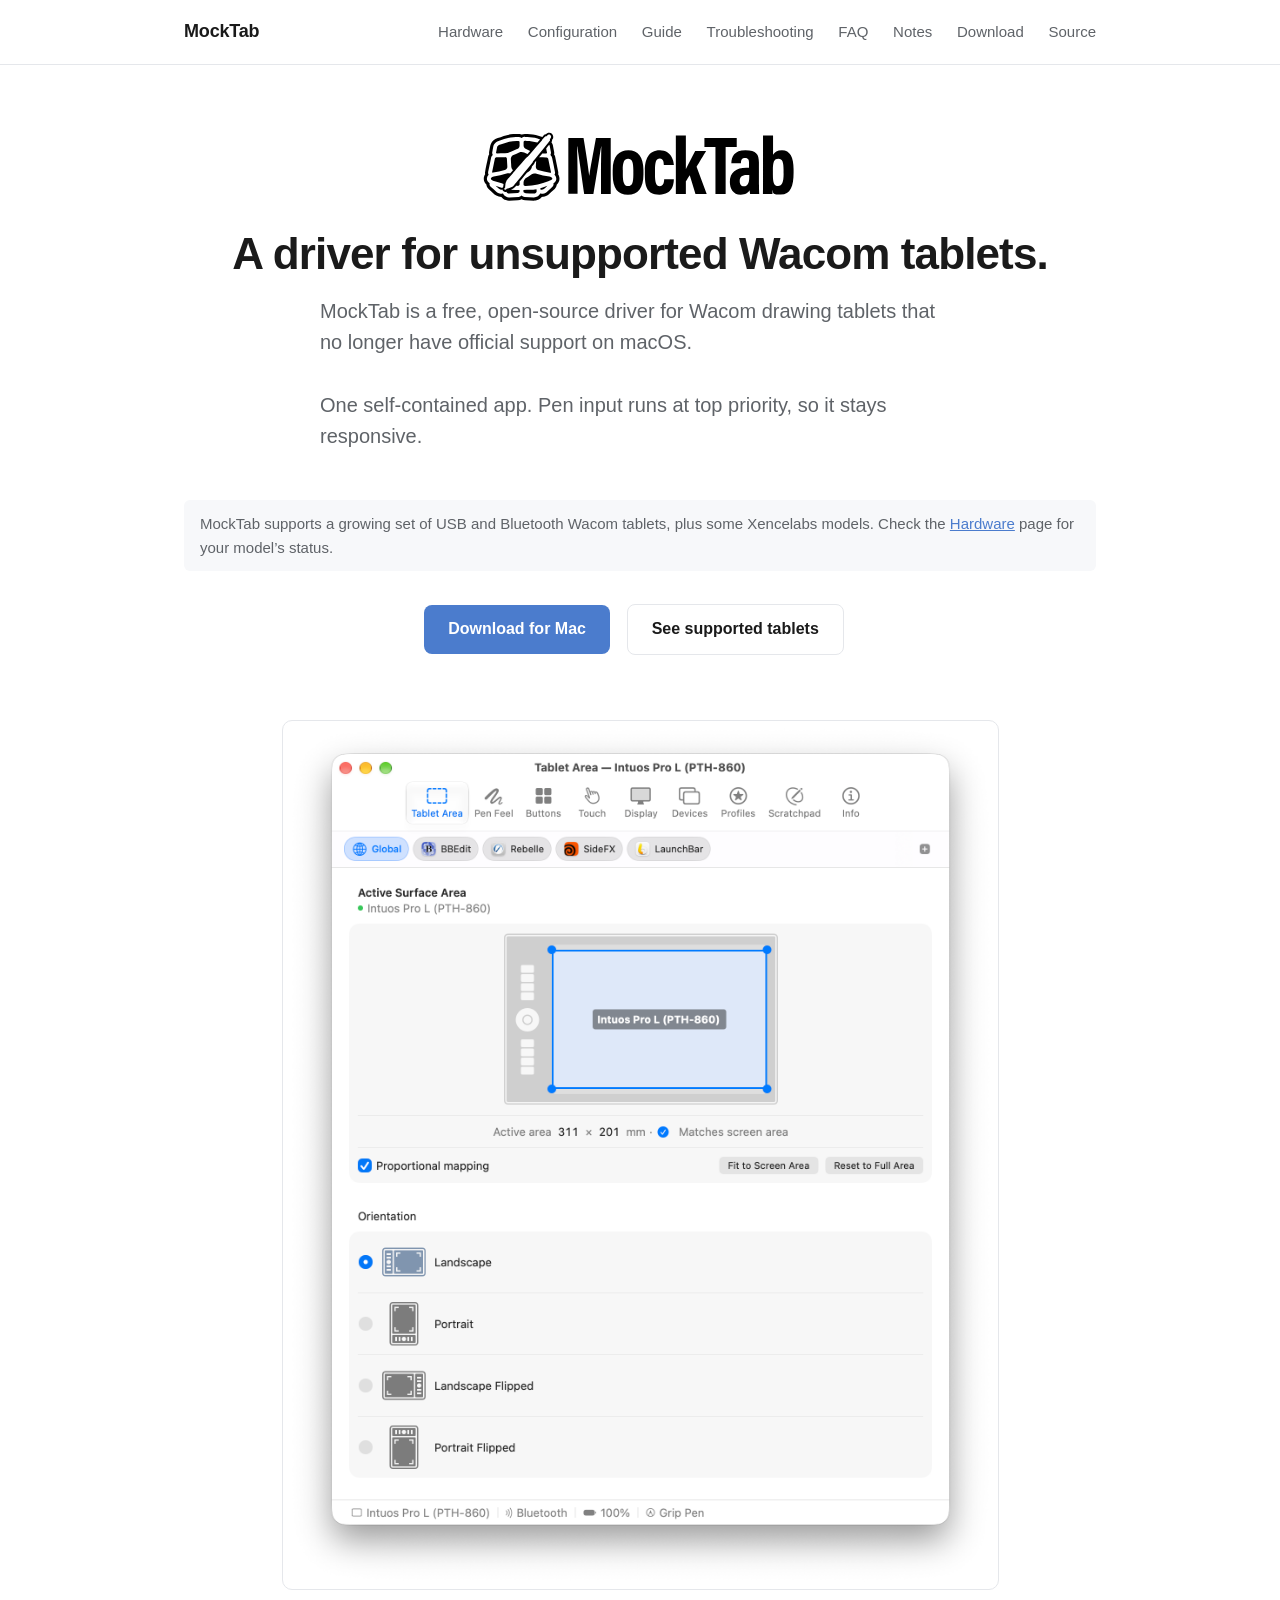
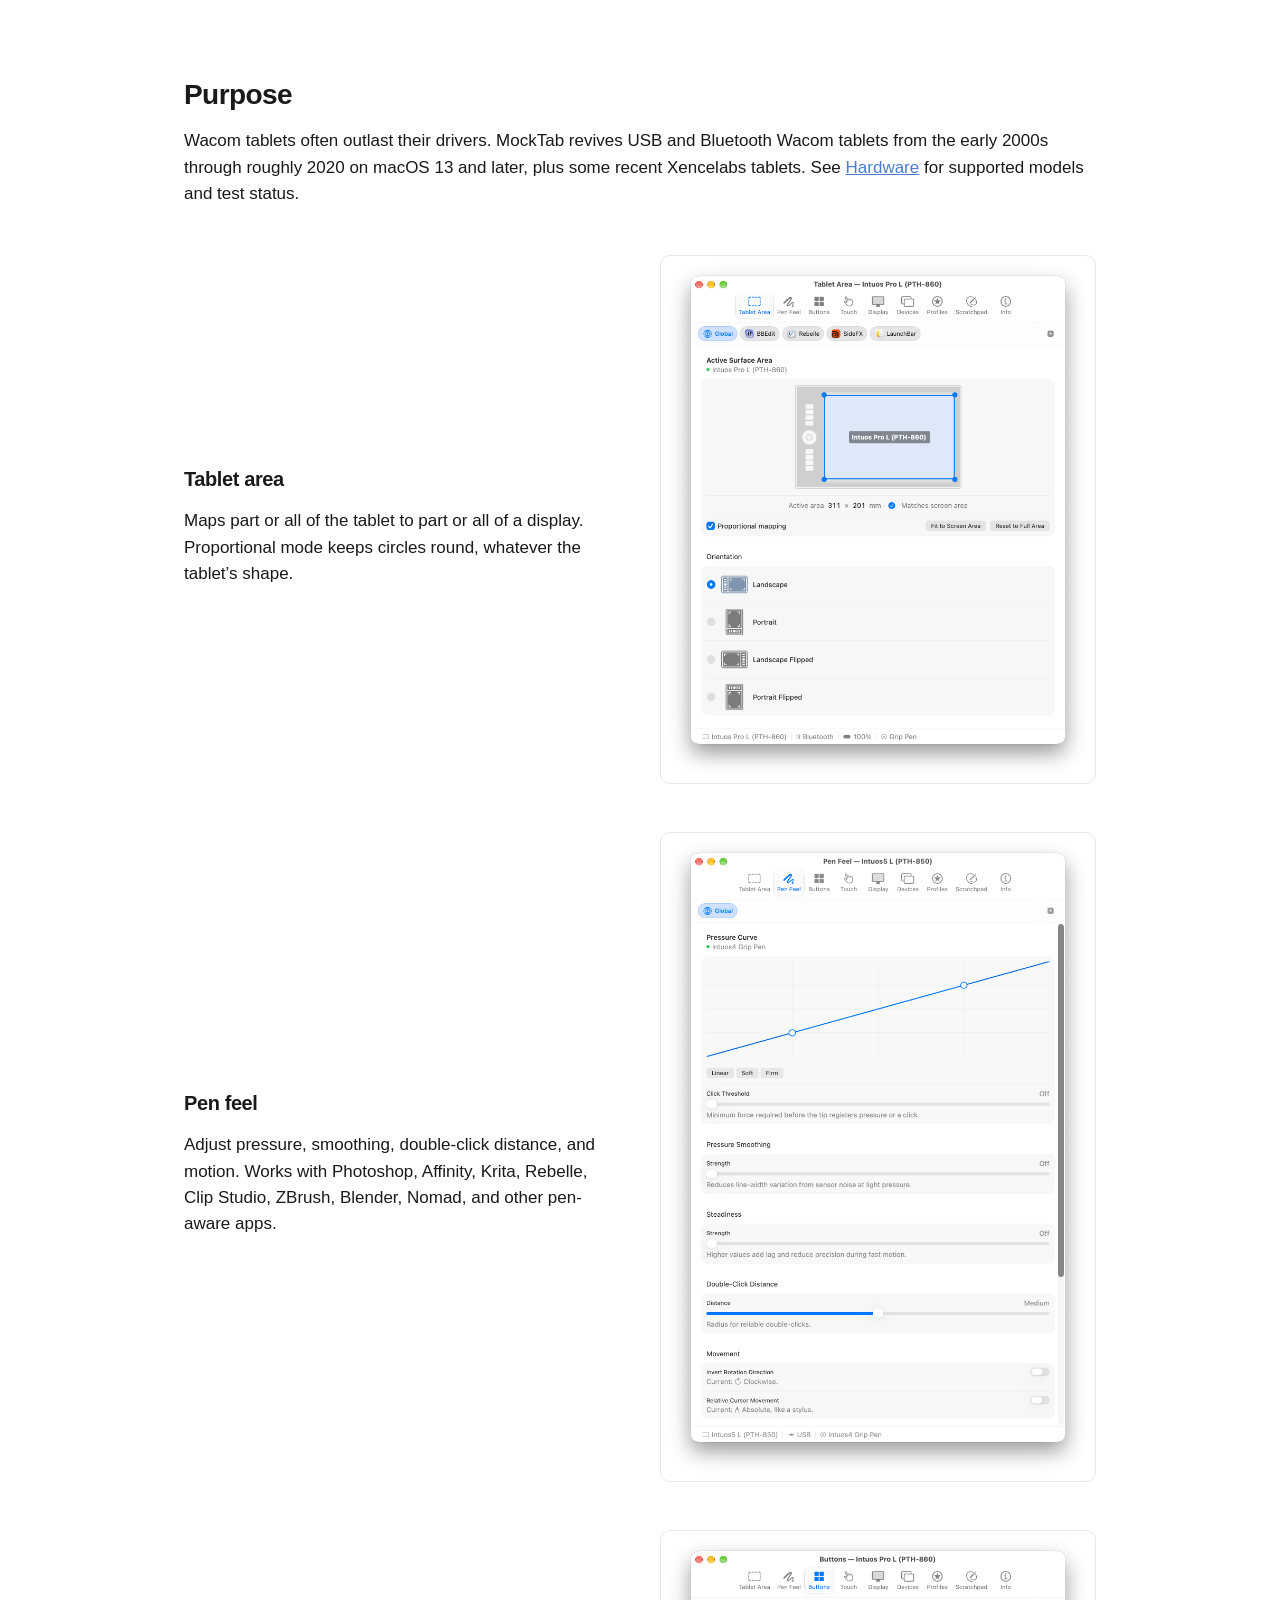
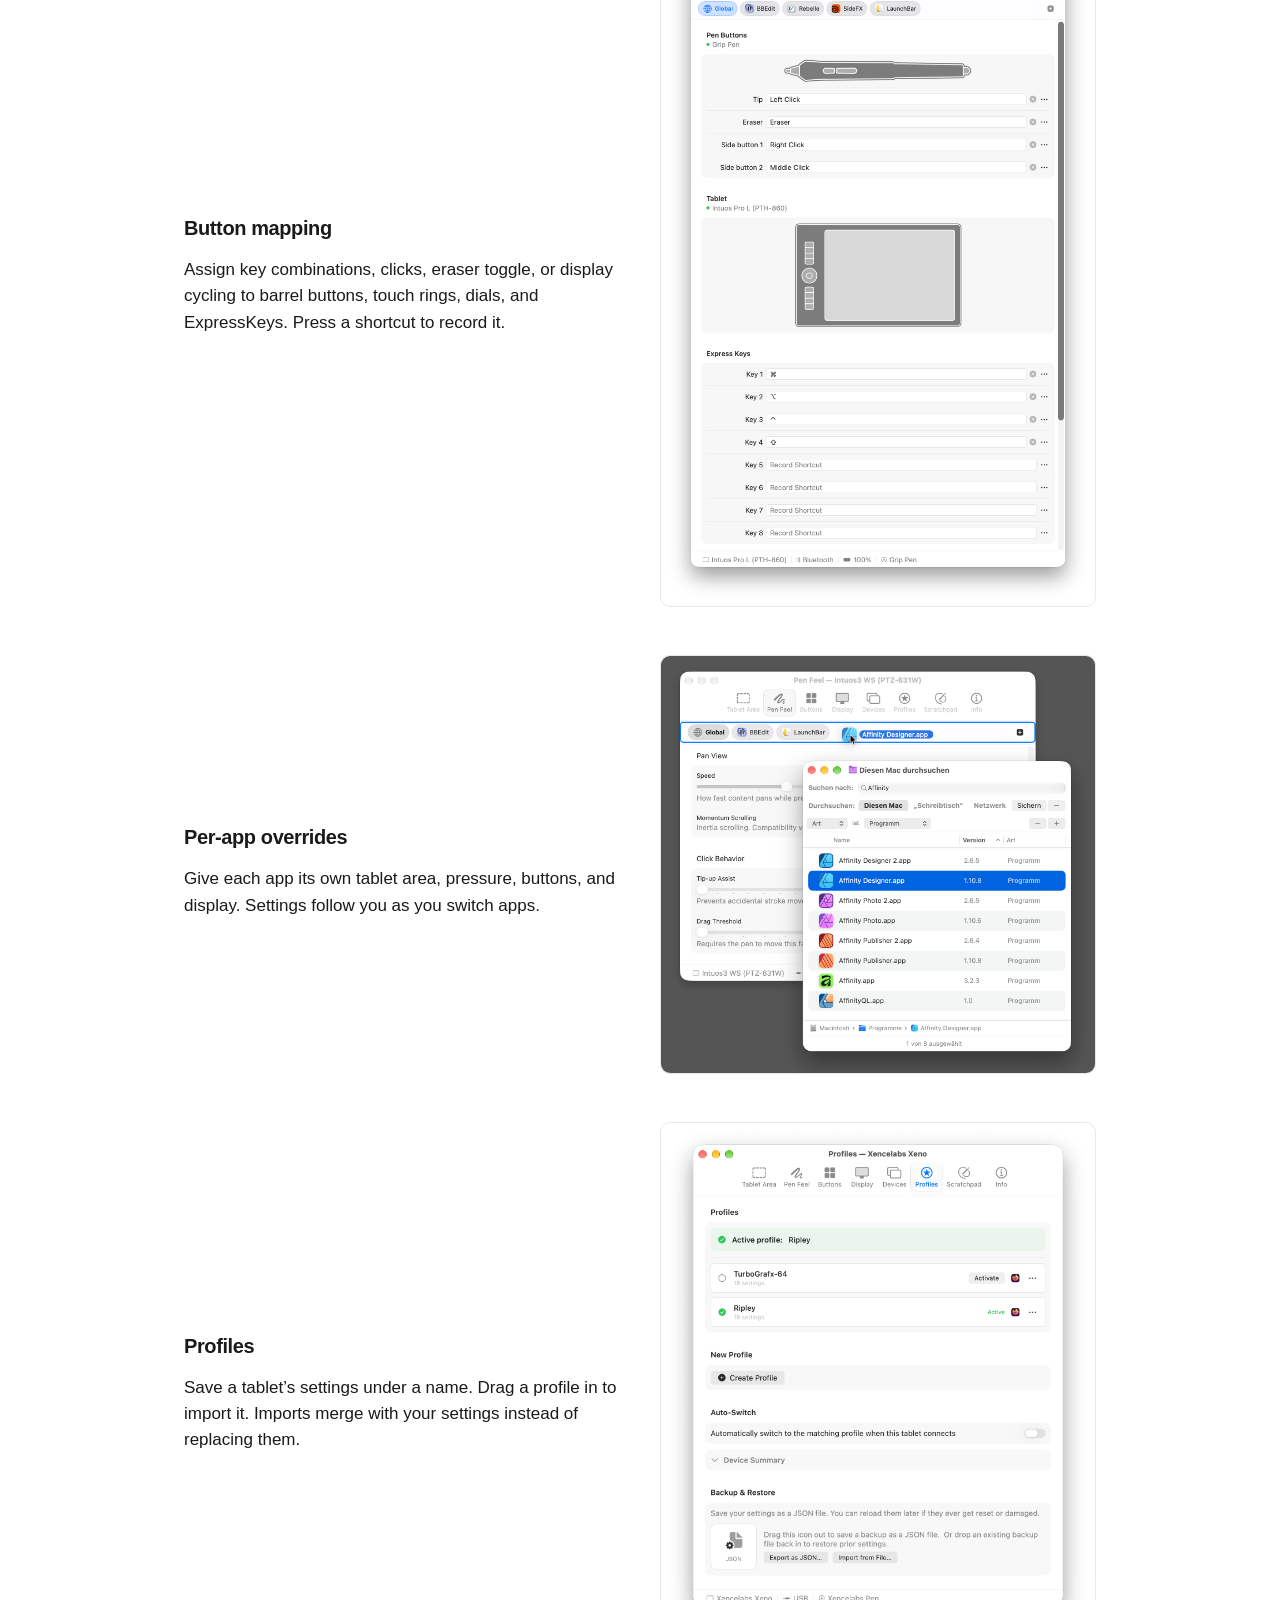
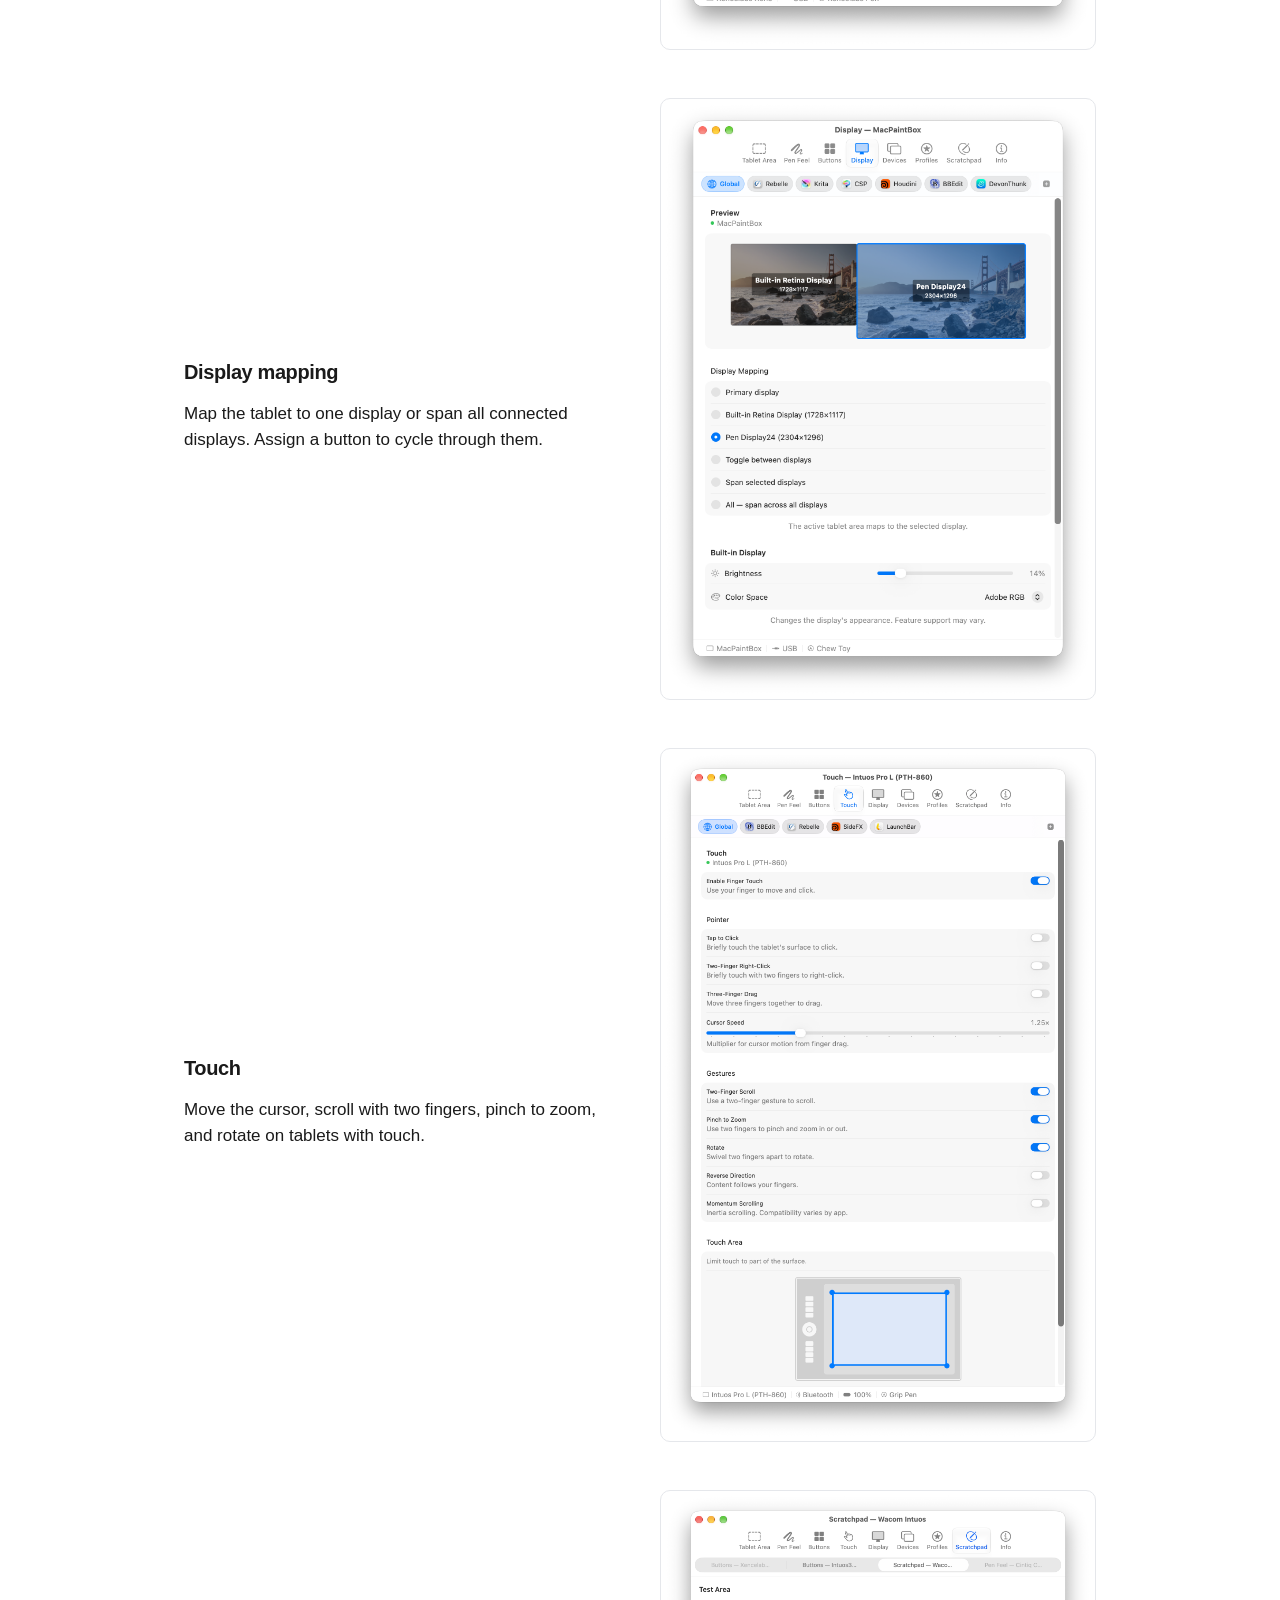
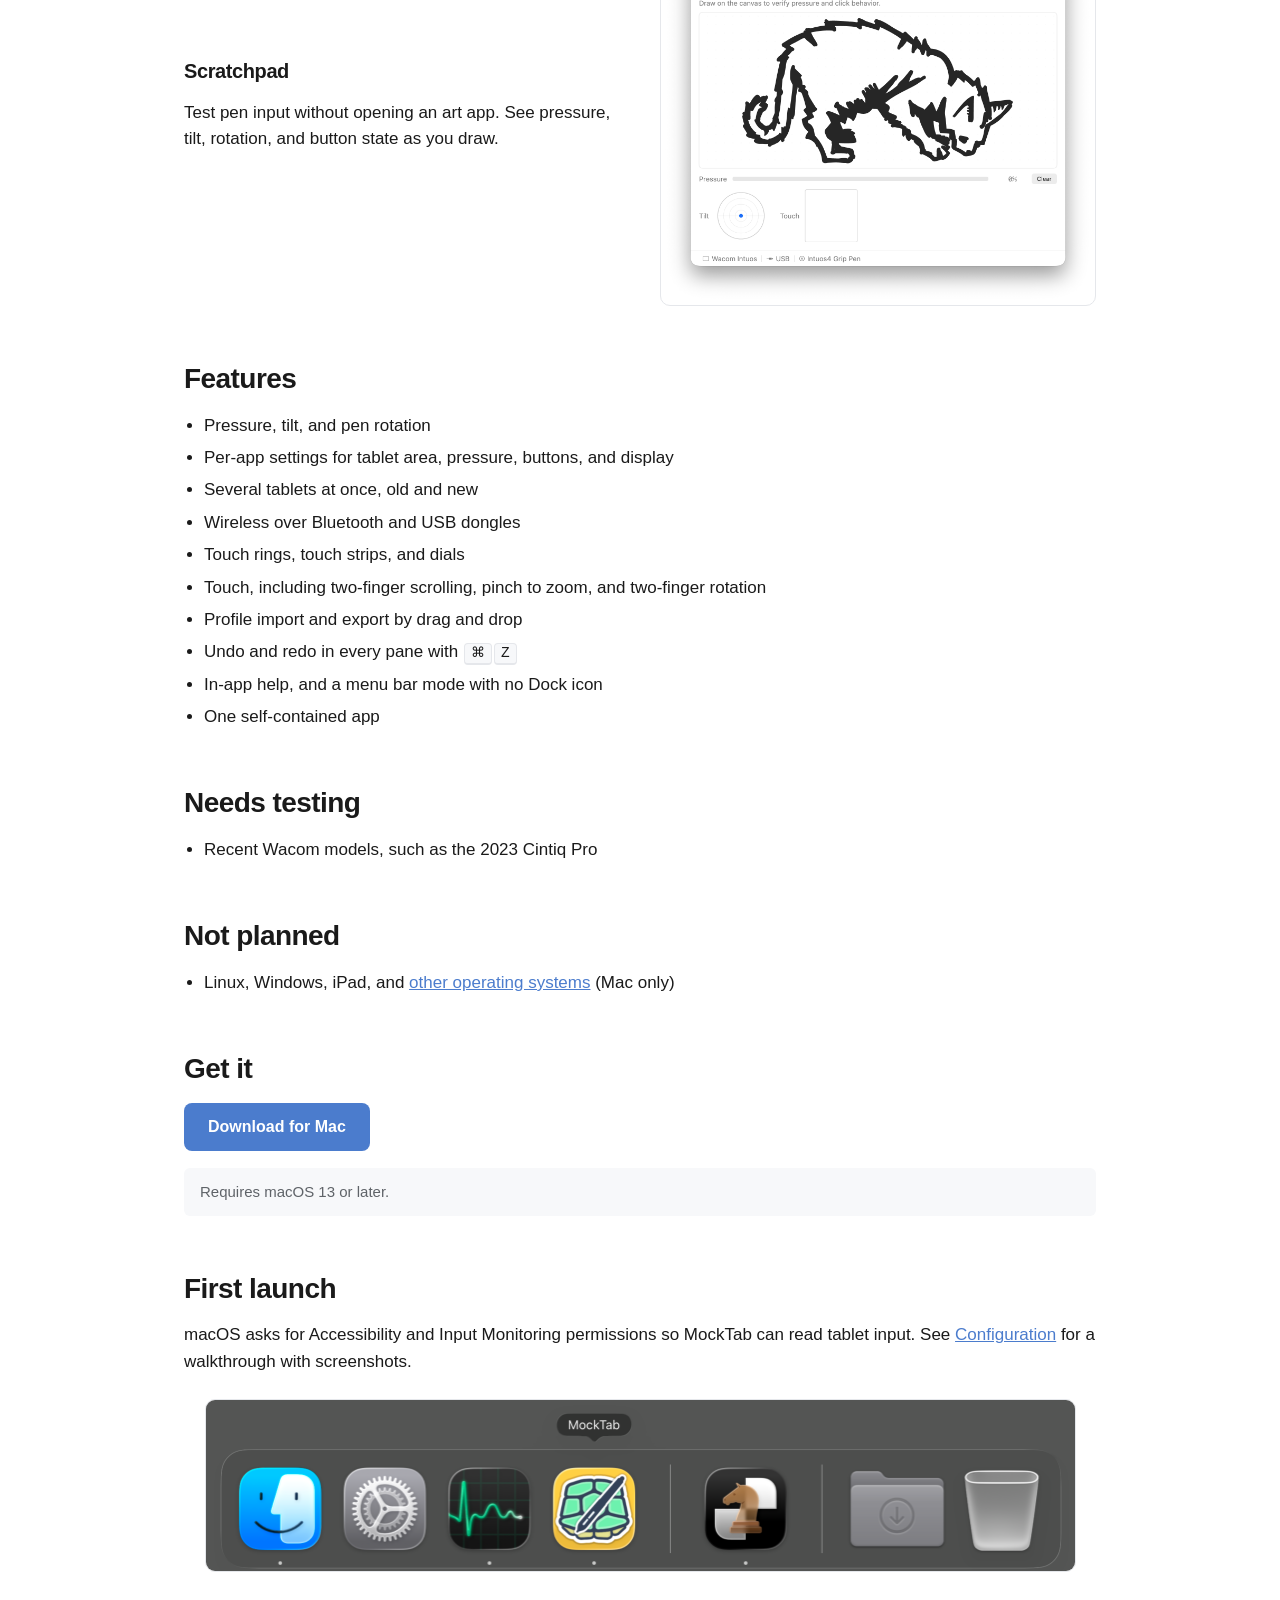
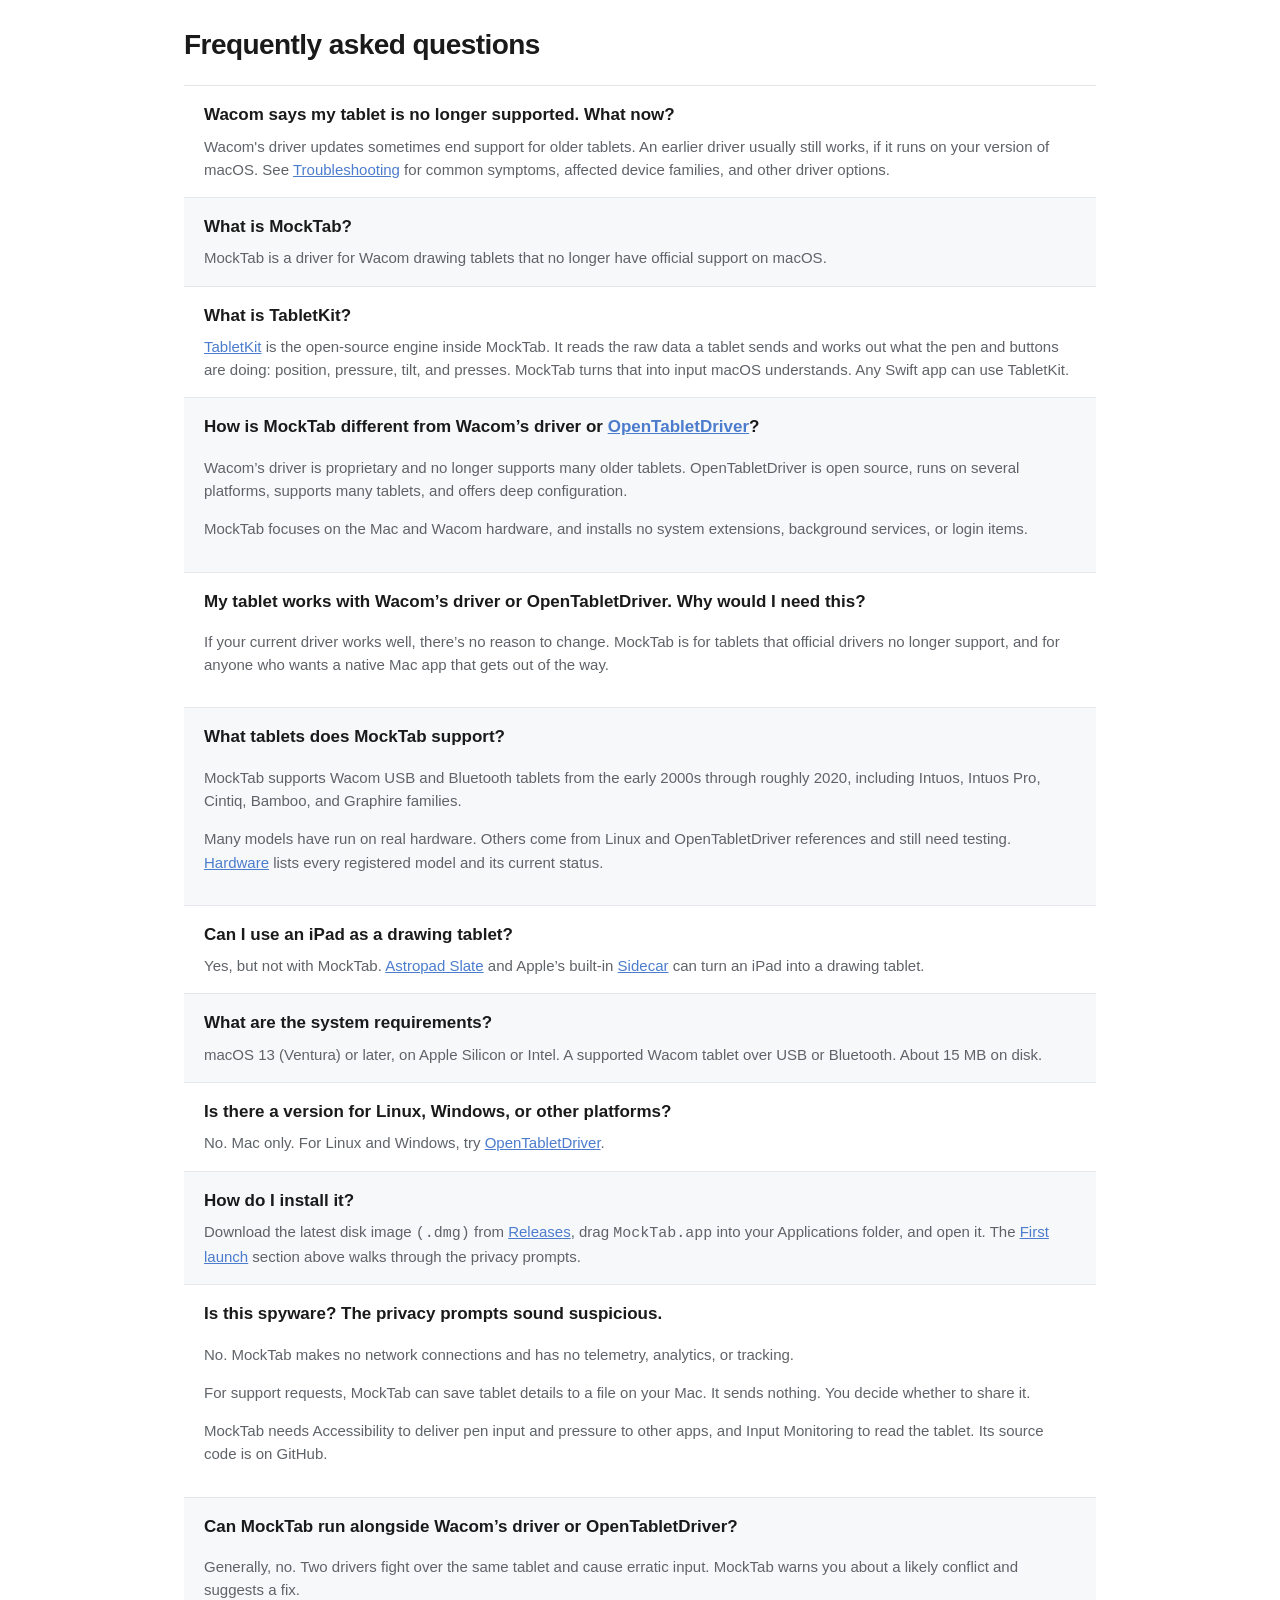
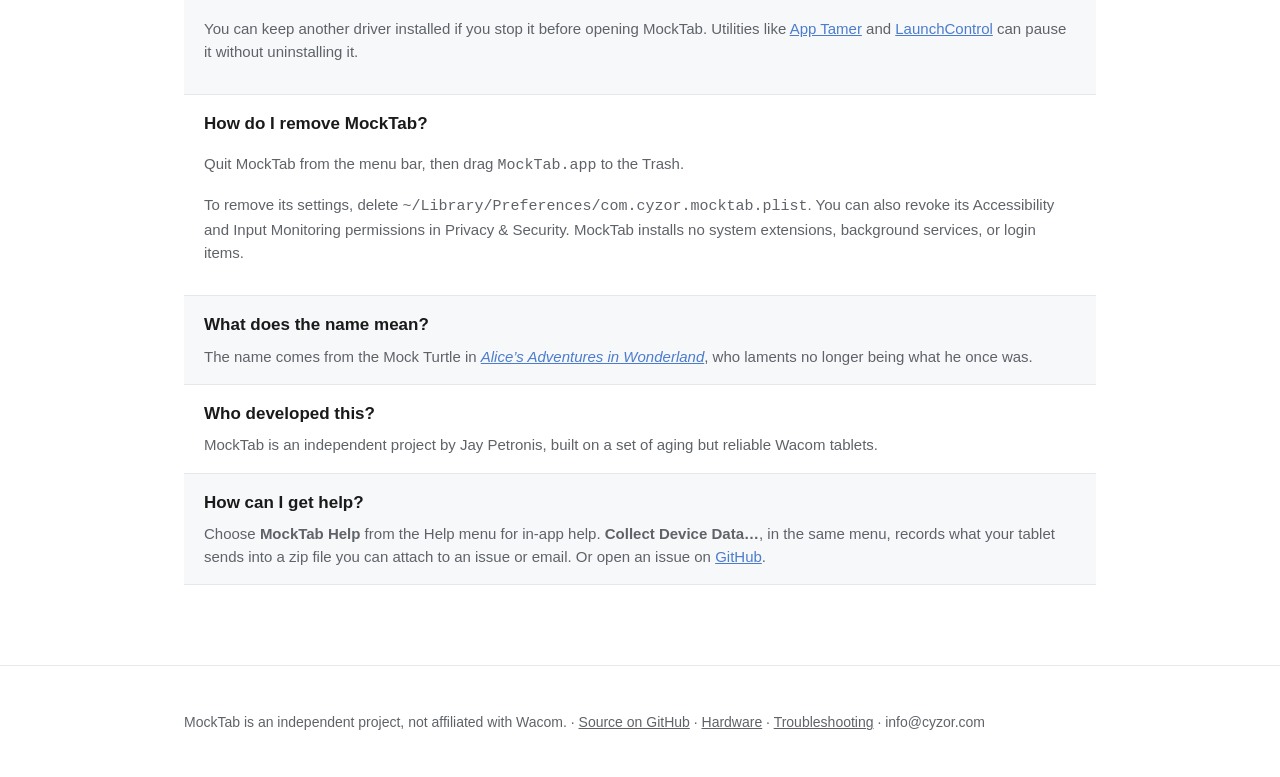
==== index.html @ e67c11ee "Update website images" ====
<!doctype html>
<html lang="en">
    <head>
        <meta charset="utf-8" />
        <meta name="viewport" content="width=device-width, initial-scale=1" />
        <title>MockTab — Mac driver for older Wacom tablets</title>
        <meta
            name="description"
            content="Free Mac driver for unsupported Wacom tablets — Intuos, Intuos Pro, Cintiq, and Bamboo — plus the Xencelabs Pen Display bundle. An alternative to Wacom's driver for hardware removed from official support."
        />
        <link rel="stylesheet" href="css/style.css" />
        <link rel="canonical" href="https://mocktab.org/" />
        <meta
            property="og:title"
            content="MockTab — Mac driver for older Wacom tablets"
        />
        <meta
            property="og:description"
            content="A Mac driver for Wacom tablets that no longer have official support."
        />
        <meta property="og:type" content="website" />
        <meta property="og:url" content="https://mocktab.org/" />
        <!-- Favicon -->
        <link
            rel="icon"
            type="image/svg+xml"
            href="/images/favicon/favicon-light.svg"
            media="(prefers-color-scheme: light)"
        />
        <link
            rel="icon"
            type="image/svg+xml"
            href="/images/favicon/favicon-dark.svg"
            media="(prefers-color-scheme: dark)"
        />
        <link
            rel="mask-icon"
            href="/images/favicon/safari-pinned-tab.svg"
            color="#00696f"
        />
        <script type="application/ld+json">
{
    "@context": "https://schema.org",
    "@type": "FAQPage",
    "mainEntity": [
        {
            "@type": "Question",
            "name": "Wacom says my tablet is no longer supported. What now?",
            "acceptedAnswer": {
                "@type": "Answer",
                "text": "Wacom's driver updates sometimes end support for older tablets. An earlier driver usually still works, if it runs on your version of macOS. See Troubleshooting for common symptoms, affected device families, and other driver options."
            }
        },
        {
            "@type": "Question",
            "name": "What is MockTab?",
            "acceptedAnswer": {
                "@type": "Answer",
                "text": "MockTab is a driver for Wacom drawing tablets that no longer have official support on macOS."
            }
        },
        {
            "@type": "Question",
            "name": "What is TabletKit?",
            "acceptedAnswer": {
                "@type": "Answer",
                "text": "TabletKit is the open-source engine inside MockTab. It reads the raw data a tablet sends and works out what the pen and buttons are doing: position, pressure, tilt, and presses. MockTab turns that into input macOS understands. Any Swift app can use TabletKit."
            }
        },
        {
            "@type": "Question",
            "name": "How is MockTab different from Wacom's driver or OpenTabletDriver?",
            "acceptedAnswer": {
                "@type": "Answer",
                "text": "Wacom\u2019s driver is proprietary and no longer supports many older tablets. OpenTabletDriver is open source, runs on several platforms, supports many tablets, and offers deep configuration. MockTab focuses on the Mac and Wacom hardware, and installs no system extensions, background services, or login items."
            }
        },
        {
            "@type": "Question",
            "name": "My tablet works with Wacom's driver or OpenTabletDriver. Why would I need this?",
            "acceptedAnswer": {
                "@type": "Answer",
                "text": "If your current driver works well, there's no reason to change. MockTab is for tablets that official drivers no longer support, and for anyone who wants a native Mac app that gets out of the way."
            }
        },
        {
            "@type": "Question",
            "name": "What tablets does MockTab support?",
            "acceptedAnswer": {
                "@type": "Answer",
                "text": "MockTab supports Wacom USB and Bluetooth tablets from the early 2000s through roughly 2020, including Intuos, Intuos Pro, Cintiq, Bamboo, and Graphire families. Many models have run on real hardware. Others come from Linux and OpenTabletDriver references and still need testing. Hardware lists every registered model and its current status."
            }
        },
        {
            "@type": "Question",
            "name": "Can I use an iPad as a drawing tablet?",
            "acceptedAnswer": {
                "@type": "Answer",
                "text": "Yes, but not with MockTab. Astropad Slate and Apple's built-in Sidecar can turn an iPad into a drawing tablet."
            }
        },
        {
            "@type": "Question",
            "name": "What are the system requirements?",
            "acceptedAnswer": {
                "@type": "Answer",
                "text": "macOS 13 (Ventura) or later, on Apple Silicon or Intel. A supported Wacom tablet over USB or Bluetooth. About 15 MB on disk."
            }
        },
        {
            "@type": "Question",
            "name": "Is there a version for Linux, Windows, or other platforms?",
            "acceptedAnswer": {
                "@type": "Answer",
                "text": "No. Mac only. For Linux and Windows, try OpenTabletDriver."
            }
        },
        {
            "@type": "Question",
            "name": "How do I install it?",
            "acceptedAnswer": {
                "@type": "Answer",
                "text": "Download the latest disk image (.dmg) from Releases, drag MockTab.app into your Applications folder, and open it. The First launch section above walks through the privacy prompts."
            }
        },
        {
            "@type": "Question",
            "name": "Is this spyware? The privacy prompts sound suspicious.",
            "acceptedAnswer": {
                "@type": "Answer",
                "text": "No. MockTab makes no network connections and has no telemetry, analytics, or tracking. For support requests, MockTab can save tablet details to a file on your Mac. It sends nothing. You decide whether to share it. MockTab needs Accessibility to deliver pen input and pressure to other apps, and Input Monitoring to read the tablet. Its source code is on GitHub."
            }
        },
        {
            "@type": "Question",
            "name": "Can MockTab run alongside Wacom's driver or OpenTabletDriver?",
            "acceptedAnswer": {
                "@type": "Answer",
                "text": "Generally, no. Two drivers fight over the same tablet and cause erratic input. MockTab warns you about a likely conflict and suggests a fix. You can keep another driver installed if you stop it before opening MockTab. Utilities like App Tamer and LaunchControl can pause it without uninstalling it."
            }
        },
        {
            "@type": "Question",
            "name": "How do I remove MockTab?",
            "acceptedAnswer": {
                "@type": "Answer",
                "text": "Quit MockTab from the menu bar, then drag MockTab.app to the Trash. To remove its settings, delete ~/Library/Preferences/com.cyzor.mocktab.plist. You can also revoke its Accessibility and Input Monitoring permissions in Privacy & Security. MockTab installs no system extensions, background services, or login items."
            }
        },
        {
            "@type": "Question",
            "name": "What does the name mean?",
            "acceptedAnswer": {
                "@type": "Answer",
                "text": "The name comes from the Mock Turtle in Alice's Adventures in Wonderland, who laments no longer being what he once was."
            }
        },
        {
            "@type": "Question",
            "name": "Who developed this?",
            "acceptedAnswer": {
                "@type": "Answer",
                "text": "MockTab is an independent project by Jay Petronis, built on a set of aging but reliable Wacom tablets."
            }
        },
        {
            "@type": "Question",
            "name": "How can I get help?",
            "acceptedAnswer": {
                "@type": "Answer",
                "text": "Choose MockTab Help from the Help menu for in-app help. Collect Device Data\u2026, in the same menu, records what your tablet sends into a zip file you can attach to an issue or email. Or open an issue on GitHub."
            }
        }
    ]
}
</script>
    </head>

<body>
<a href="#main" class="skip-link">Skip to main content</a> 
<header class="site">
	<div class="wrap">
		<a href="/" class="brand" aria-current="page">MockTab</a> 
		<nav aria-label="Primary">
			<a href="/hardware.html">Hardware</a> <a href="/configuration.html">Configuration</a> <a href="/guide.html">Guide</a> <a href="/troubleshooting.html">Troubleshooting</a> <a href="/#faq">FAQ</a> <a href="/notes/">Notes</a> <a href="https://github.com/Cyzor/tablet-driver/releases">Download</a> <a href="https://github.com/Cyzor/tablet-driver">Source</a> 
		</nav>
	</div>
</header>
<main id="main">
	<section class="hero wrap">
		<img class="hero-logo light" src="images/ui/mocktab-name-light.svg" width="320" height="75" alt="MockTab" /> <img class="hero-logo dark" src="images/ui/mocktab-name-dark.svg" width="320" height="75" alt="MockTab" /> 
		<h1>
			A driver for unsupported Wacom tablets.
		</h1>
		<p class="lede">
			MockTab is a free, open-source driver for Wacom drawing tablets that no longer have official support on macOS. 
		</p>
		<p class="lede">
			One self-contained app. Pen input runs at top priority, so it stays responsive. 
		</p>
		<p class="note">
			MockTab supports a growing set of USB and Bluetooth Wacom tablets, plus some Xencelabs models. Check the <a href="hardware.html">Hardware</a> page for your model’s status. 
		</p>
		<p>
			<a class="cta" href="https://github.com/Cyzor/tablet-driver/releases/">Download for Mac</a> <a class="cta secondary" href="/hardware.html">See supported tablets</a> 
		</p>
		<div class="shot-wrap" style="margin-top: 48px">
			<img class="shot light" src="images/ui/tablet-area-light.png" width="717" height="1165" alt="MockTab tablet area settings" /> <img class="shot dark" src="images/ui/tablet-area-dark.png" width="717" height="1165" alt="MockTab tablet area settings (dark)" /> 
		</div>
	</section>
	<section class="wrap">
		<h2>
			Purpose
		</h2>
		<p>
			Wacom tablets often outlast their drivers. MockTab revives USB and Bluetooth Wacom tablets from the early 2000s through roughly 2020 on macOS 13 and later, plus some recent Xencelabs tablets. See <a href="hardware.html">Hardware</a> for supported models and test status.
		</p>
		<div class="feature">
			<div>
				<h3>
					Tablet area
				</h3>
				<p>
					Maps part or all of the tablet to part or all of a display. Proportional mode keeps circles round, whatever the tablet’s shape. 
				</p>
			</div>
			<div>
				<img class="shot light" src="images/ui/tablet-area-light.png" width="717" height="1165" alt="MockTab tablet area editor" /> <img class="shot dark" src="images/ui/tablet-area-dark.png" width="717" height="1165" alt="MockTab tablet area editor (dark theme)" /> 
			</div>
		</div>
		<div class="feature">
			<div>
				<h3>
					Pen feel
				</h3>
				<p>
					Adjust pressure, smoothing, double-click distance, and motion. Works with Photoshop, Affinity, Krita, Rebelle, Clip Studio, ZBrush, Blender, Nomad, and other pen-aware apps. 
				</p>
			</div>
			<div>
				<img class="shot light" src="images/ui/pen-feel-light.png" width="717" height="1243" alt="Pressure curve editor showing a two-point B&eacute;zier curve and Linear, Soft, Firm presets" /> <img class="shot dark" src="images/ui/pen-feel-dark.png" width="717" height="1243" alt="Pressure curve editor showing a two-point B&eacute;zier curve and Linear, Soft, Firm presets (dark theme)" /> 
			</div>
		</div>
		<div class="feature">
			<div>
				<h3>
					Button mapping
				</h3>
				<p>
					Assign key combinations, clicks, eraser toggle, or display cycling to barrel buttons, touch rings, dials, and ExpressKeys. Press a shortcut to record it.
				</p>
			</div>
			<div>
				<img class="shot light" src="images/ui/buttons-light.png" width="717" height="1243" alt="Button mapping panel for barrel buttons, touch ring, and ExpressKeys" /> <img class="shot dark" src="images/ui/buttons-dark.png" width="717" height="1243" alt="Button mapping panel for barrel buttons, touch ring, and ExpressKeys (dark theme)" /> 
			</div>
		</div>
		<div class="feature">
			<div>
				<h3>
					Per-app overrides
				</h3>
				<p>
					Give each app its own tablet area, pressure, buttons, and display. Settings follow you as you switch apps. 
				</p>
			</div>
			<div>
				<img class="shot light" src="images/ui/add-app-light.png" width="609" height="662" alt="Adding a per-app override by drag and drop or drop-down menu" /> <img class="shot dark" src="images/ui/add-app-dark.png" width="609" height="664" alt="Adding a per-app override by drag and drop or drop-down menu (dark theme)" /> 
			</div>
		</div>
		<div class="feature">
			<div>
				<h3>
					Profiles
				</h3>
				<p>
					Save a tablet’s settings under a name. Drag a profile in to import it. Imports merge with your settings instead of replacing them. 
				</p>
			</div>
			<div>
				<img class="shot light" src="images/ui/profiles-light.png" width="717" height="862" alt="MockTab Profiles pane" /> <img class="shot dark" src="images/ui/profiles-dark.png" width="717" height="862" alt="MockTab Profiles pane (dark theme)" /> 
			</div>
		</div>
		<div class="feature">
			<div>
				<h3>
					Display mapping
				</h3>
				<p>
					Map the tablet to one display or span all connected displays. Assign a button to cycle through them. 
				</p>
			</div>
			<div>
				<img class="shot light" src="images/ui/displays-light.png" width="717" height="996" alt="Display mapping panel routing the tablet to a chosen monitor" /> <img class="shot dark" src="images/ui/displays-dark.png" width="717" height="996" alt="Display mapping panel routing the tablet to a chosen monitor (dark theme)" /> 
			</div>
		</div>
		<div class="feature">
			<div>
				<h3>
					Touch
				</h3>
				<p>
					Move the cursor, scroll with two fingers, pinch to zoom, and rotate on tablets with touch. 
				</p>
			</div>
			<div>
				<img class="shot light" src="images/ui/touch-light.png" width="717" height="996" alt="Touch settings panel" /> <img class="shot dark" src="images/ui/touch-dark.png" width="717" height="996" alt="Touch settings panel (dark theme)" /> 
			</div>
		</div>
		<div class="feature">
			<div>
				<h3>
					Scratchpad
				</h3>
				<p>
					Test pen input without opening an art app. See pressure, tilt, rotation, and button state as you draw. 
				</p>
			</div>
			<div>
				<img class="shot light" src="images/ui/scratchpad-light.png" width="717" height="692" alt="Live scratchpad showing pressure and tilt visualization" /> <img class="shot dark" src="images/ui/scratchpad-dark.png" width="717" height="692" alt="Live scratchpad showing pressure and tilt visualization (dark theme)" /> 
			</div>
		</div>
		<h2>
			Features
		</h2>
		<ul class="bullets">
			<li>Pressure, tilt, and pen rotation</li>
			<li>Per-app settings for tablet area, pressure, buttons, and display</li>
			<li>Several tablets at once, old and new</li>
			<li>Wireless over Bluetooth and USB dongles</li>
			<li>Touch rings, touch strips, and dials</li>
			<li>Touch, including two-finger scrolling, pinch to zoom, and two-finger rotation</li>
			<li>Profile import and export by drag and drop</li>
			<li>Undo and redo in every pane with <kbd>⌘</kbd><kbd>Z</kbd></li>
			<li>In-app help, and a menu bar mode with no Dock icon</li>
			<li>One self-contained app</li>
		</ul>
		<h2>
			Needs testing
		</h2>
		<ul class="bullets">
			<li> Recent Wacom models, such as the 2023 Cintiq Pro </li>
		</ul>
		<h2>
			Not planned
		</h2>
		<ul class="bullets">
			<li> Linux, Windows, iPad, and <a href="https://www.haiku-os.org/">other operating systems</a> (Mac only) </li>
		</ul>
		<h2>
			Get it
		</h2>
		<p>
			<a class="cta" href="https://github.com/Cyzor/tablet-driver/releases">Download for Mac</a> 
		</p>
		<p class="note">
			Requires macOS 13 or later.
		</p>
		<section id="first-launch">
			<h2>
				First launch
			</h2>
			<p>
				macOS asks for Accessibility and Input Monitoring permissions so MockTab can read tablet input. See <a href="configuration.html">Configuration</a> for a walkthrough with screenshots.
			</p>
		</section>
		<div class="shot-wrap">
			<img class="shot" src="images/ui/macos-dock.png" width="871" height="171" alt="macOS Dock showing running applications" /> 
		</div>
		<h2 id="faq">
			Frequently asked questions
		</h2>
		<div class="faq">
			<div class="faq-item">
				<p class="faq-q">
					Wacom says my tablet is no longer supported. What now?
				</p>
				<p class="faq-a">
					Wacom's driver updates sometimes end support for older tablets. An earlier driver usually still works, if it runs on your version of macOS. See <a href="troubleshooting.html">Troubleshooting</a> for common symptoms, affected device families, and other driver options. 
				</p>
			</div>
			<div class="faq-item">
				<p class="faq-q">
					What is MockTab?
				</p>
				<p class="faq-a">
					MockTab is a driver for Wacom drawing tablets that no longer have official support on macOS. 
				</p>
			</div>
			<div class="faq-item">
				<p class="faq-q">
					What is TabletKit?
				</p>
				<p class="faq-a">
					<a href="https://github.com/Cyzor/TabletKit">TabletKit</a> is the open-source engine inside MockTab. It reads the raw data a tablet sends and works out what the pen and buttons are doing: position, pressure, tilt, and presses. MockTab turns that into input macOS understands. Any Swift app can use TabletKit.
				</p>
			</div>
			<div class="faq-item">
				<p class="faq-q">
					How is MockTab different from Wacom’s driver or <a href="https://opentabletdriver.net/">OpenTabletDriver</a>? 
				</p>
				<div class="faq-a">
					<p>
						Wacom’s driver is proprietary and no longer supports many older tablets. OpenTabletDriver is open source, runs on several platforms, supports many tablets, and offers deep configuration.
					</p>
					<p>
						MockTab focuses on the Mac and Wacom hardware, and installs no system extensions, background services, or login items.
					</p>
				</div>
			</div>
			<div class="faq-item">
				<p class="faq-q">
					My tablet works with Wacom’s driver or OpenTabletDriver. Why would I need this? 
				</p>
				<div class="faq-a">
					<p>
						If your current driver works well, there’s no reason to change. MockTab is for tablets that official drivers no longer support, and for anyone who wants a native Mac app that gets out of the way.
					</p>
				</div>
			</div>
			<div class="faq-item">
				<p class="faq-q">
					What tablets does MockTab support?
				</p>
				<div class="faq-a">
					<p>
						MockTab supports Wacom USB and Bluetooth tablets from the early 2000s through roughly 2020, including Intuos, Intuos Pro, Cintiq, Bamboo, and Graphire families.
					</p>
					<p>
						Many models have run on real hardware. Others come from Linux and OpenTabletDriver references and still need testing. <a href="hardware.html">Hardware</a> lists every registered model and its current status.
					</p>
				</div>
			</div>
			<div class="faq-item">
				<p class="faq-q">
					Can I use an iPad as a drawing tablet? 
				</p>
				<p class="faq-a">
					Yes, but not with MockTab. <a href="https://astropad.com">Astropad Slate</a> and Apple’s built-in <a href="https://support.apple.com/en-us/102597">Sidecar</a> can turn an iPad into a drawing tablet. 
				</p>
			</div>
			<div class="faq-item">
				<p class="faq-q">
					What are the system requirements?
				</p>
				<p class="faq-a">
					macOS 13 (Ventura) or later, on Apple Silicon or Intel. A supported Wacom tablet over USB or Bluetooth. About 15 MB on disk. 
				</p>
			</div>
			<div class="faq-item">
				<p class="faq-q">
					Is there a version for Linux, Windows, or other platforms? 
				</p>
				<p class="faq-a">
					No. Mac only. For Linux and Windows, try <a href="https://opentabletdriver.net">OpenTabletDriver</a>. 
				</p>
			</div>
			<div class="faq-item">
				<p class="faq-q">
					How do I install it?
				</p>
				<p class="faq-a">
					Download the latest disk image <code>(.dmg)</code> from <a href="https://github.com/Cyzor/tablet-driver/releases">Releases</a>, drag <code>MockTab.app</code> into your Applications folder, and open it. The <a href="#first-launch">First launch</a> section above walks through the privacy prompts. 
				</p>
			</div>
			<div class="faq-item">
				<p class="faq-q">
					Is this spyware? The privacy prompts sound suspicious. 
				</p>
				<div class="faq-a">
					<p>
						No. MockTab makes no network connections and has no telemetry, analytics, or tracking.
					</p>
					<p>
						For support requests, MockTab can save tablet details to a file on your Mac. It sends nothing. You decide whether to share it.
					</p>
					<p>
						MockTab needs Accessibility to deliver pen input and pressure to other apps, and Input Monitoring to read the tablet. Its source code is on GitHub.
					</p>
				</div>
			</div>
			<div class="faq-item">
				<p class="faq-q">
					Can MockTab run alongside Wacom’s driver or OpenTabletDriver? 
				</p>
				<div class="faq-a">
					<p>
						Generally, no. Two drivers fight over the same tablet and cause erratic input. MockTab warns you about a likely conflict and suggests a fix.
					</p>
					<p>
						You can keep another driver installed if you stop it before opening MockTab. Utilities like <a href="https://www.stclairsoft.com/AppTamer/">App Tamer</a> and <a href="https://www.soma-zone.com/LaunchControl/">LaunchControl</a> can pause it without uninstalling it.
					</p>
				</div>
			</div>
			<div class="faq-item">
				<p class="faq-q">
					How do I remove MockTab?
				</p>
				<div class="faq-a">
					<p>
						Quit MockTab from the menu bar, then drag <code>MockTab.app</code> to the Trash.
					</p>
					<p>
						To remove its settings, delete <code>~/Library/Preferences/com.cyzor.mocktab.plist</code>. You can also revoke its Accessibility and Input Monitoring permissions in Privacy & Security. MockTab installs no system extensions, background services, or login items.
					</p>
				</div>
			</div>
			<div class="faq-item">
				<p class="faq-q">
					What does the name mean?
				</p>
				<p class="faq-a">
					The name comes from the Mock Turtle in <em><a href="https://en.wikipedia.org/wiki/Mock_Turtle">Alice’s Adventures in Wonderland</a></em>, who laments no longer being what he once was. 
				</p>
			</div>
			<div class="faq-item">
				<p class="faq-q">
					Who developed this?
				</p>
				<p class="faq-a">
					MockTab is an independent project by Jay Petronis, built on a set of aging but reliable Wacom tablets. 
				</p>
			</div>
			<div class="faq-item">
				<p class="faq-q">
					How can I get help?
				</p>
				<p class="faq-a">
					Choose <strong>MockTab Help</strong> from the Help menu for in-app help. <strong>Collect Device Data…</strong>, in the same menu, records what your tablet sends into a zip file you can attach to an issue or email. Or open an issue on <a href="https://github.com/Cyzor/tablet-driver/issues">GitHub</a>. 
				</p>
			</div>
		</div>
	</section>
</main>
<footer class="site">
	<div class="wrap">
		<p>
			MockTab is an independent project, not affiliated with Wacom. &middot; <a href="https://github.com/Cyzor/tablet-driver">Source on GitHub</a> &middot; <a href="/hardware.html">Hardware</a> &middot; <a href="/troubleshooting.html">Troubleshooting</a> &middot; <span style="unicode-bidi: bidi-override; direction: rtl">moc.rozyc@ofni</span> 
		</p>
	</div>
</footer>
</body>
</html>
---- css/style.css ----
:root {
    --bg: #ffffff;
    --fg: #1a1a1a;
    --muted: #5f6368;
    --accent: #4b7ccd;
    --accent-hover: #084bcc;
    --border: #e5e7eb;
    --card: #f7f8fa;
    --max: 960px;
}

@media (prefers-color-scheme: dark) {
    :root {
        --bg: #15171a;
        --fg: #ececec;
        --muted: #9aa0a6;
        --accent: #6ea8ff;
        --accent-hover: #9ec0ff;
        --border: #2a2d31;
        --card: #1c1f23;
    }
}

* {
    box-sizing: border-box;
}

html {
    -webkit-text-size-adjust: 100%;
}

:focus-visible {
    outline: 2px solid var(--accent);
    outline-offset: 2px;
    border-radius: 2px;
}

.visually-hidden {
    position: absolute;
    width: 1px;
    height: 1px;
    padding: 0;
    margin: -1px;
    overflow: hidden;
    clip: rect(0, 0, 0, 0);
    white-space: nowrap;
    border: 0;
}

.skip-link {
    position: absolute;
    top: 0;
    left: 0;
    background: var(--accent);
    color: #fff;
    padding: 8px 16px;
    text-decoration: none;
    font-weight: 600;
    border-radius: 0 0 6px 0;
    transform: translateY(-100%);
    z-index: 100;
}

.skip-link:focus {
    transform: translateY(0);
    color: #fff;
}

@media (prefers-reduced-motion: reduce) {
    *,
    *::before,
    *::after {
        animation-duration: 0.01ms !important;
        animation-iteration-count: 1 !important;
        transition-duration: 0.01ms !important;
        scroll-behavior: auto !important;
    }
}

body {
    margin: 0;
    font-family:
        -apple-system, BlinkMacSystemFont, "SF Pro Text", "Helvetica Neue",
        sans-serif;
    font-size: 17px;
    line-height: 1.55;
    color: var(--fg);
    background: var(--bg);
    -webkit-font-smoothing: antialiased;
}

.wrap {
    max-width: var(--max);
    margin: 0 auto;
    padding: 0 clamp(20px, 5vw, 24px);
}

header.site {
    border-bottom: 1px solid var(--border);
    padding: 18px 0;
}

header.site .wrap {
    display: flex;
    align-items: center;
    justify-content: space-between;
    gap: 24px;
}

header.site a.brand {
    font-weight: 600;
    font-size: 18px;
    color: var(--fg);
    text-decoration: none;
    letter-spacing: -0.01em;
}

header.site nav a {
    color: var(--muted);
    text-decoration: none;
    margin-left: 20px;
    font-size: 15px;
}

header.site nav a:hover {
    color: var(--fg);
}
header.site nav a[aria-current="page"] {
    color: var(--fg);
}

footer.site {
    border-top: 1px solid var(--border);
    margin-top: 80px;
    padding: 32px 0;
    color: var(--muted);
    font-size: 14px;
}

footer.site a {
    color: var(--muted);
}

a {
    color: var(--accent);
}
a:hover {
    color: var(--accent-hover);
}

h1,
h2,
h3 {
    letter-spacing: -0.02em;
    line-height: 1.2;
}

h1 {
    font-size: 44px;
    margin: 0 0 16px;
}
h2 {
    font-size: 28px;
    margin: 56px 0 16px;
}
h3 {
    font-size: 20px;
    margin: 32px 0 8px;
}

h2 .muted-h {
    color: var(--muted);
    font-weight: 400;
    font-size: 18px;
    letter-spacing: 0;
}

p.lede {
    font-size: 20px;
    color: var(--muted);
    max-width: 640px;
    margin: 0 0 32px;
}

.hero {
    padding-top: 64px;
    padding-bottom: 32px;
    display: flex;
    flex-direction: column;
    align-items: center;
}

.hero-logo {
    max-width: 320px;
    width: 100%;
    height: auto;
    margin-bottom: 24px;
}

.hero-logo.dark {
    display: block;
}

.hero-logo.light {
    display: none;
}

@media (prefers-color-scheme: dark) {
    .hero-logo.dark {
        display: none;
    }

    .hero-logo.light {
        display: block;
    }
}

.cta {
    display: inline-block;
    background: var(--accent);
    color: #fff;
    padding: 12px 24px;
    border-radius: 8px;
    text-decoration: none;
    font-weight: 600;
    font-size: 16px;
    margin-right: 12px;
}

.cta:hover {
    background: var(--accent-hover);
    color: #fff;
}

.cta.secondary {
    background: transparent;
    color: var(--fg);
    border: 1px solid var(--border);
}

.cta.secondary:hover {
    background: var(--card);
    color: var(--fg);
}

.shot-wrap {
    margin-top: 24px;
    display: flex;
    justify-content: center;
    align-items: center;
}

.shot {
    display: block;
    max-width: 100%;
    height: auto;
    border-radius: 10px;
    border: 1px solid var(--border);
}

.shot.dark {
    display: none;
}

@media (prefers-color-scheme: dark) {
    .shot.light {
        display: none;
    }

    .shot.dark {
        display: block;
    }
}

.feature {
    display: grid;
    grid-template-columns: 1fr 1fr;
    gap: 40px;
    align-items: center;
    margin: 48px 0;
}

.feature > :first-child {
    min-width: 0;
}

.feature > :last-child {
    min-width: 0;
    display: flex;
    justify-content: center;
    align-items: center;
}

@media (max-width: 720px) {
    .feature {
        grid-template-columns: 1fr;
    }
    h1 {
        font-size: 32px;
    }
    p.lede {
        font-size: 17px;
    }
}

@media (max-width: 480px) {
    header.site .wrap {
        flex-wrap: wrap;
        gap: 10px;
    }
    header.site nav a:first-child {
        margin-left: 0;
    }
    h1 {
        font-size: 28px;
    }
    h2 {
        font-size: 24px;
        margin: 40px 0 12px;
    }
    .hero {
        padding-top: 40px;
        padding-bottom: 24px;
    }
    .cta {
        margin-right: 8px;
        margin-bottom: 8px;
    }
}

ul.bullets {
    padding-left: 20px;
}

ul.bullets li {
    margin: 6px 0;
}

.table-scroll {
    overflow-x: auto;
    -webkit-overflow-scrolling: touch;
}

table.matrix {
    width: 100%;
    border-collapse: collapse;
    font-size: 15px;
    margin: 24px 0;
    min-width: 480px;
}

table.matrix th,
table.matrix td {
    border-bottom: 1px solid var(--border);
    padding: 10px 12px;
    text-align: left;
    vertical-align: top;
}

table.matrix th {
    background: var(--card);
    font-weight: 600;
}

table.matrix tbody tr:nth-child(even) {
    background: var(--card);
}

table.matrix code {
    font-size: 13px;
    background: var(--card);
    padding: 1px 5px;
    border-radius: 4px;
}

/* Hardware family heading: a tablet glyph beside the title and intro. */
.family {
    display: grid;
    grid-template-columns: 50px 1fr;
    column-gap: 20px;
    margin-top: 56px;
}

.family h2 {
    margin-top: 0;
}

.family p {
    margin-bottom: 0;
}

.family-glyph {
    color: var(--muted);
    /* Centers the glyph on the title's first line. */
    padding-top: 1px;
}

.family-glyph svg {
    display: block;
}

@media (max-width: 480px) {
    .family {
        grid-template-columns: 36px 1fr;
        column-gap: 14px;
        margin-top: 40px;
    }

    .family-glyph svg {
        width: 36px;
        height: auto;
    }
}

.faq {
    margin: 24px 0;
    border-top: 1px solid var(--border);
}

.faq-item {
    padding: 16px 20px;
    border-bottom: 1px solid var(--border);
}

.faq-item:nth-child(even) {
    background: var(--card);
}

.faq-q {
    font-weight: 600;
    color: var(--fg);
    margin: 0 0 6px;
}

.faq-a {
    color: var(--muted);
    margin: 0;
    font-size: 15px;
}

.faq-a a {
    color: var(--accent);
}

.note {
    background: var(--card);
    padding: 12px 16px;
    border-radius: 6px;
    font-size: 15px;
    color: var(--muted);
    margin: 16px 0;
}

kbd {
    display: inline-block;
    font-family:
        ui-monospace, SFMono-Regular, "SF Mono", Menlo, Consolas, monospace;
    font-size: 0.85em;
    line-height: 1;
    padding: 2px 6px;
    margin: 0 1px;
    border: 1px solid var(--border);
    border-bottom-width: 2px;
    border-radius: 4px;
    background: var(--card);
    color: var(--fg);
    white-space: nowrap;
    vertical-align: baseline;
}

.binding-grid {
    display: grid;
    grid-template-columns: repeat(auto-fill, minmax(260px, 1fr));
    gap: 12px;
    margin: 24px 0;
    padding: 0;
    list-style: none;
}

.binding-grid li {
    background: var(--card);
    border: 1px solid var(--border);
    border-radius: 8px;
    padding: 14px 16px;
}

.binding-grid .name {
    font-weight: 600;
    margin: 0 0 4px;
    font-size: 15px;
}

.binding-grid .desc {
    margin: 0;
    font-size: 14px;
    color: var(--muted);
    line-height: 1.5;
}

.section-shot {
    margin: 16px 0 32px;
}

/* ─── Callout boxes ─── */
.callout {
/*     border-left: 3px solid var(--accent); */
    background: var(--surface, var(--card));
    border-radius: 0 6px 6px 0;
    padding: 0.8rem 1rem;
    margin: 1rem 0;
    font-size: 0.93rem;
}
.callout.warn {
    border-color: var(--warn);
}
.callout.purple {
    border-color: var(--accent-alt);
}
.callout-label {
    font-weight: 700;
    text-transform: uppercase;
    font-size: 0.75rem;
    letter-spacing: 0.06em;
    margin-bottom: 0.3rem;
    color: var(--muted);
}
.callout.warn .callout-label {
    color: var(--warn);
}
.callout.purple .callout-label {
    color: var(--accent-alt);
}

/* ─── Numbered step list ─── */
.step-list {
    counter-reset: steps;
    list-style: none;
    padding-left: 0;
}
.step-list li {
    counter-increment: steps;
    position: relative;
    padding-left: 2.2rem;
    margin-bottom: 0.75rem;
}
.step-list li::before {
    content: counter(steps);
    background: var(--accent);
    color: #fff;
    font-weight: 700;
    font-size: 0.82rem;
    width: 1.5rem;
    height: 1.5rem;
    border-radius: 50%;
    position: absolute;
    left: 0;
    top: 0.15rem;
    display: flex;
    align-items: center;
    justify-content: center;
}
.step-list li > ul {
    margin: 0.5rem 0 0.25rem;
}
.step-list li > p {
    margin: 0;
}

/* ─── Tool grid ─── */
.tool-grid {
    display: grid;
    grid-template-columns: 1fr 1fr;
    gap: 1rem;
    margin: 1rem 0;
}
@media (max-width: 600px) {
    .tool-grid {
        grid-template-columns: 1fr;
    }
}
.tool-card {
    background: var(--surface, var(--card));
    border: 1px solid var(--border);
    border-radius: 8px;
    padding: 1rem;
}
.tool-card h4 {
    font-size: 0.95rem;
    font-weight: 700;
    margin-bottom: 0.4rem;
    color: var(--fg);
}
.tool-card p {
    font-size: 0.88rem;
    color: var(--muted);
    margin-bottom: 0.5rem;
}
.tool-card a {
    font-size: 0.88rem;
}

/* ─── Badges ─── */
.badge {
    display: inline-block;
    font-size: 0.72rem;
    font-weight: 700;
    padding: 0.1em 0.5em;
    border-radius: 4px;
    margin-left: 0.4rem;
    vertical-align: middle;
    text-transform: uppercase;
    letter-spacing: 0.04em;
}
.badge-free {
    background: #16a34a22;
    color: #4ade80;
    border: 1px solid #16a34a55;
}
.badge-paid {
    background: #92400e22;
    color: #fbbf24;
    border: 1px solid #92400e55;
}
.badge-open {
    background: #1d4ed822;
    color: #93c5fd;
    border: 1px solid #1d4ed855;
}

/* ─── Table of contents ─── */
.toc {
    background: var(--surface, var(--card));
    border: 1px solid var(--border);
    border-radius: 8px;
    padding: 1rem 1.25rem;
    margin-bottom: 2.5rem;
    font-size: 0.9rem;
}
.toc h2 {
    font-size: 0.9rem;
    border: none;
    margin: 0 0 0.6rem;
    color: var(--muted);
    text-transform: uppercase;
    letter-spacing: 0.06em;
    font-weight: 600;
}
.toc ol {
    margin: 0;
    padding-left: 1.2rem;
}
.toc li {
    margin-bottom: 0.2rem;
}

/* ─── Dark-mode extras for documentation pages ─── */
@media (prefers-color-scheme: dark) {
    :root {
        --surface: #1e1e24;
        --code-bg: #1a1a1f;
        --accent-alt: #c084fc;
        --warn: #f59e0b;
    }
}

/* ─── Code in table cells ─── */
table.matrix td code {
    font-size: 0.85em;
    background: var(--code-bg, var(--card));
    padding: 0.1em 0.4em;
    border-radius: 4px;
    border: 1px solid var(--border);
}

/* ─── Annotated report frames ─── */
pre.frame {
    background: var(--code-bg, var(--card));
    border: 1px solid var(--border);
    border-radius: 6px;
    padding: 12px 16px;
    overflow-x: auto;
    font-size: 14px;
    line-height: 1.5;
}

/* Status legend: mark, term, and description in aligned columns. */
dl.legend {
    display: grid;
    grid-template-columns: max-content 1fr;
    gap: 6px 16px;
    margin: 0 0 16px;
}

dl.legend dt {
    font-weight: 600;
}

dl.legend dd {
    margin: 0;
}

.legend-mark {
    display: inline-block;
    width: 1.5em;
    text-align: center;
}

@media (max-width: 480px) {
    dl.legend {
        grid-template-columns: 1fr;
        gap: 0;
    }

    dl.legend dd {
        margin: 0 0 8px 1.5em;
    }
}
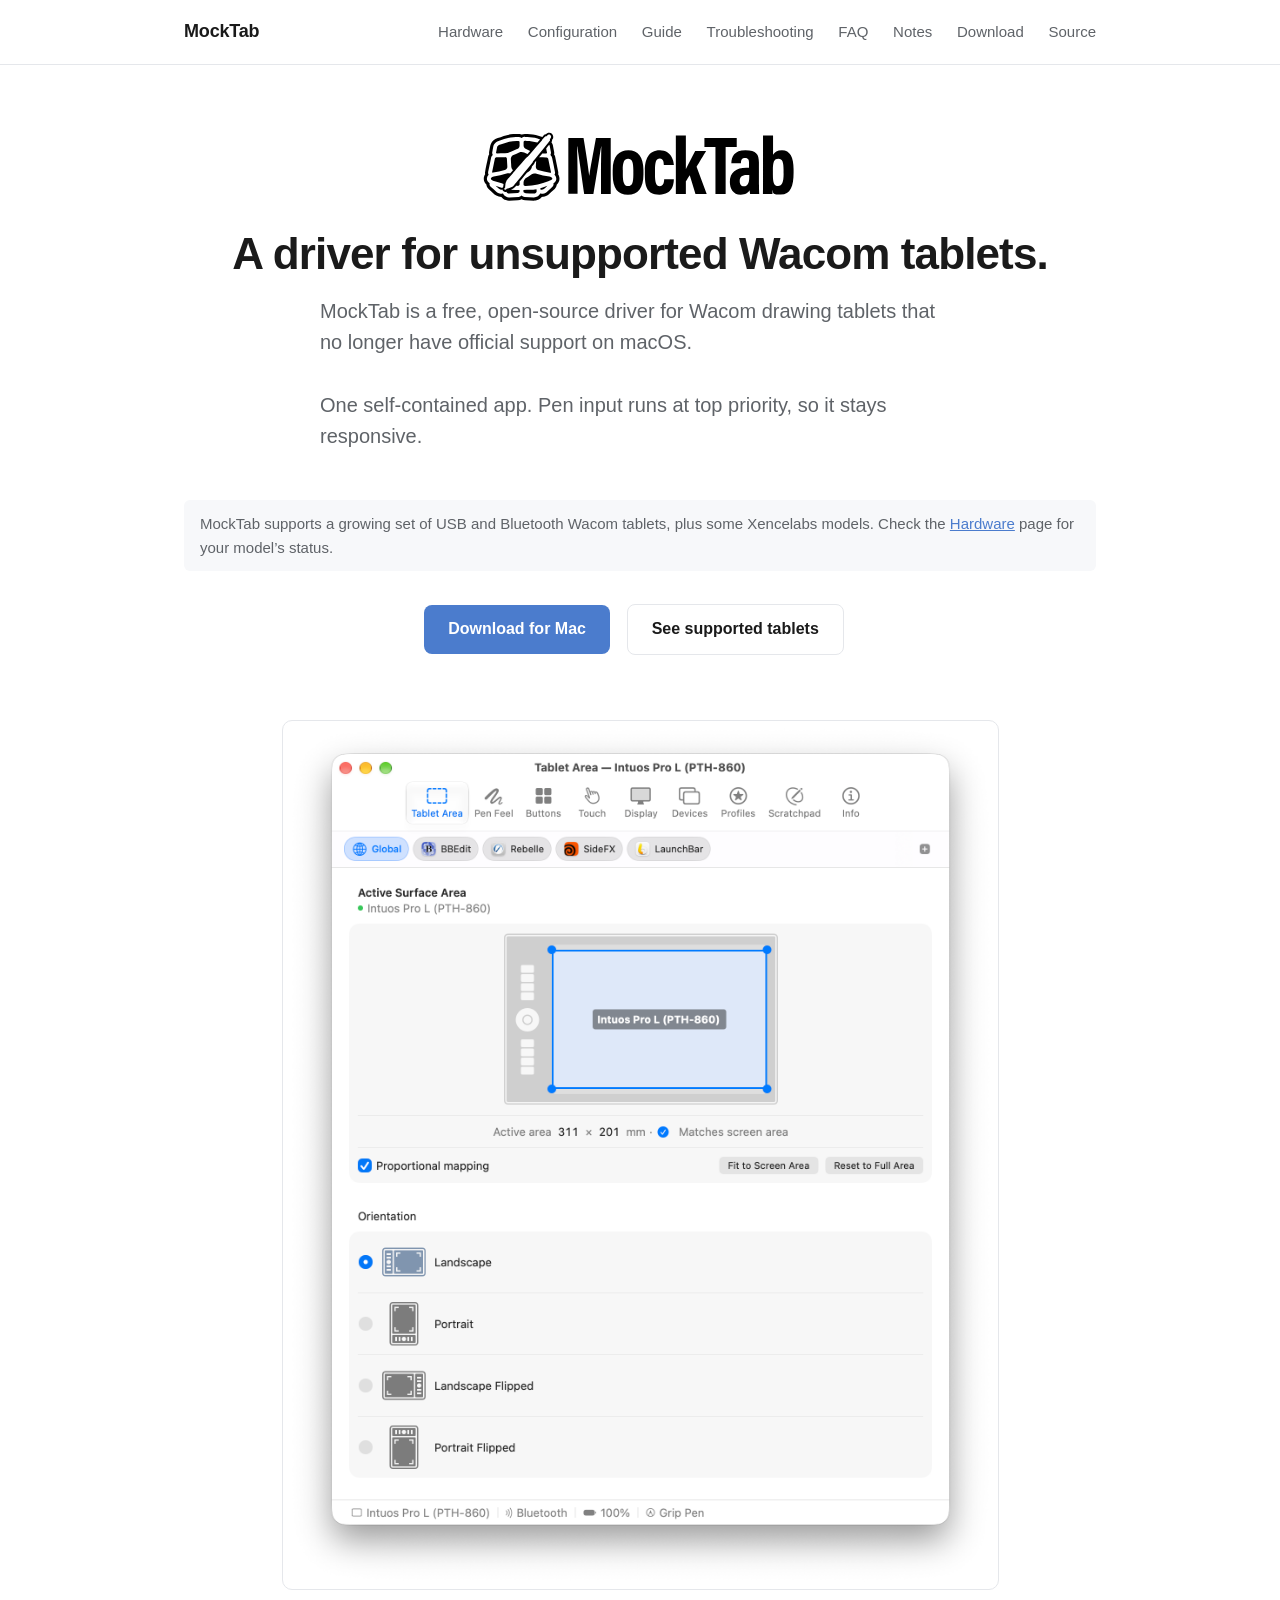
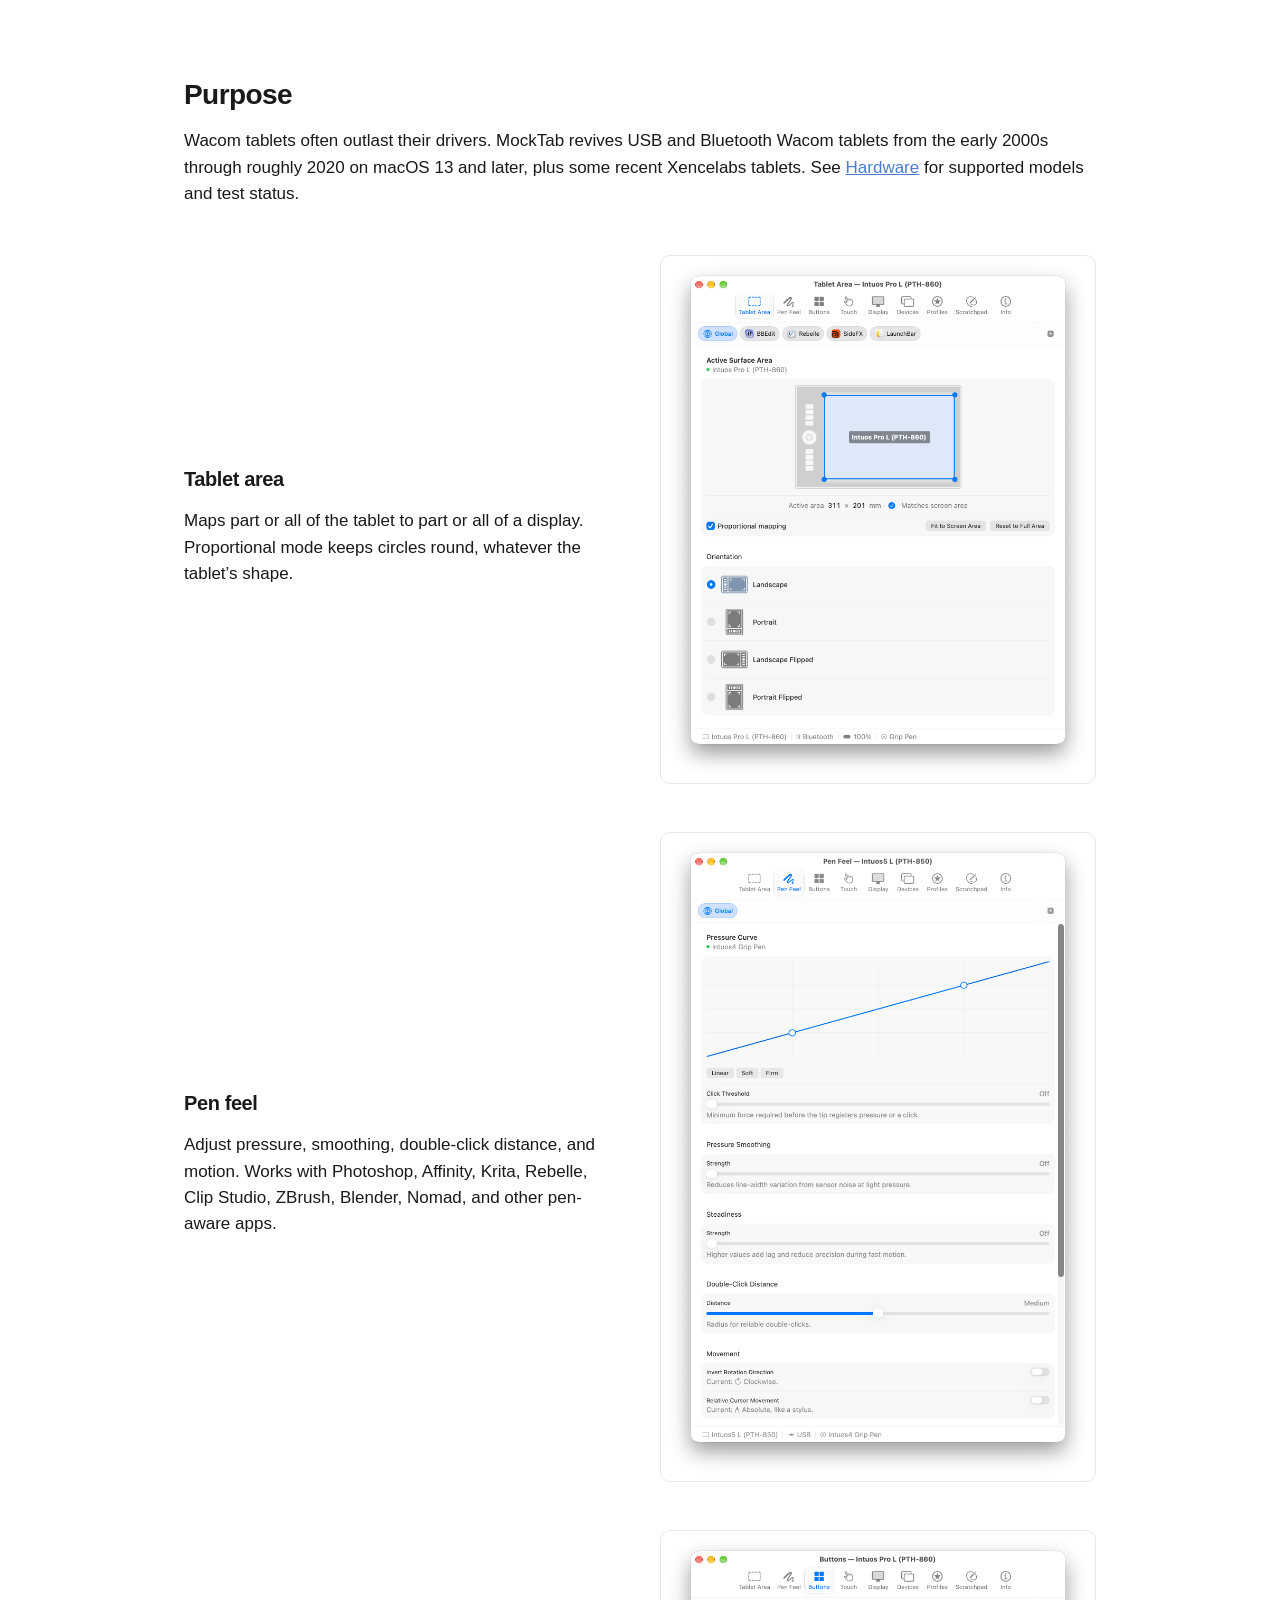
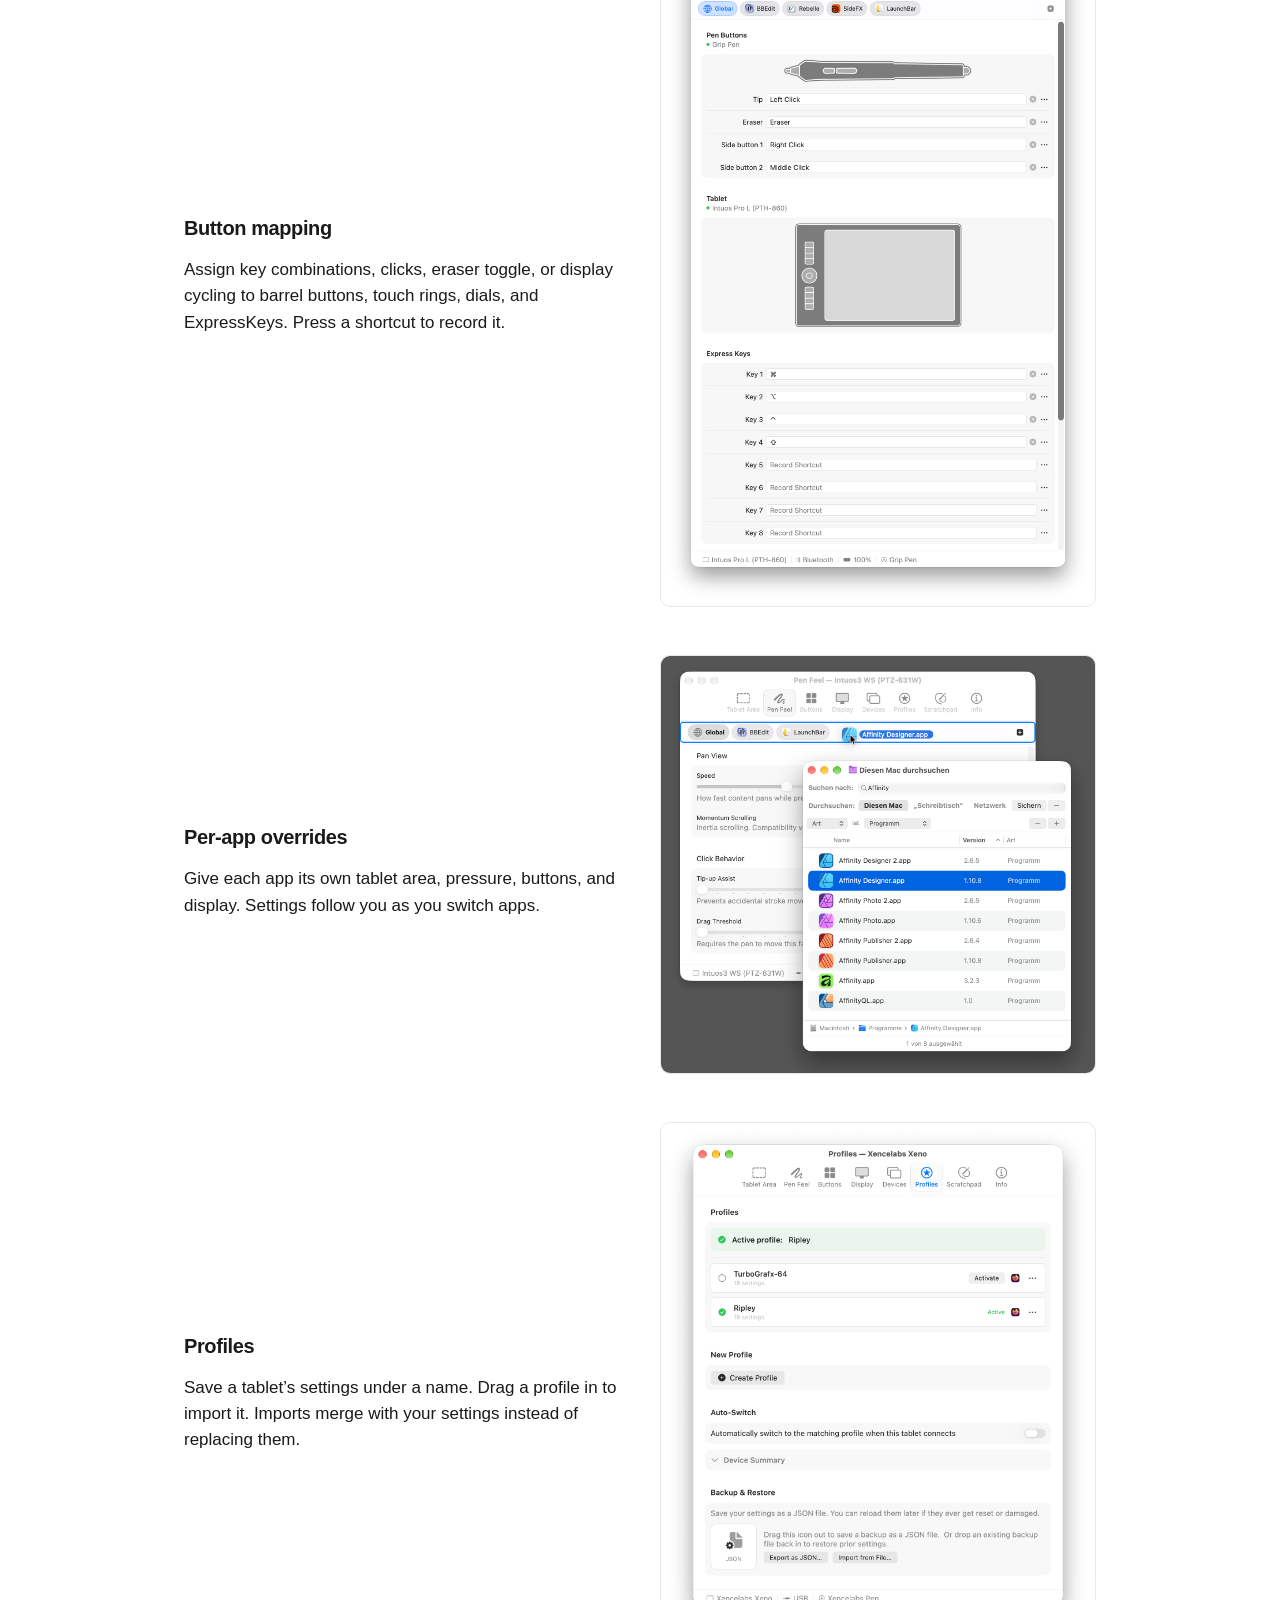
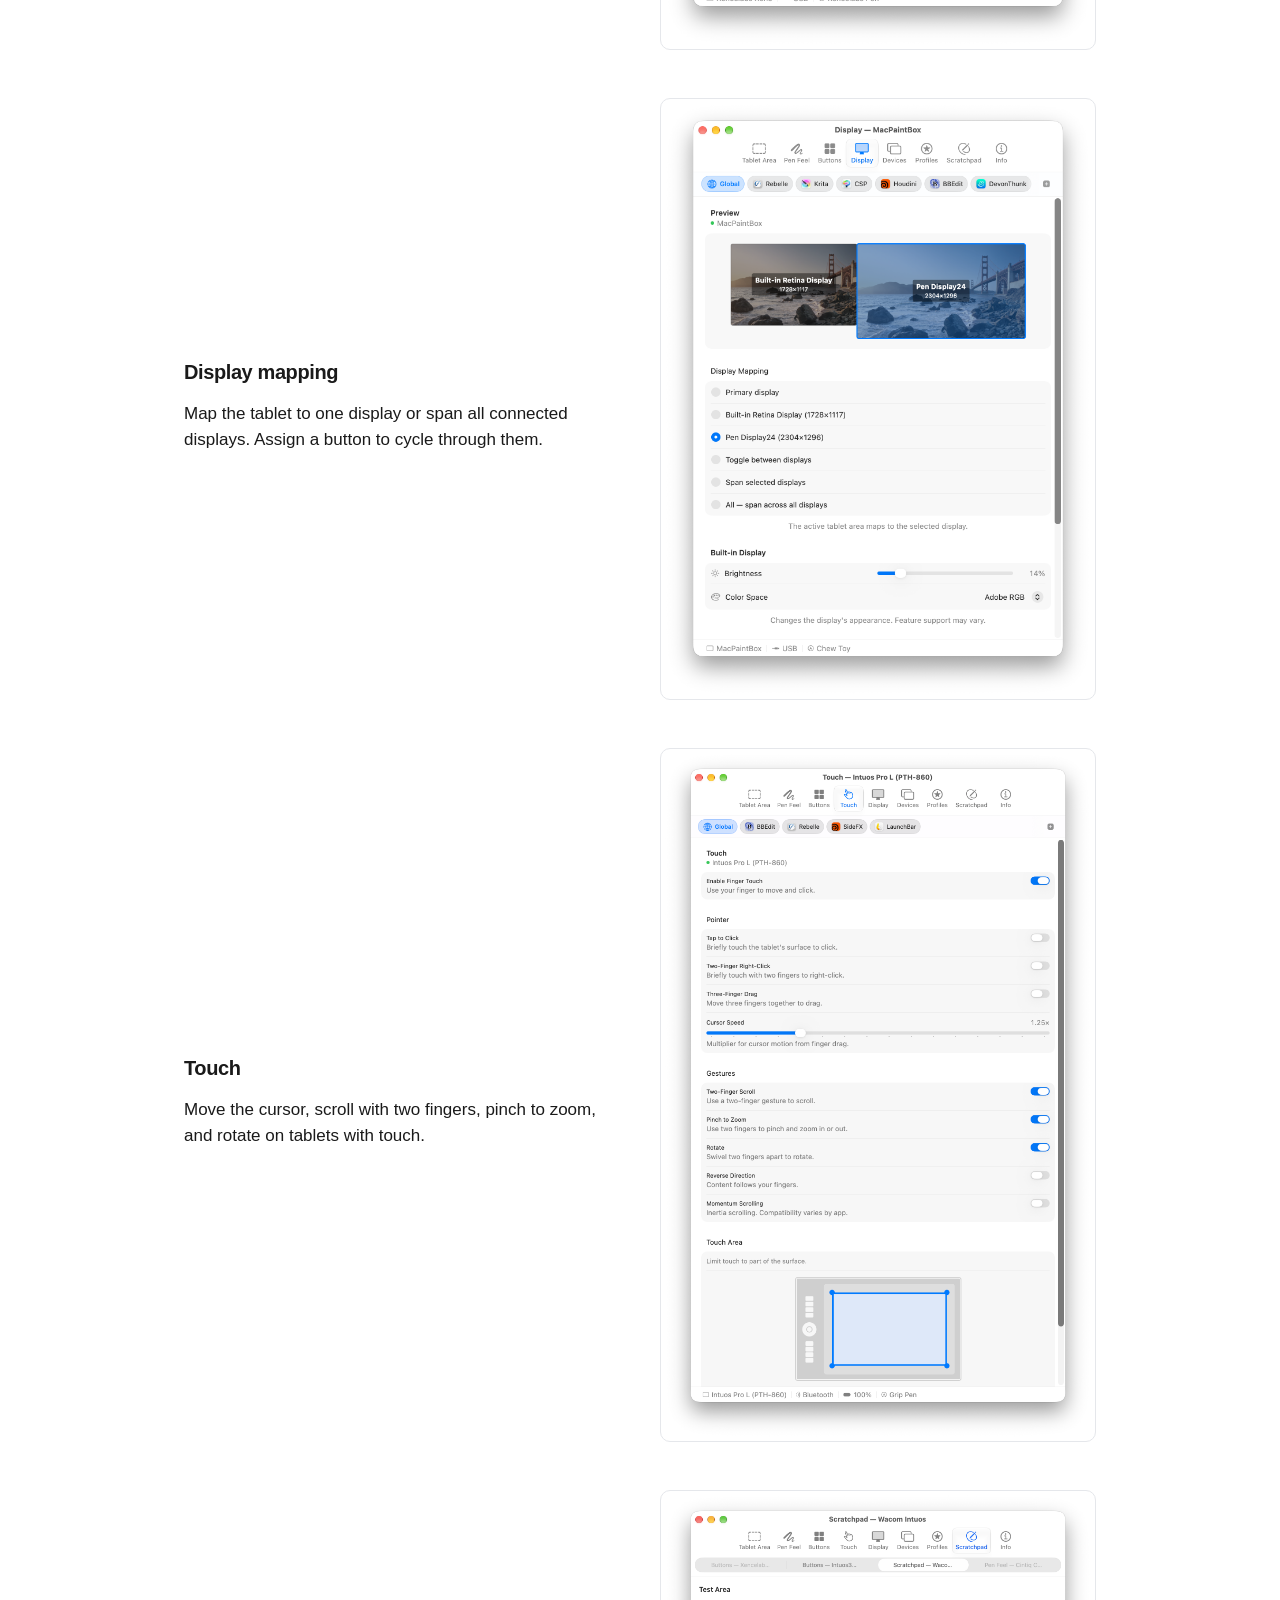
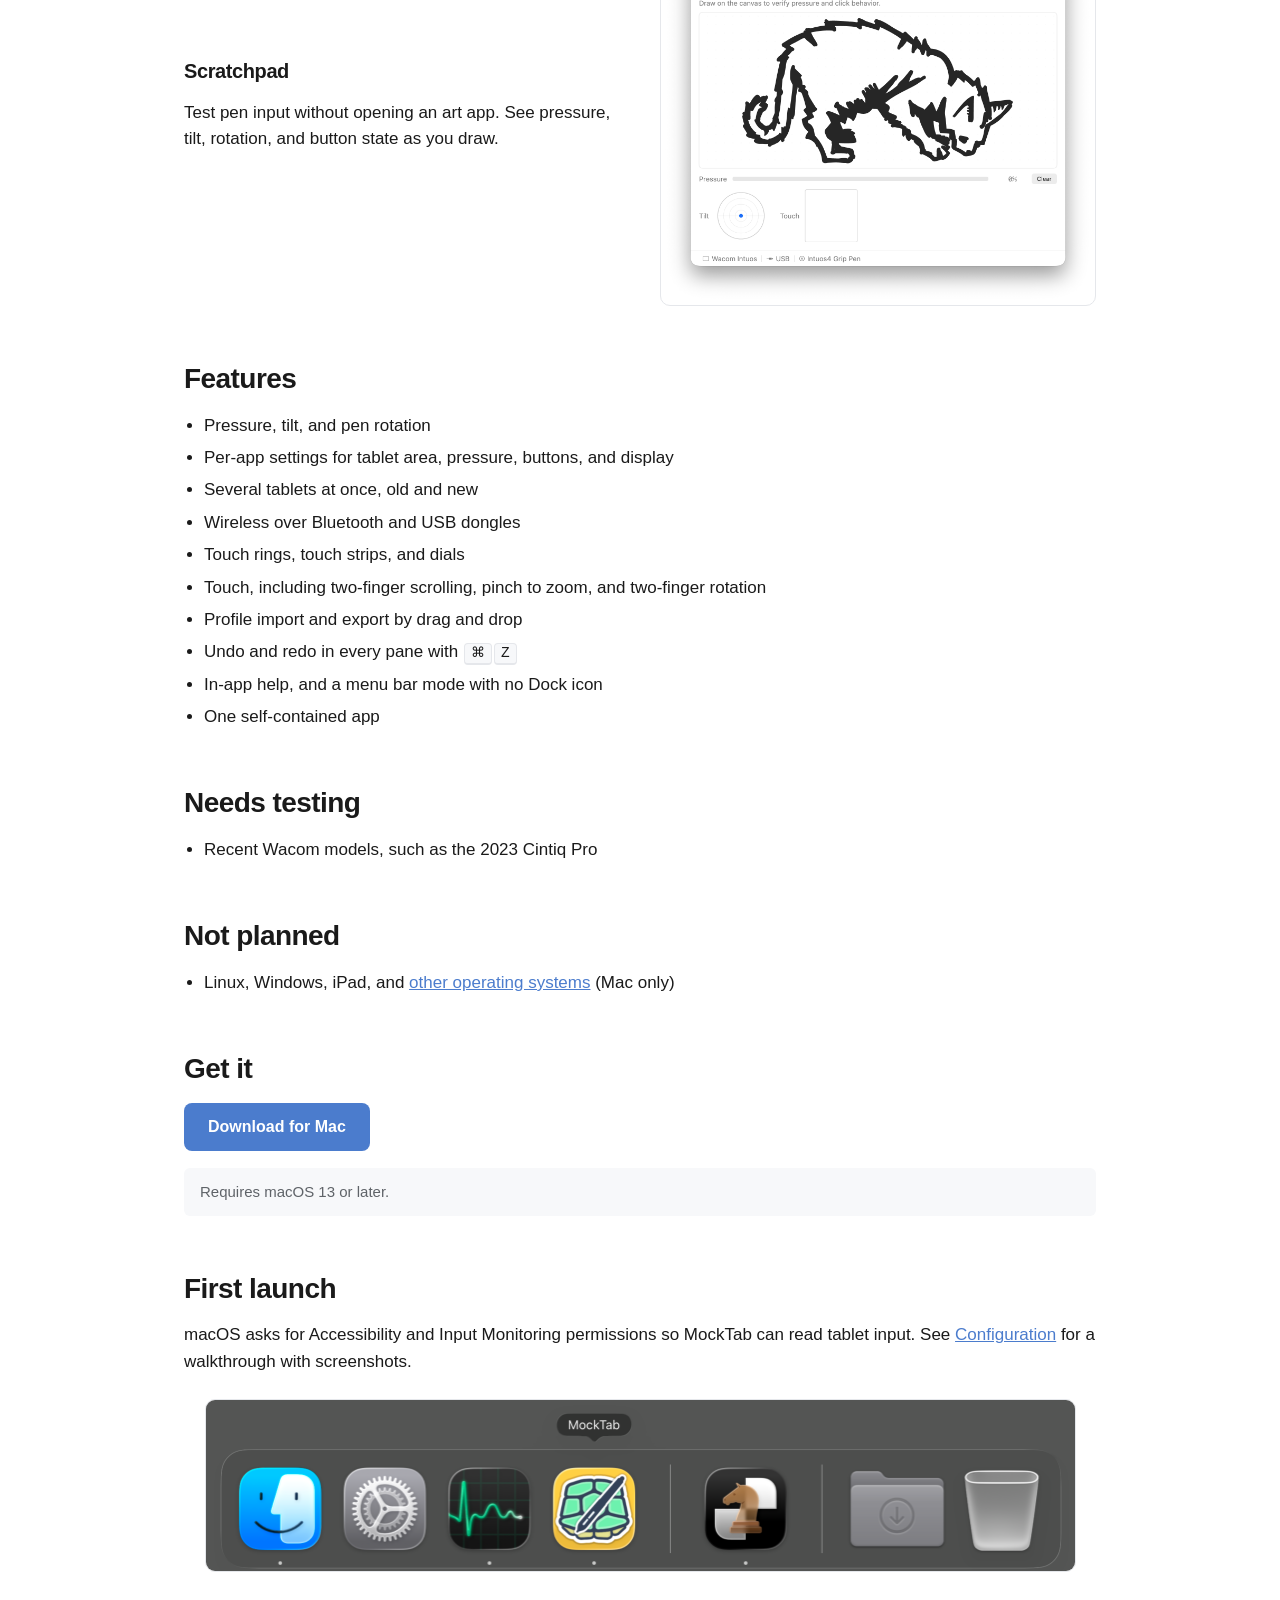
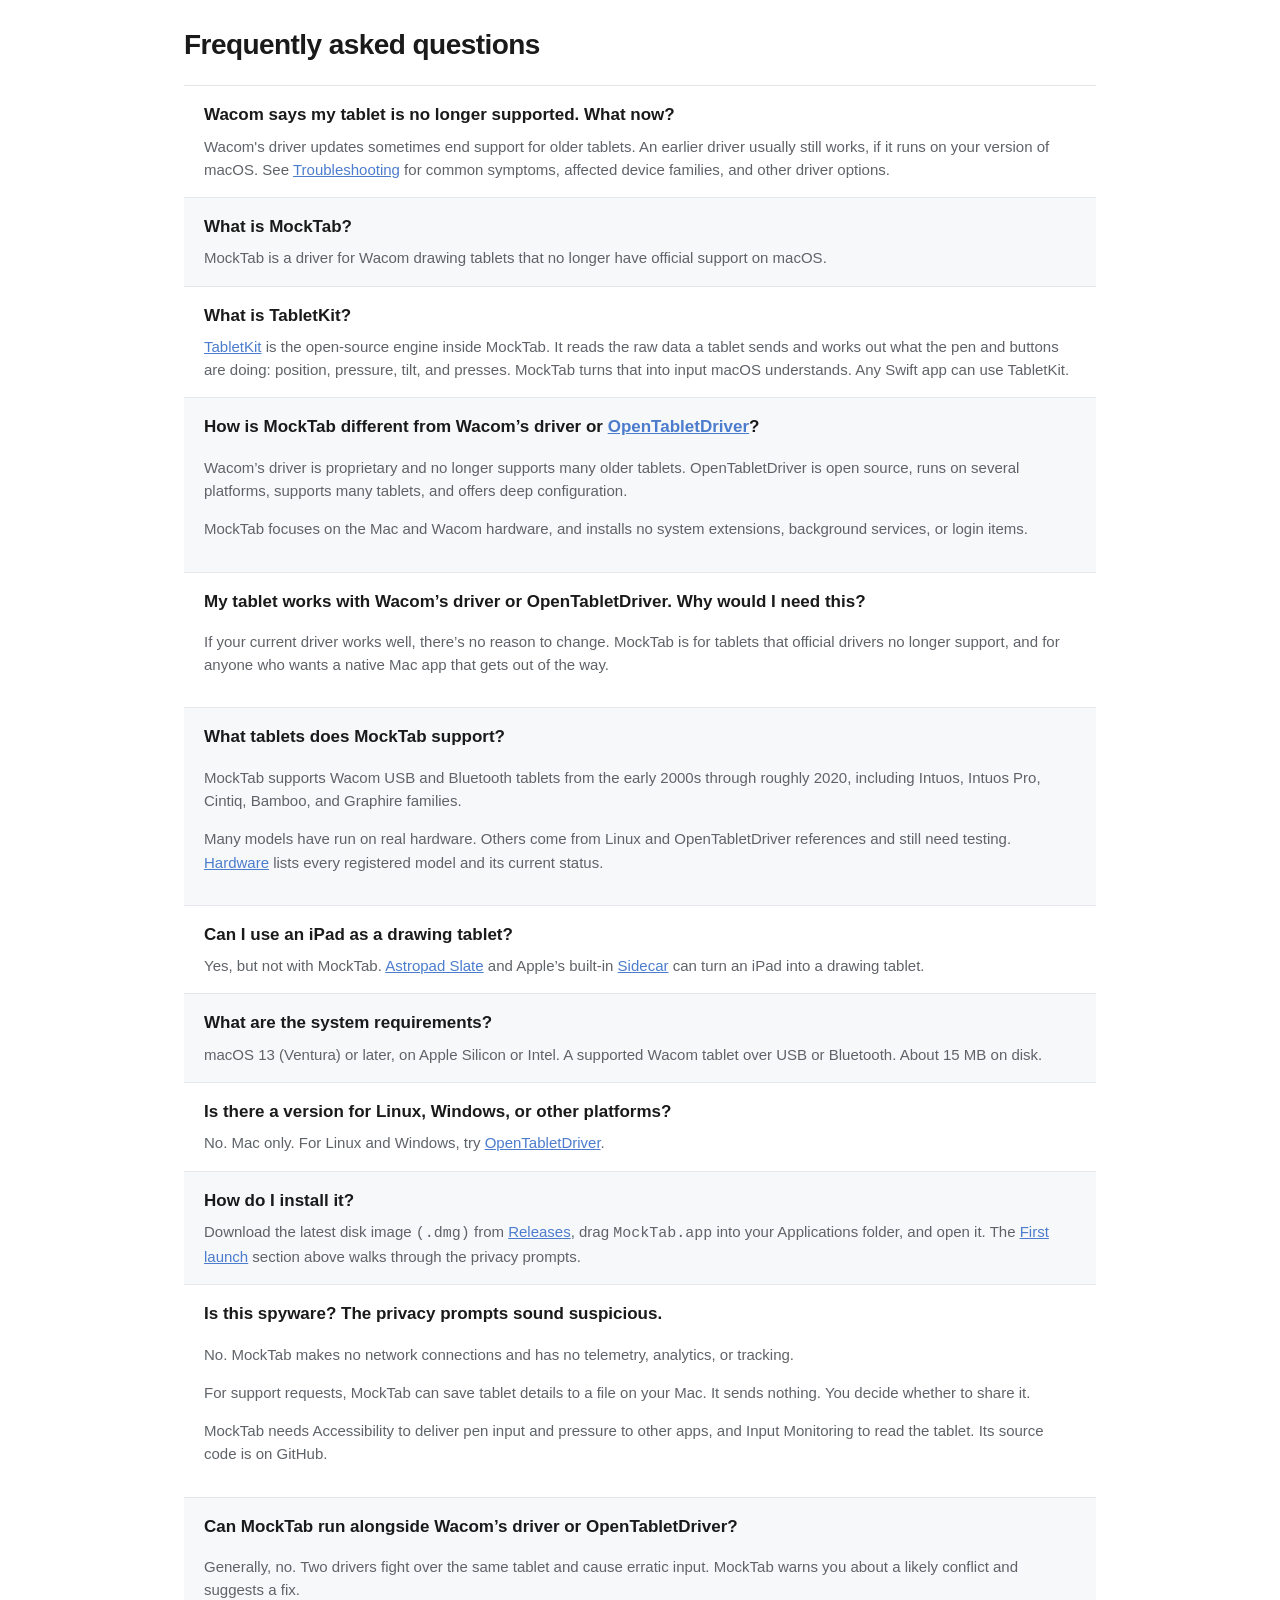
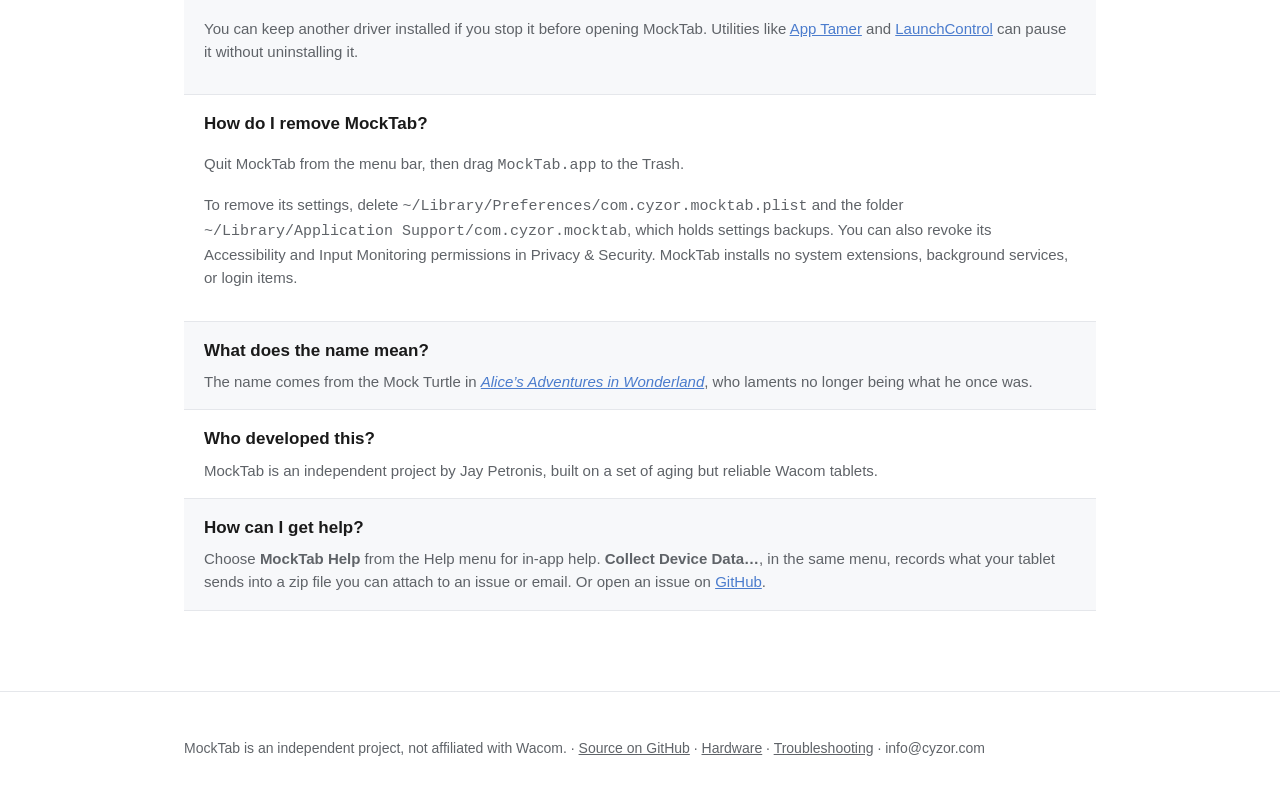
==== commit a1986aba: "Describe 0.6.1 button actions and settings backups" ====
--- a/index.html
+++ b/index.html
@@ -144,7 +144,7 @@
             "name": "How do I remove MockTab?",
             "acceptedAnswer": {
                 "@type": "Answer",
-                "text": "Quit MockTab from the menu bar, then drag MockTab.app to the Trash. To remove its settings, delete ~/Library/Preferences/com.cyzor.mocktab.plist. You can also revoke its Accessibility and Input Monitoring permissions in Privacy & Security. MockTab installs no system extensions, background services, or login items."
+                "text": "Quit MockTab from the menu bar, then drag MockTab.app to the Trash. To remove its settings, delete ~/Library/Preferences/com.cyzor.mocktab.plist and the folder ~/Library/Application Support/com.cyzor.mocktab, which holds settings backups. You can also revoke its Accessibility and Input Monitoring permissions in Privacy & Security. MockTab installs no system extensions, background services, or login items."
             }
         },
         {
@@ -500,7 +500,7 @@
 						Quit MockTab from the menu bar, then drag <code>MockTab.app</code> to the Trash.
 					</p>
 					<p>
-						To remove its settings, delete <code>~/Library/Preferences/com.cyzor.mocktab.plist</code>. You can also revoke its Accessibility and Input Monitoring permissions in Privacy & Security. MockTab installs no system extensions, background services, or login items.
+						To remove its settings, delete <code>~/Library/Preferences/com.cyzor.mocktab.plist</code> and the folder <code>~/Library/Application Support/com.cyzor.mocktab</code>, which holds settings backups. You can also revoke its Accessibility and Input Monitoring permissions in Privacy & Security. MockTab installs no system extensions, background services, or login items.
 					</p>
 				</div>
 			</div>
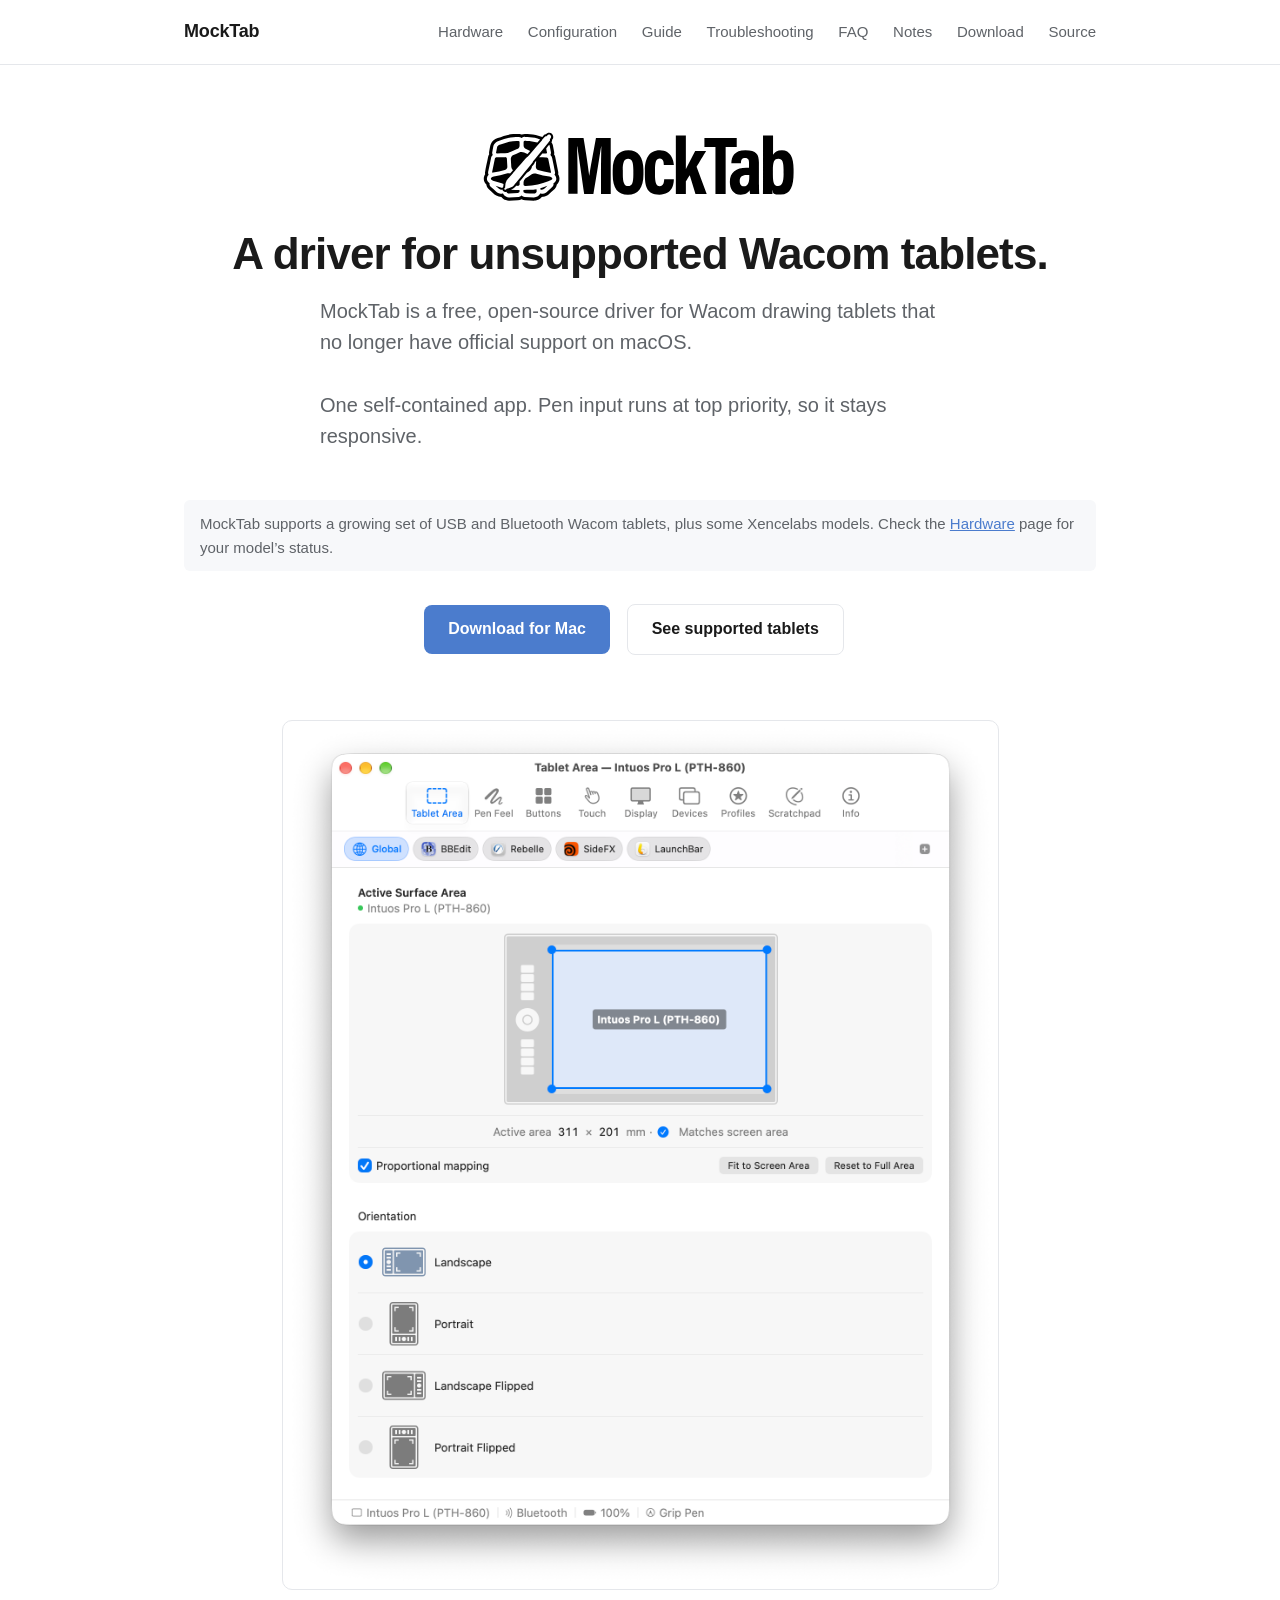
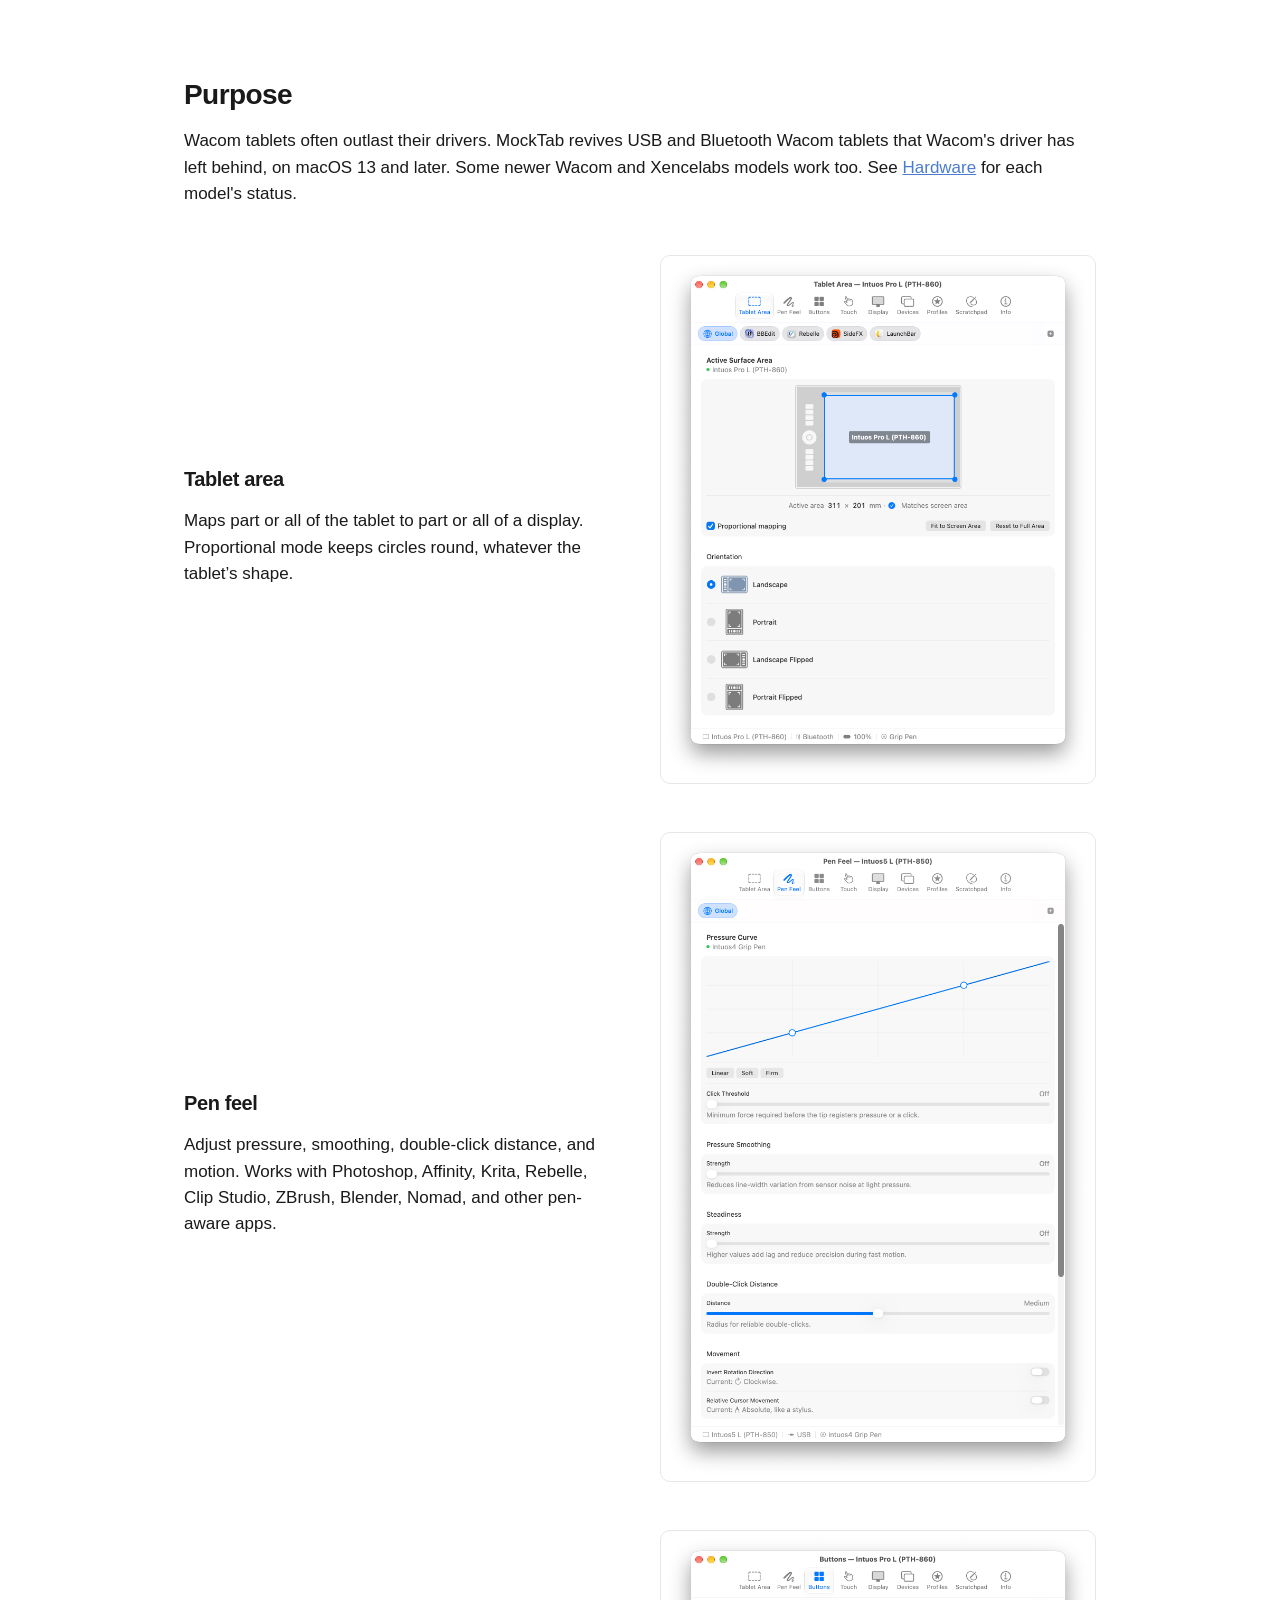
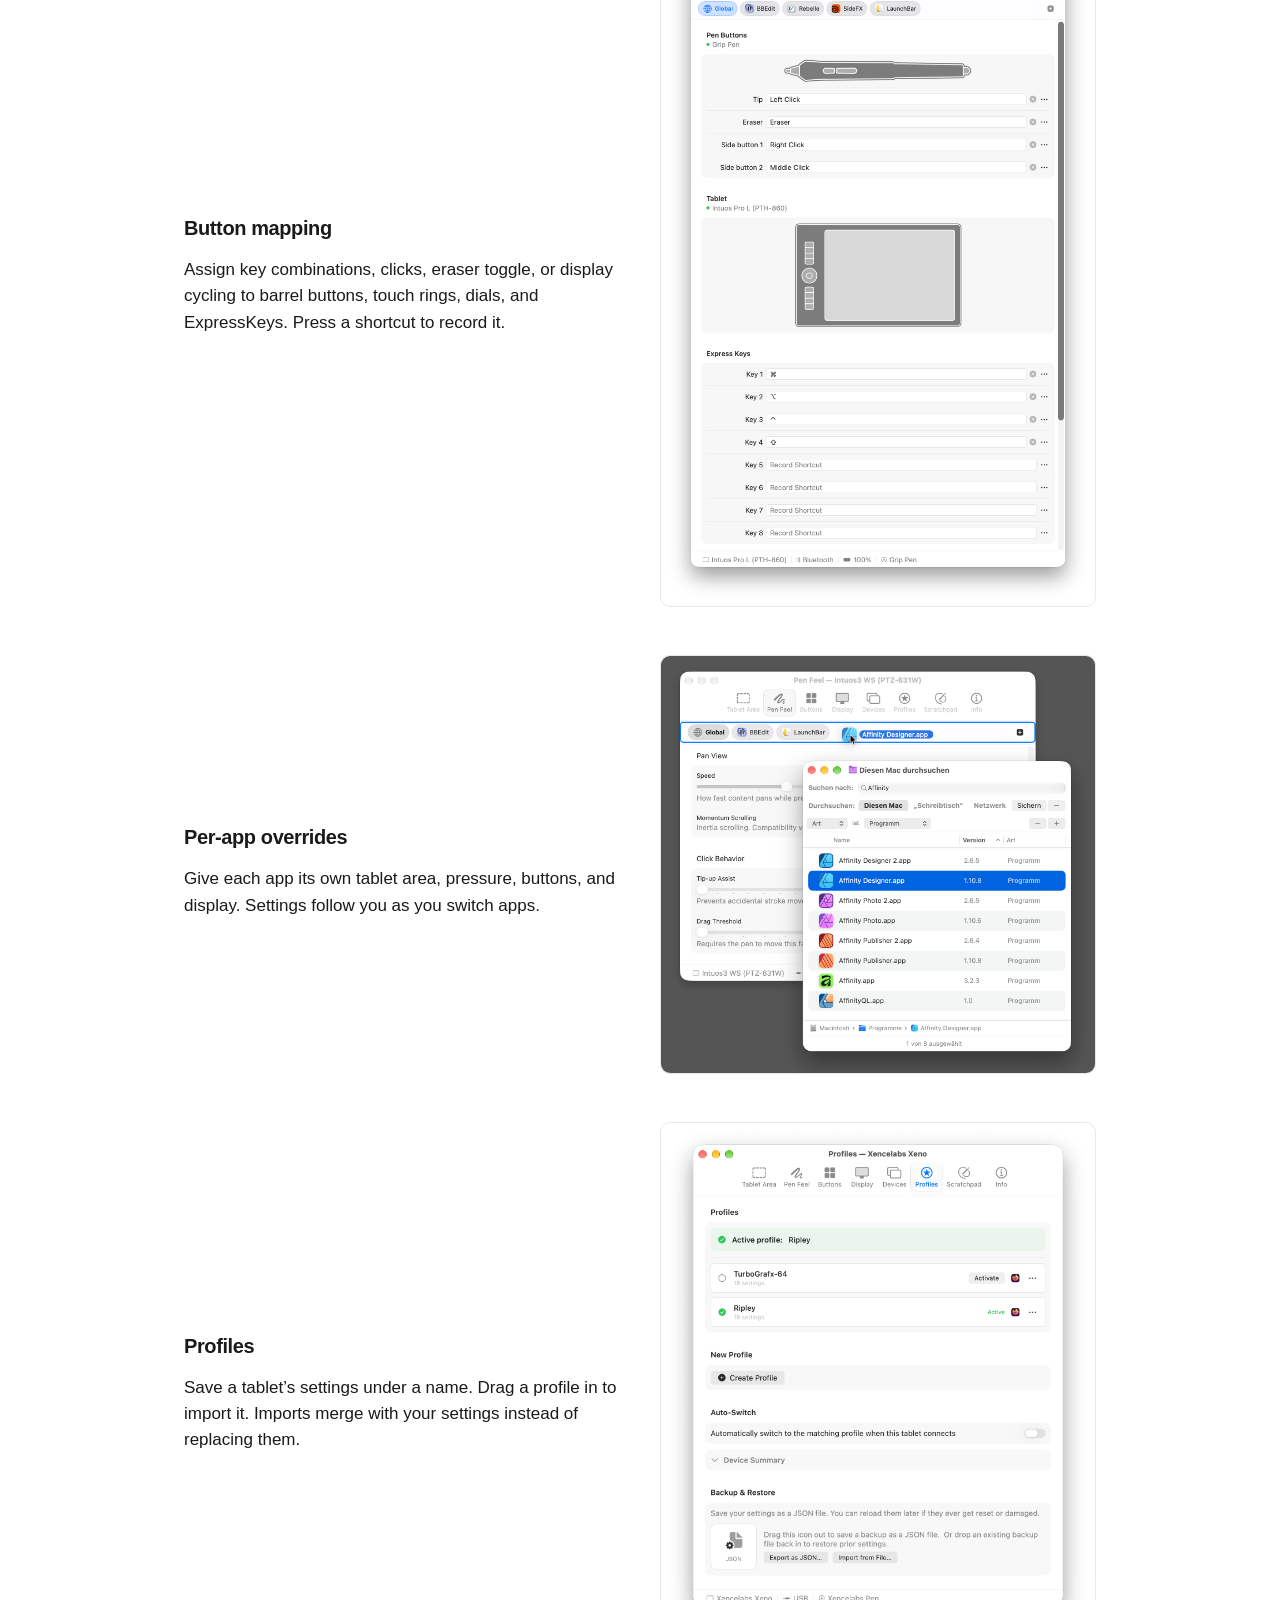
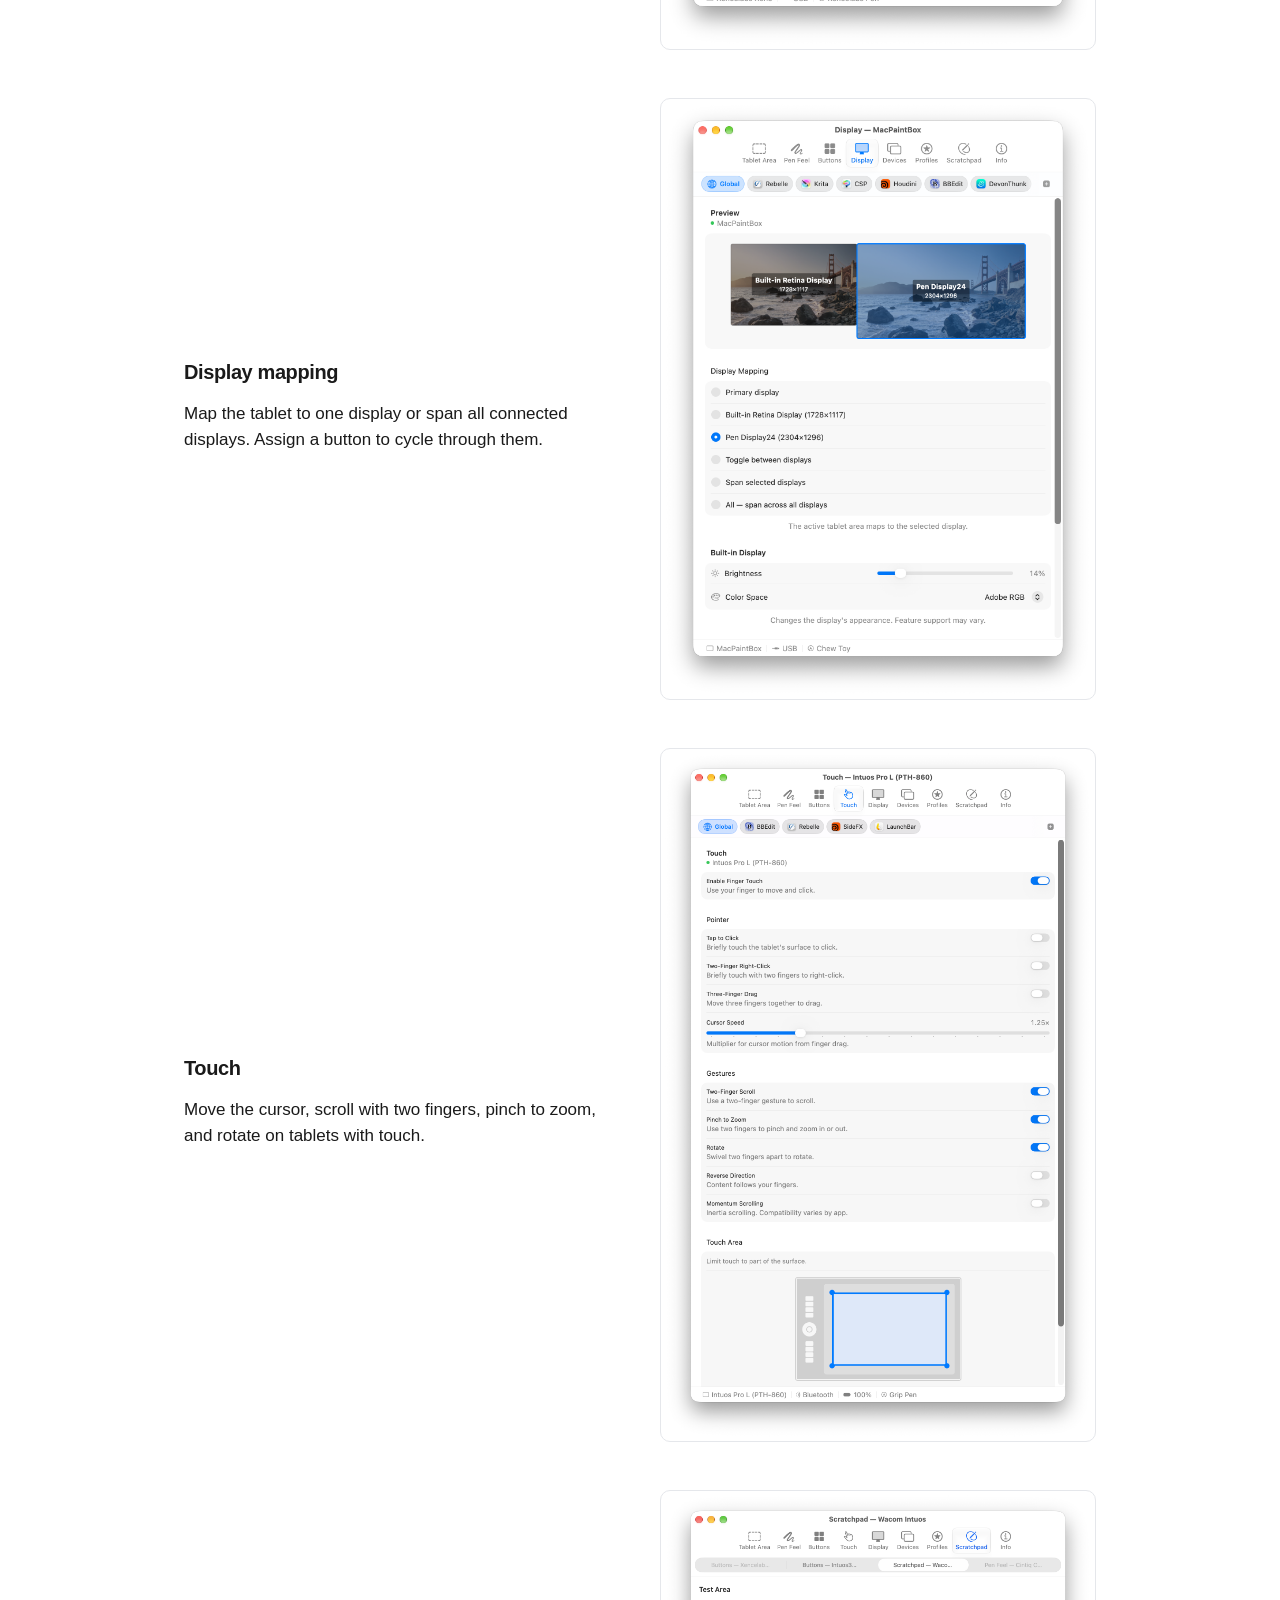
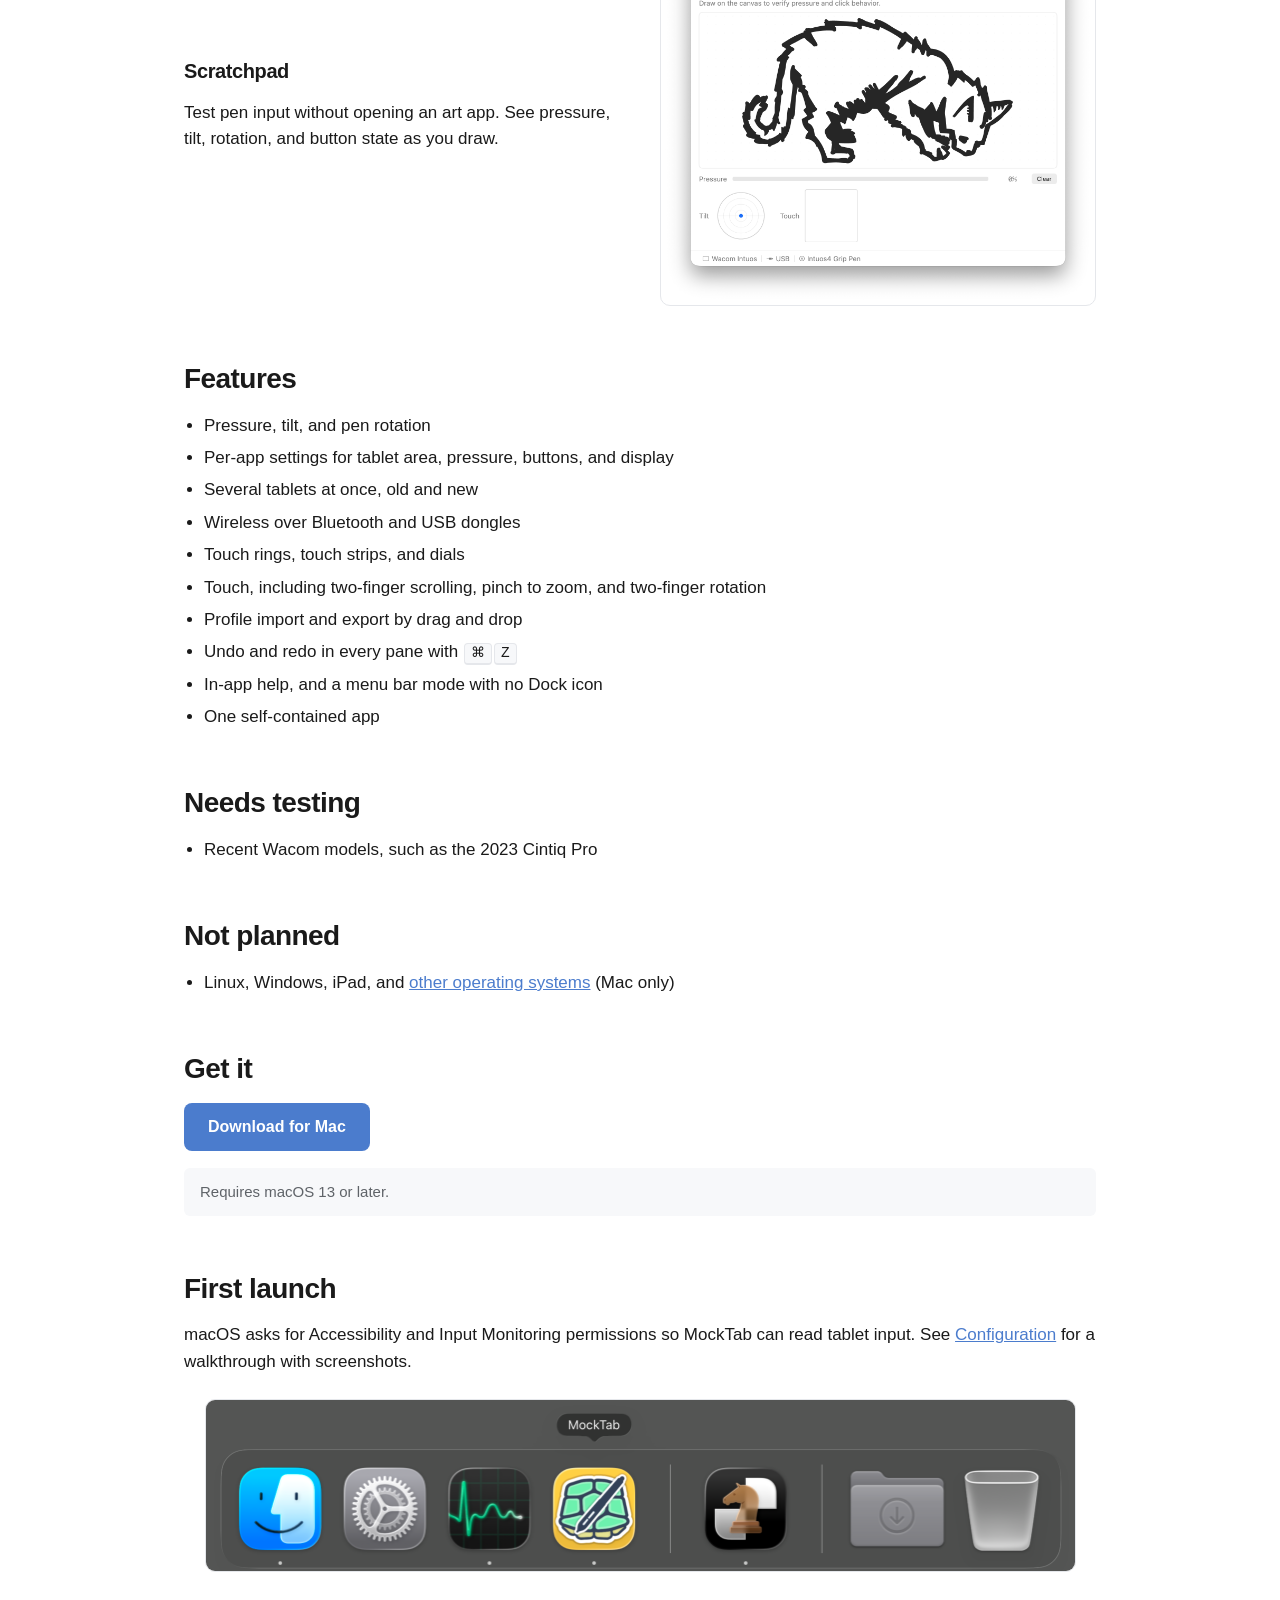
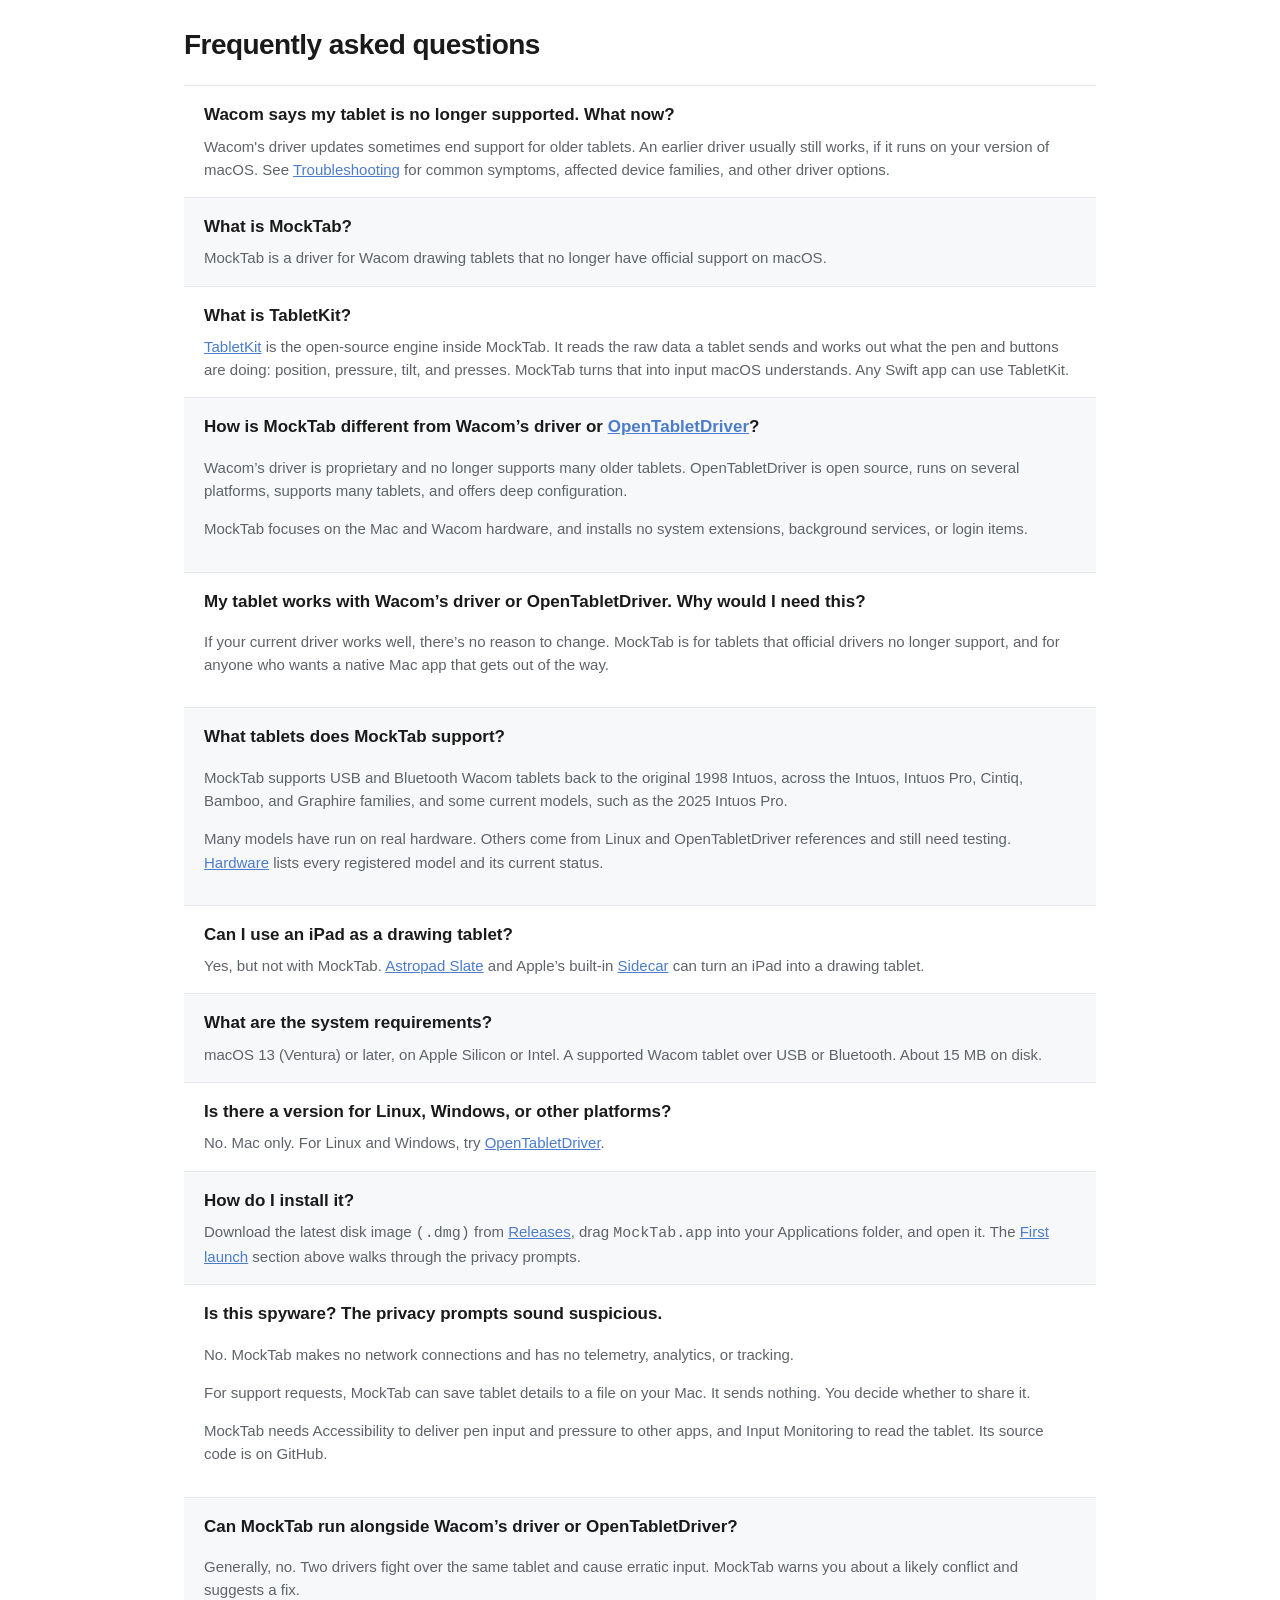
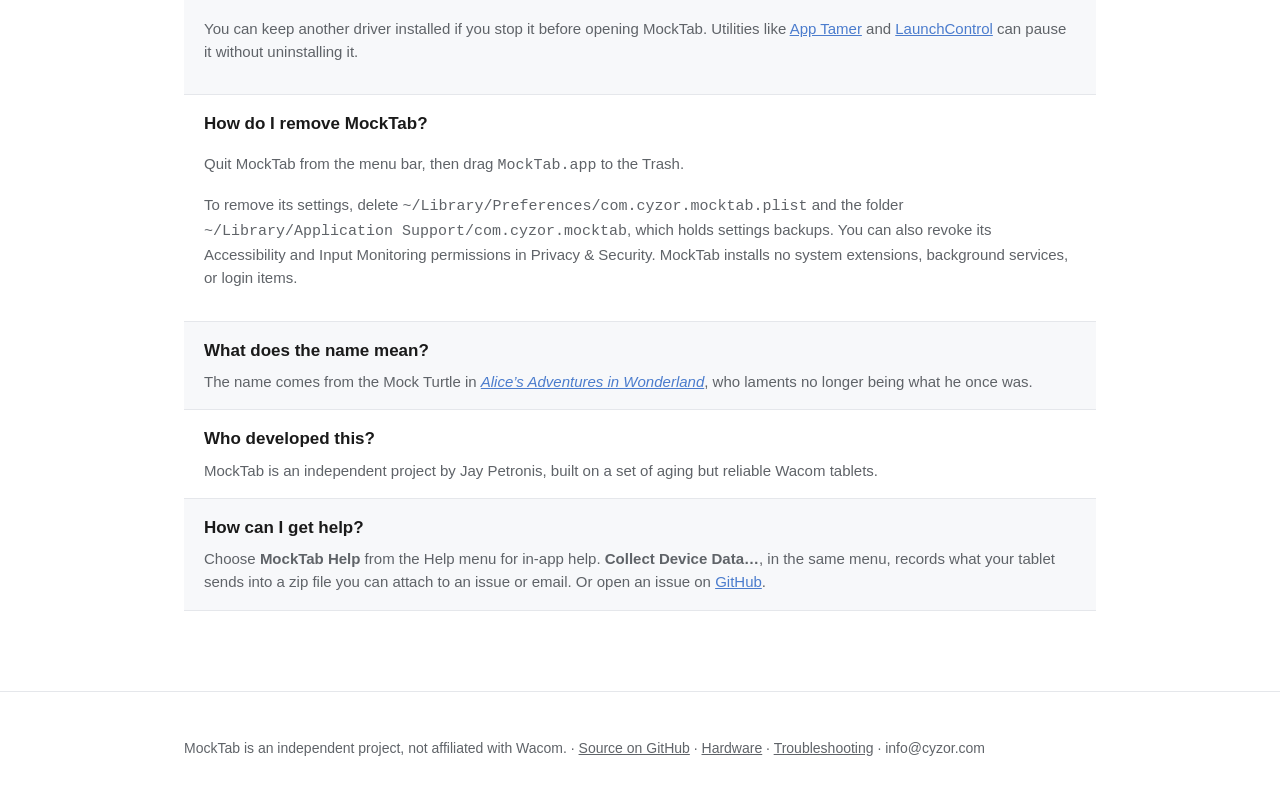
==== commit c69d5a29: "Lead home page with tablets Wacom no longer supports" ====
--- a/index.html
+++ b/index.html
@@ -88,7 +88,7 @@
             "name": "What tablets does MockTab support?",
             "acceptedAnswer": {
                 "@type": "Answer",
-                "text": "MockTab supports Wacom USB and Bluetooth tablets from the early 2000s through roughly 2020, including Intuos, Intuos Pro, Cintiq, Bamboo, and Graphire families. Many models have run on real hardware. Others come from Linux and OpenTabletDriver references and still need testing. Hardware lists every registered model and its current status."
+                "text": "MockTab supports USB and Bluetooth Wacom tablets back to the original 1998 Intuos, across the Intuos, Intuos Pro, Cintiq, Bamboo, and Graphire families, and some current models, such as the 2025 Intuos Pro. Many models have run on real hardware. Others come from Linux and OpenTabletDriver references and still need testing. Hardware lists every registered model and its current status."
             }
         },
         {
@@ -213,7 +213,7 @@
 			Purpose
 		</h2>
 		<p>
-			Wacom tablets often outlast their drivers. MockTab revives USB and Bluetooth Wacom tablets from the early 2000s through roughly 2020 on macOS 13 and later, plus some recent Xencelabs tablets. See <a href="hardware.html">Hardware</a> for supported models and test status.
+			Wacom tablets often outlast their drivers. MockTab revives USB and Bluetooth Wacom tablets that Wacom's driver has left behind, on macOS 13 and later. Some newer Wacom and Xencelabs models work too. See <a href="hardware.html">Hardware</a> for each model's status.
 		</p>
 		<div class="feature">
 			<div>
@@ -423,7 +423,7 @@
 				</p>
 				<div class="faq-a">
 					<p>
-						MockTab supports Wacom USB and Bluetooth tablets from the early 2000s through roughly 2020, including Intuos, Intuos Pro, Cintiq, Bamboo, and Graphire families.
+						MockTab supports USB and Bluetooth Wacom tablets back to the original 1998 Intuos, across the Intuos, Intuos Pro, Cintiq, Bamboo, and Graphire families, and some current models, such as the 2025 Intuos Pro.
 					</p>
 					<p>
 						Many models have run on real hardware. Others come from Linux and OpenTabletDriver references and still need testing. <a href="hardware.html">Hardware</a> lists every registered model and its current status.
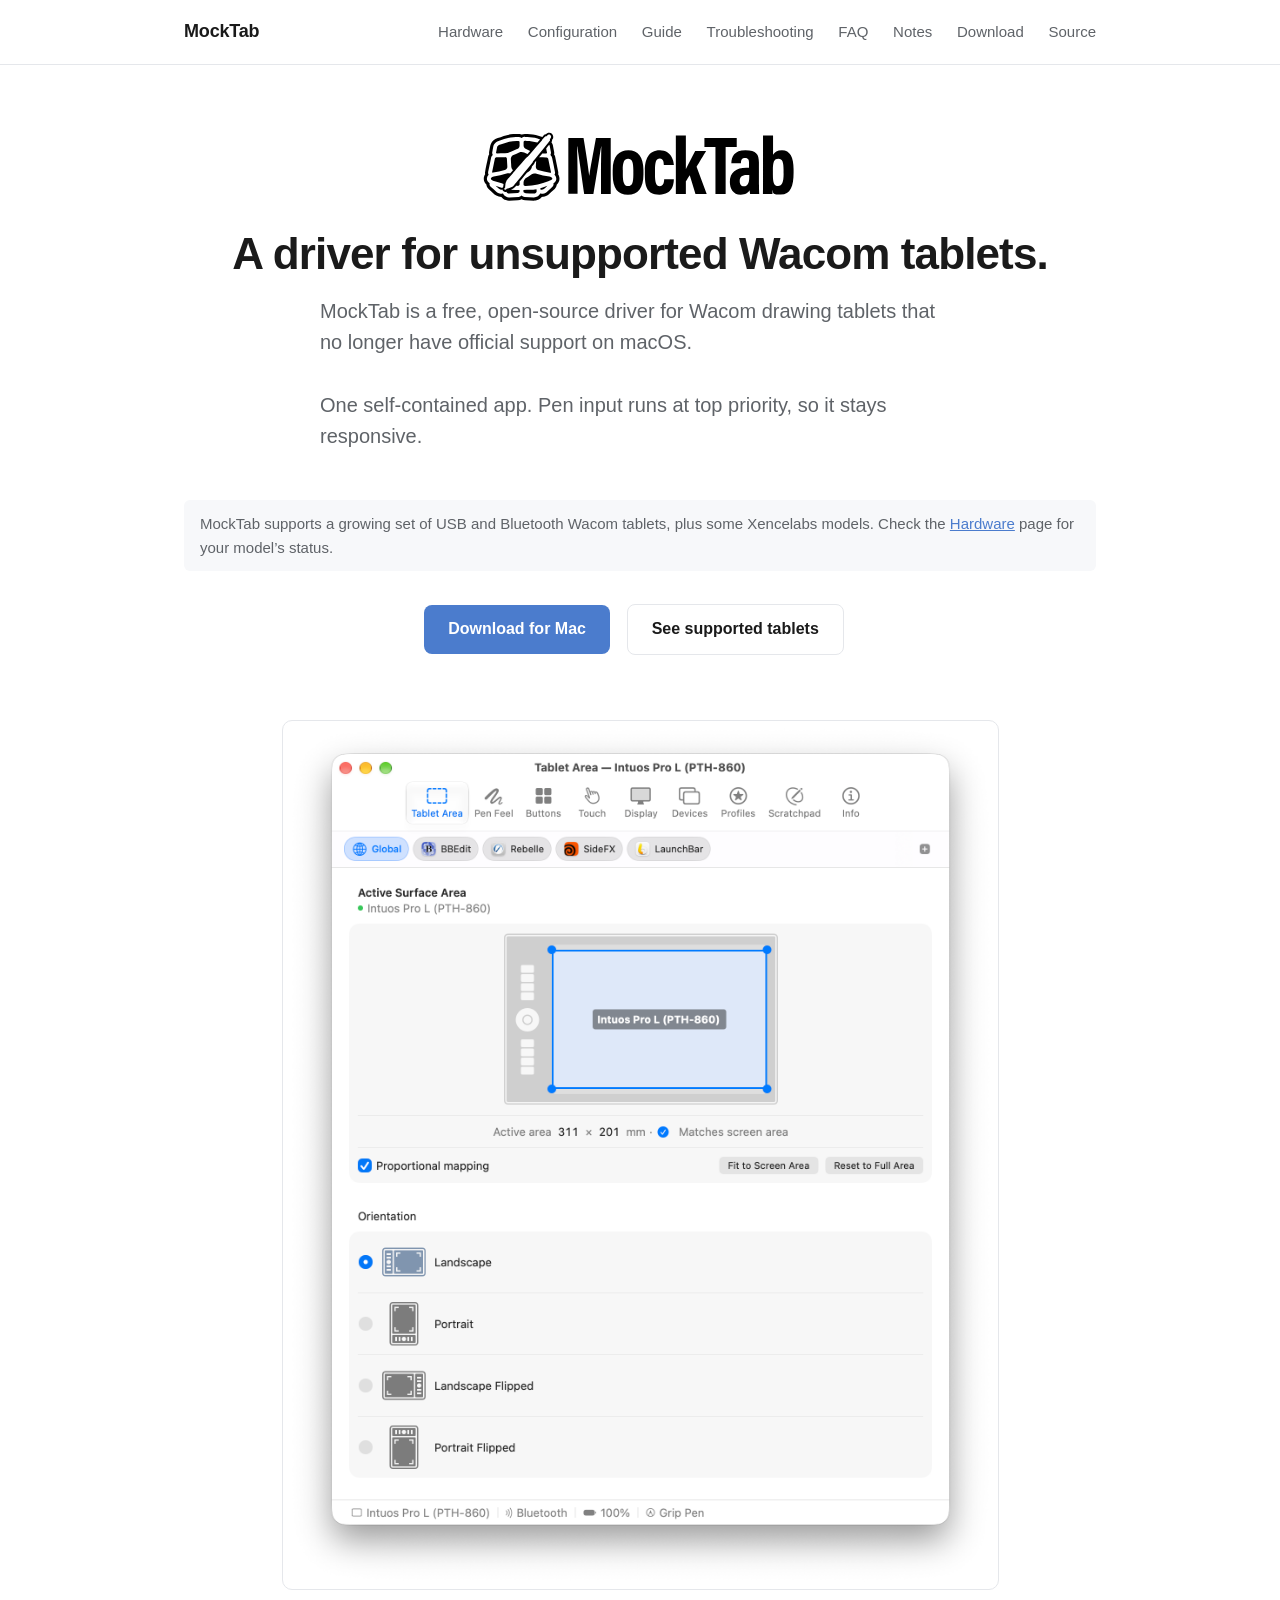
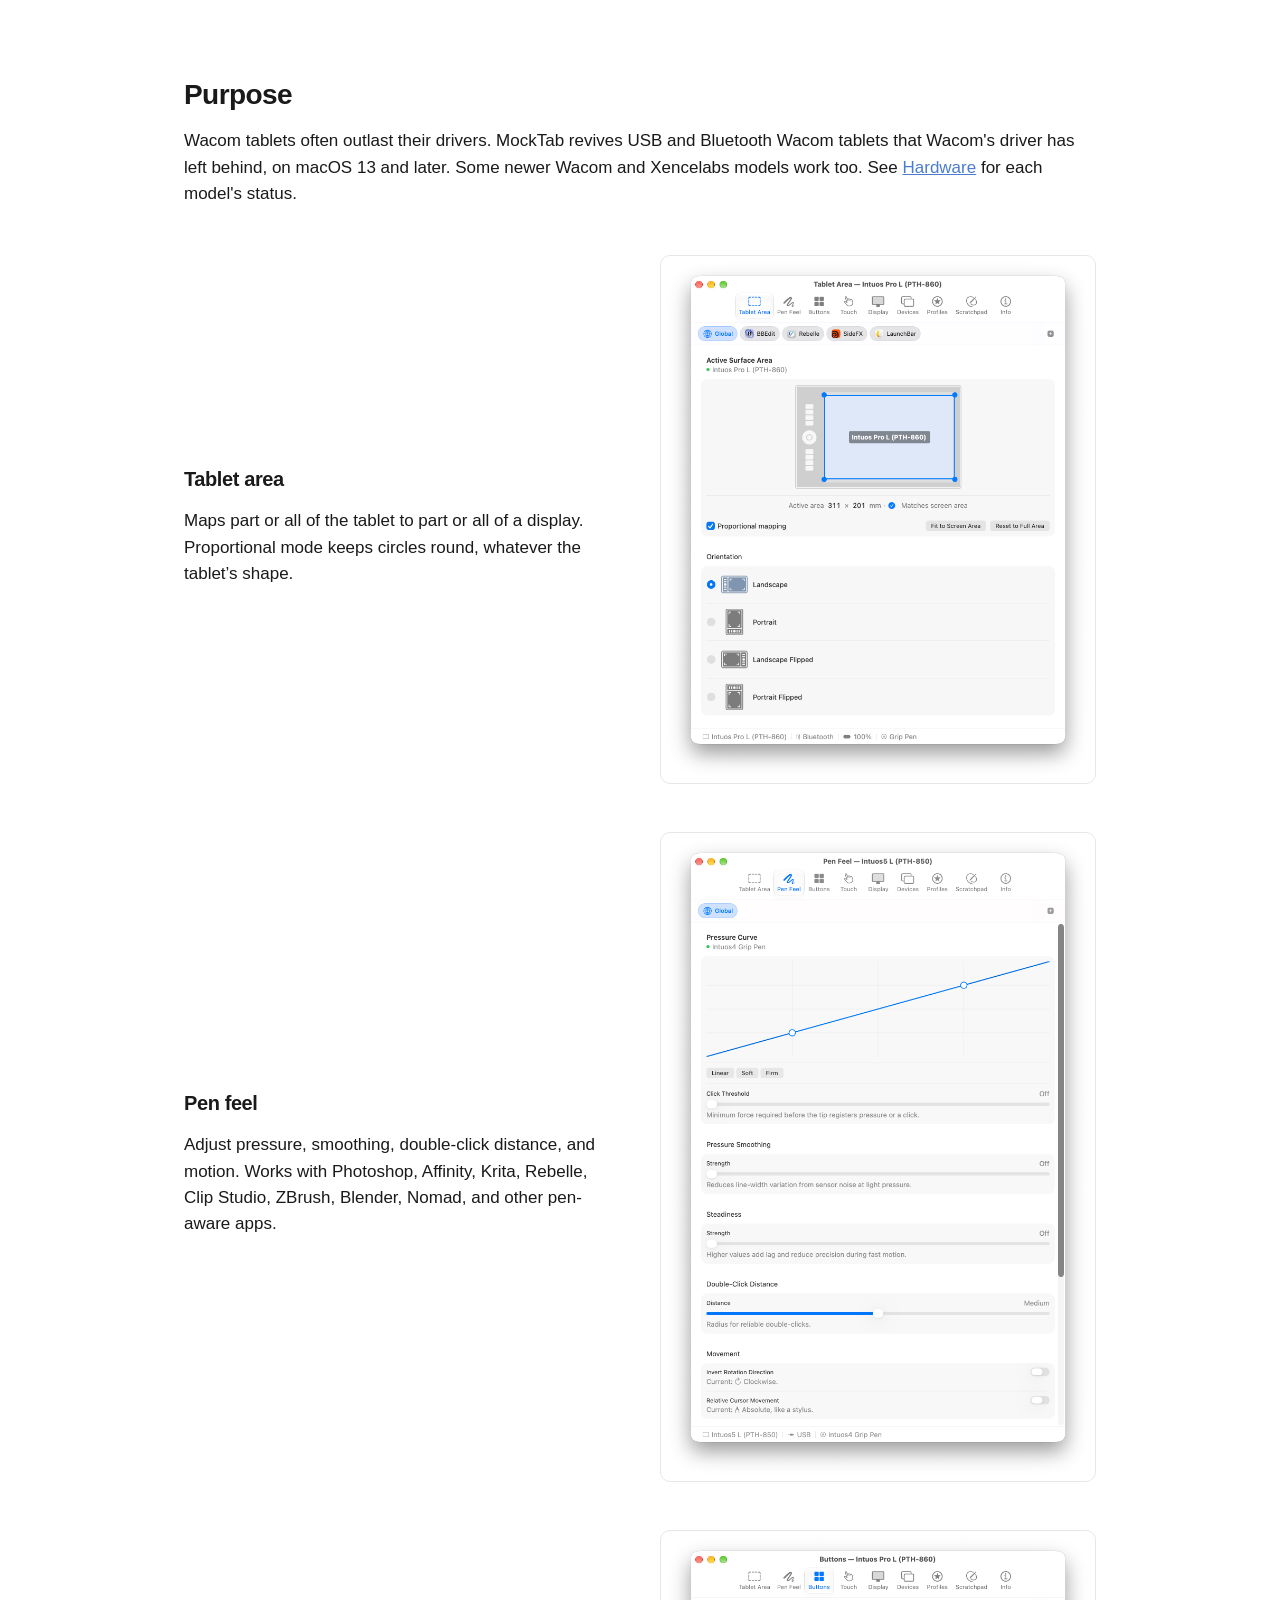
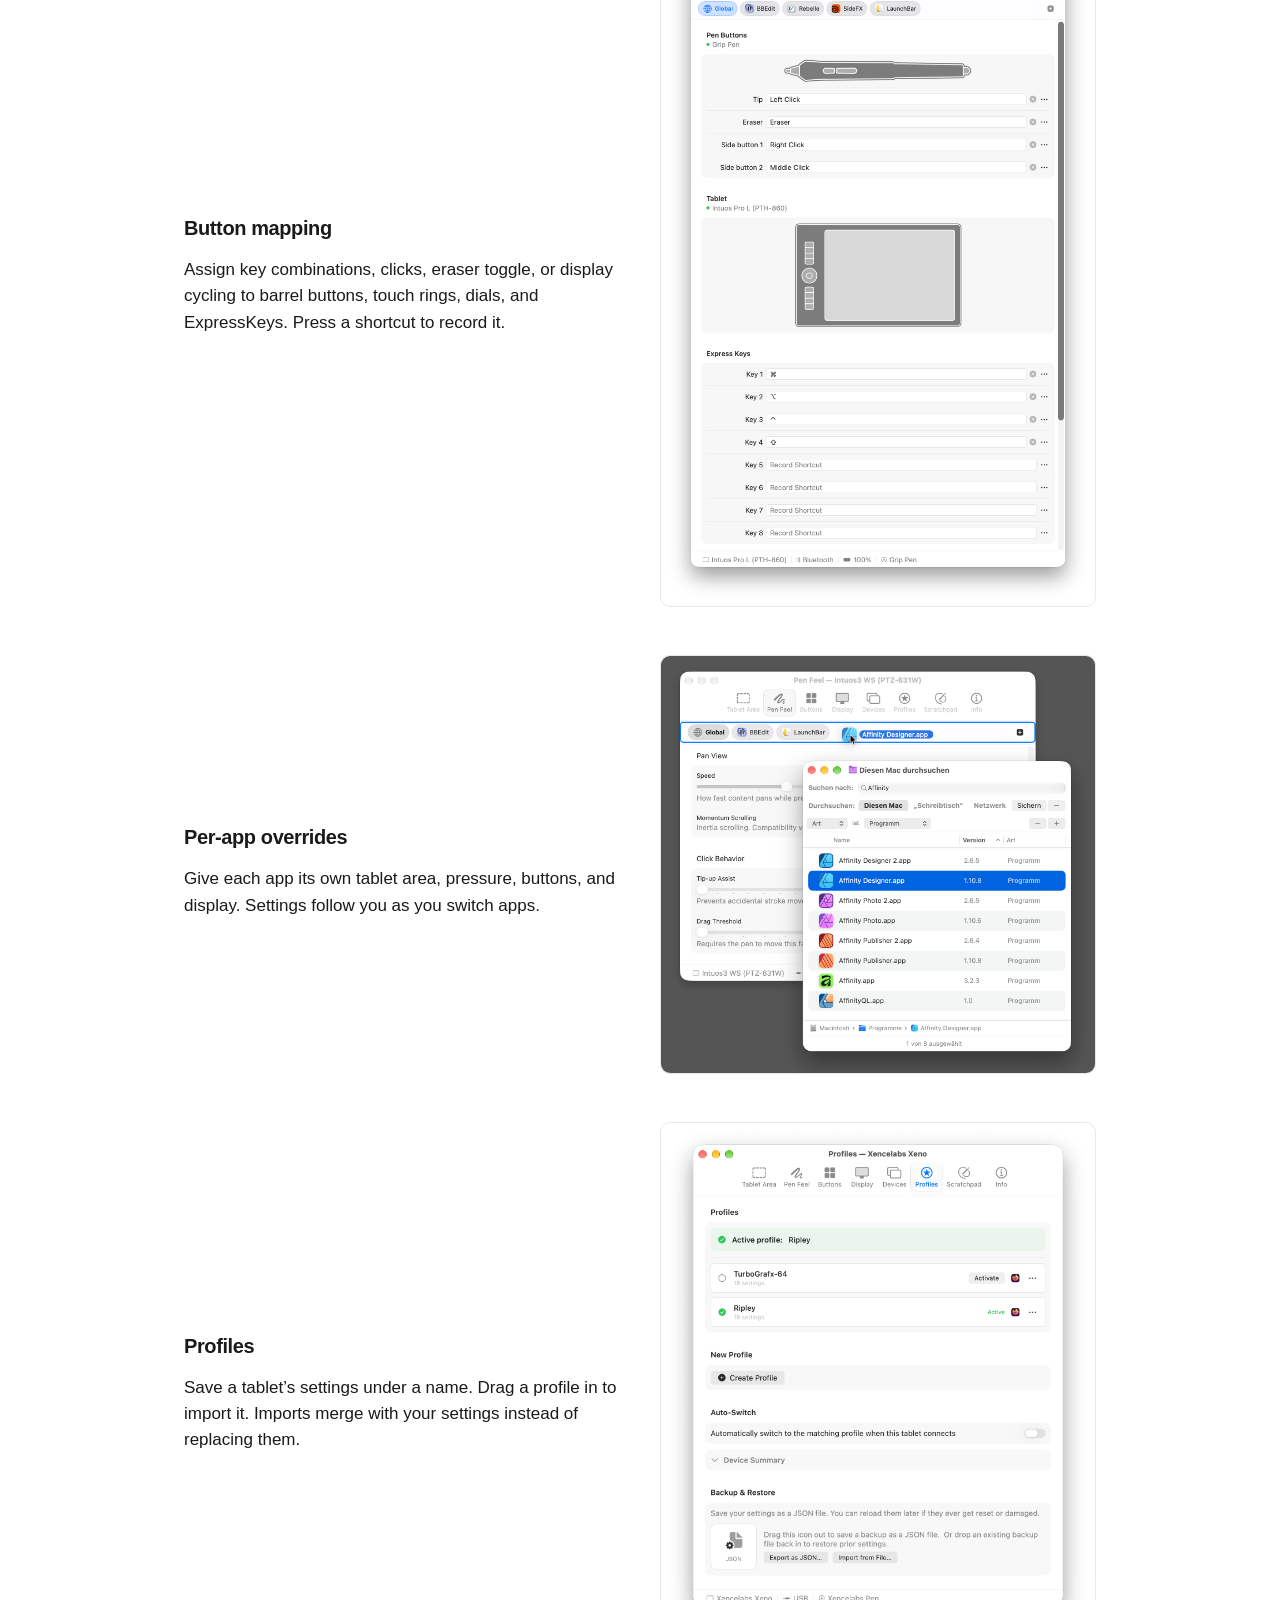
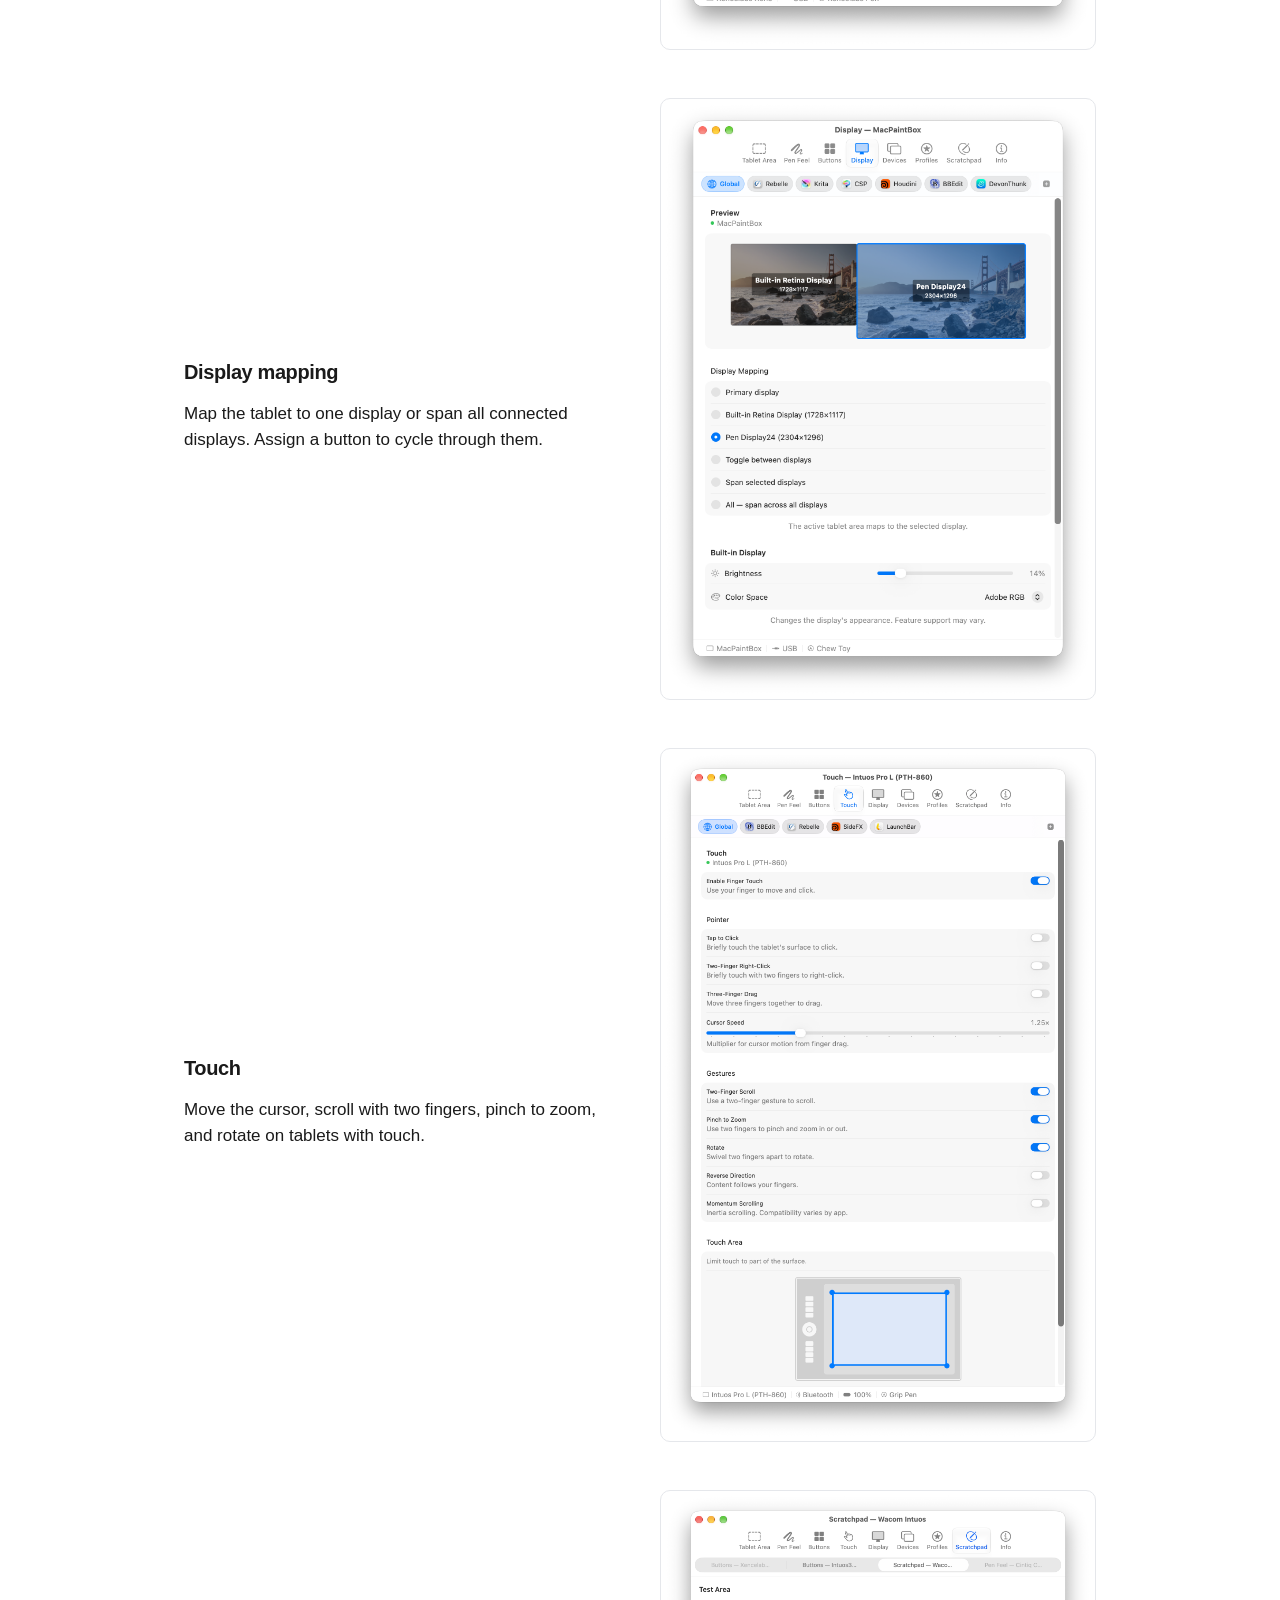
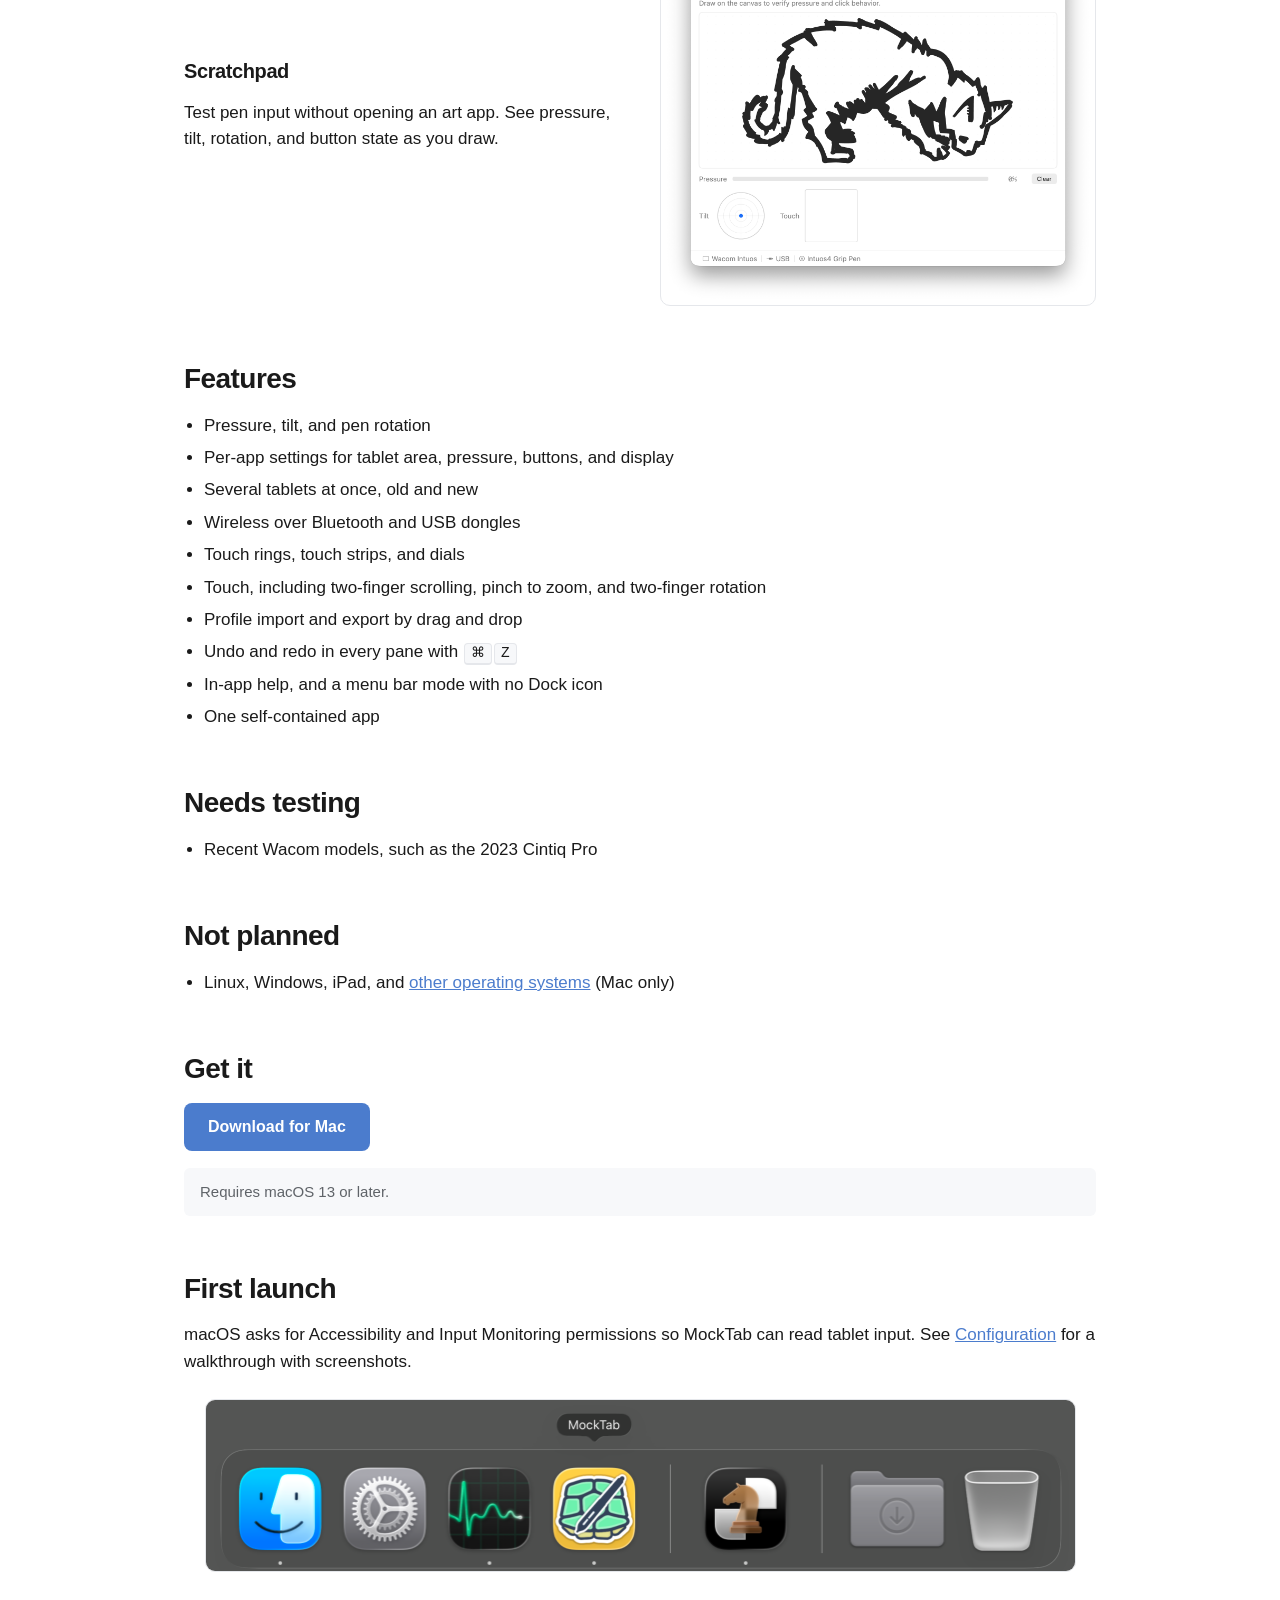
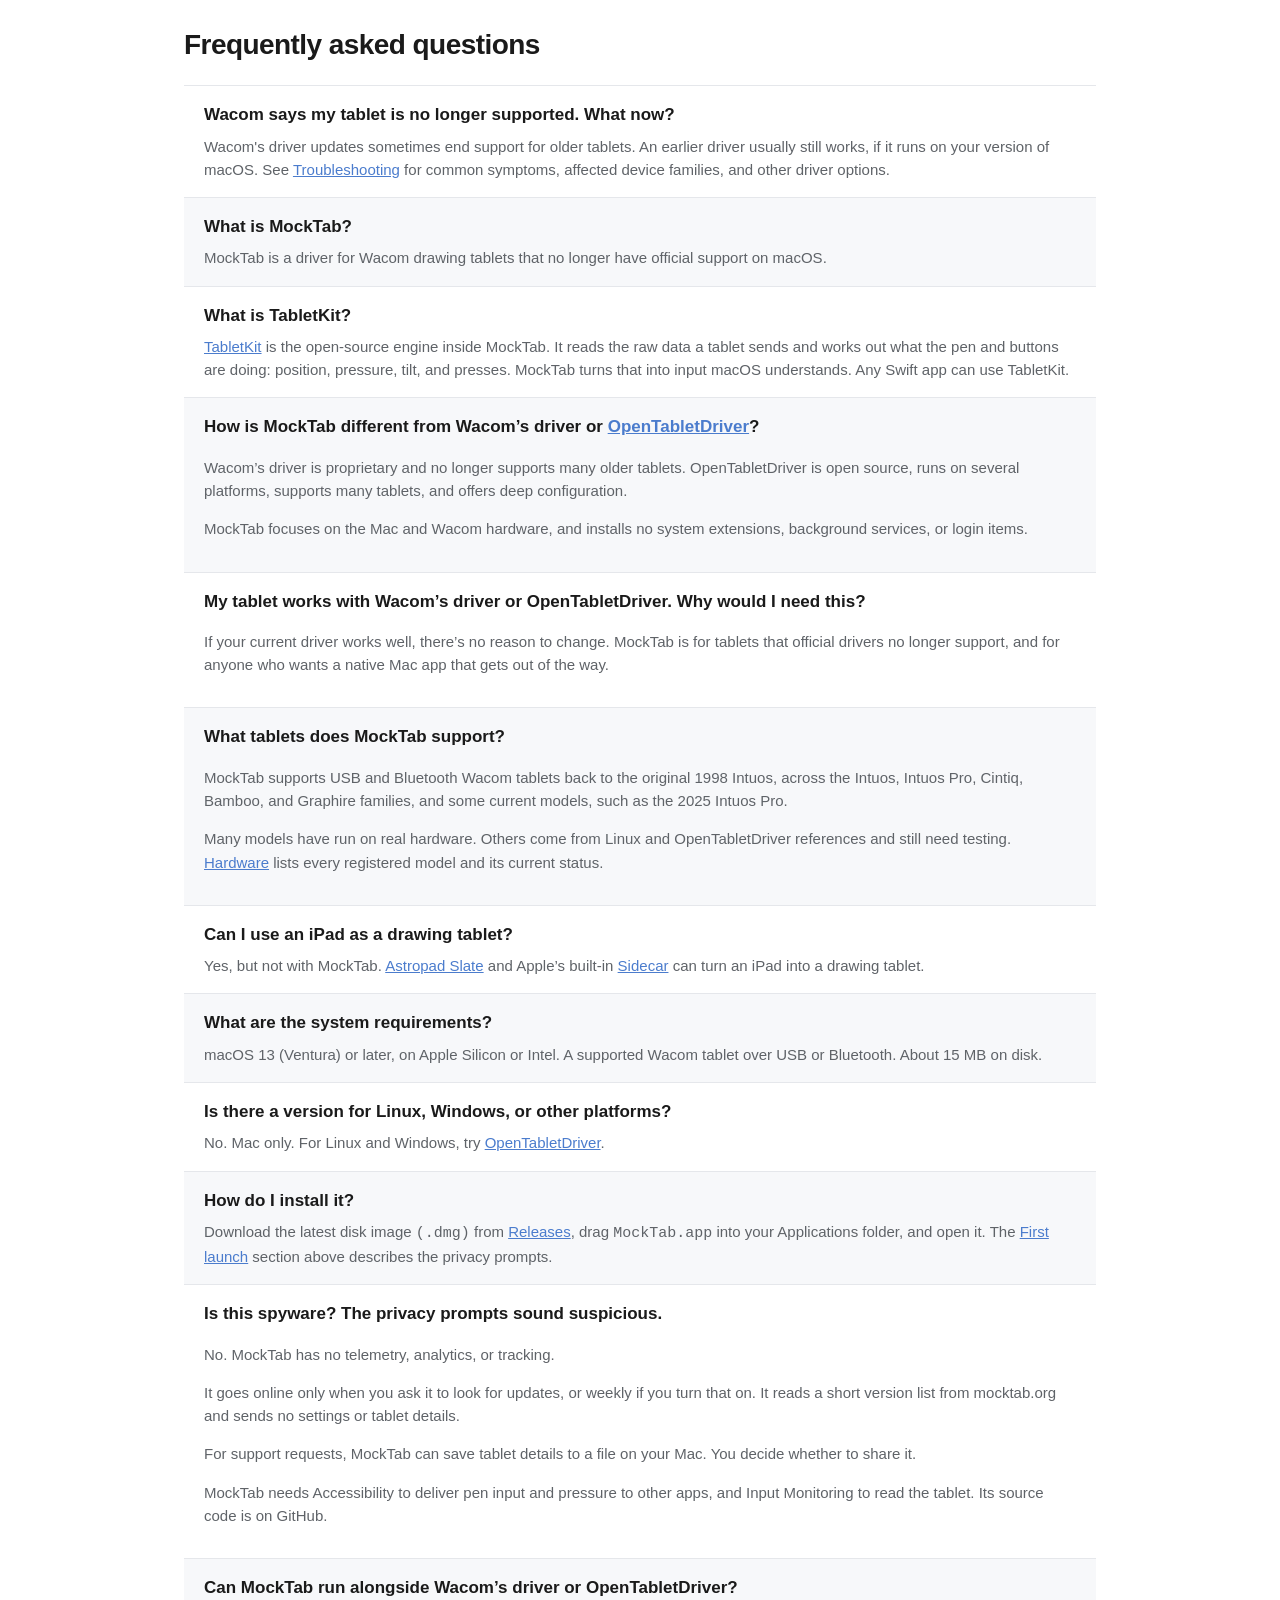
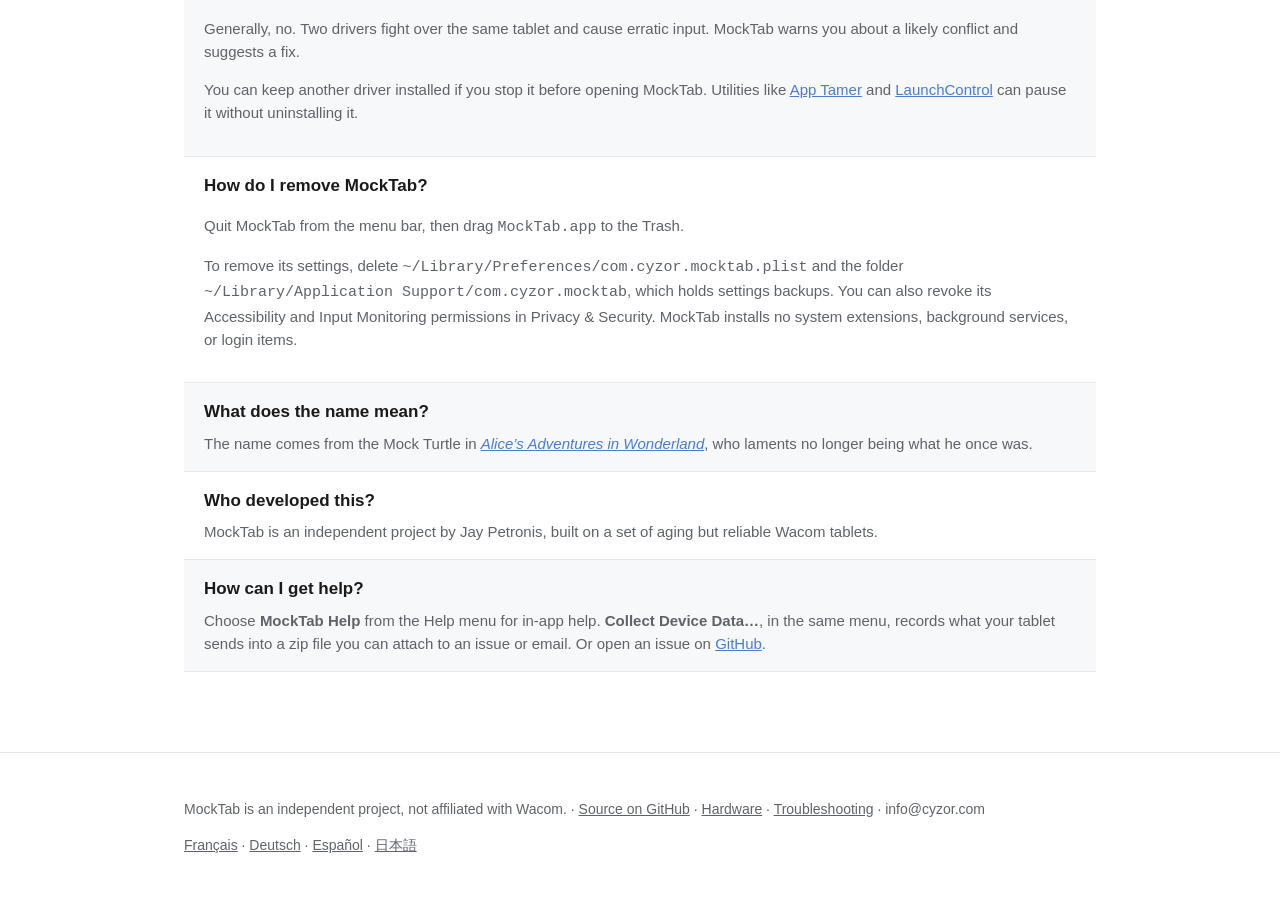
==== commit 6d9d883d: "Say when MockTab goes online Fix link spacing in FAQ metadata and restore troubleshooting page in si" ====
--- a/index.html
+++ b/index.html
@@ -10,6 +10,12 @@
         />
         <link rel="stylesheet" href="css/style.css" />
         <link rel="canonical" href="https://mocktab.org/" />
+        <link rel="alternate" hreflang="en" href="https://mocktab.org/" />
+        <link rel="alternate" hreflang="x-default" href="https://mocktab.org/" />
+        <link rel="alternate" hreflang="fr" href="https://mocktab.org/fr/" />
+        <link rel="alternate" hreflang="de" href="https://mocktab.org/de/" />
+        <link rel="alternate" hreflang="es" href="https://mocktab.org/es/" />
+        <link rel="alternate" hreflang="ja" href="https://mocktab.org/ja/" />
         <meta
             property="og:title"
             content="MockTab — Mac driver for older Wacom tablets"
@@ -69,7 +75,7 @@
         },
         {
             "@type": "Question",
-            "name": "How is MockTab different from Wacom's driver or OpenTabletDriver?",
+            "name": "How is MockTab different from Wacom\u2019s driver or OpenTabletDriver?",
             "acceptedAnswer": {
                 "@type": "Answer",
                 "text": "Wacom\u2019s driver is proprietary and no longer supports many older tablets. OpenTabletDriver is open source, runs on several platforms, supports many tablets, and offers deep configuration. MockTab focuses on the Mac and Wacom hardware, and installs no system extensions, background services, or login items."
@@ -77,10 +83,10 @@
         },
         {
             "@type": "Question",
-            "name": "My tablet works with Wacom's driver or OpenTabletDriver. Why would I need this?",
-            "acceptedAnswer": {
-                "@type": "Answer",
-                "text": "If your current driver works well, there's no reason to change. MockTab is for tablets that official drivers no longer support, and for anyone who wants a native Mac app that gets out of the way."
+            "name": "My tablet works with Wacom\u2019s driver or OpenTabletDriver. Why would I need this?",
+            "acceptedAnswer": {
+                "@type": "Answer",
+                "text": "If your current driver works well, there\u2019s no reason to change. MockTab is for tablets that official drivers no longer support, and for anyone who wants a native Mac app that gets out of the way."
             }
         },
         {
@@ -96,7 +102,7 @@
             "name": "Can I use an iPad as a drawing tablet?",
             "acceptedAnswer": {
                 "@type": "Answer",
-                "text": "Yes, but not with MockTab. Astropad Slate and Apple's built-in Sidecar can turn an iPad into a drawing tablet."
+                "text": "Yes, but not with MockTab. Astropad Slate and Apple\u2019s built-in Sidecar can turn an iPad into a drawing tablet."
             }
         },
         {
@@ -120,7 +126,7 @@
             "name": "How do I install it?",
             "acceptedAnswer": {
                 "@type": "Answer",
-                "text": "Download the latest disk image (.dmg) from Releases, drag MockTab.app into your Applications folder, and open it. The First launch section above walks through the privacy prompts."
+                "text": "Download the latest disk image (.dmg) from Releases, drag MockTab.app into your Applications folder, and open it. The First launch section above describes the privacy prompts."
             }
         },
         {
@@ -128,12 +134,12 @@
             "name": "Is this spyware? The privacy prompts sound suspicious.",
             "acceptedAnswer": {
                 "@type": "Answer",
-                "text": "No. MockTab makes no network connections and has no telemetry, analytics, or tracking. For support requests, MockTab can save tablet details to a file on your Mac. It sends nothing. You decide whether to share it. MockTab needs Accessibility to deliver pen input and pressure to other apps, and Input Monitoring to read the tablet. Its source code is on GitHub."
-            }
-        },
-        {
-            "@type": "Question",
-            "name": "Can MockTab run alongside Wacom's driver or OpenTabletDriver?",
+                "text": "No. MockTab has no telemetry, analytics, or tracking. It goes online only when you ask it to look for updates, or weekly if you turn that on. It reads a short version list from mocktab.org and sends no settings or tablet details. For support requests, MockTab can save tablet details to a file on your Mac. You decide whether to share it. MockTab needs Accessibility to deliver pen input and pressure to other apps, and Input Monitoring to read the tablet. Its source code is on GitHub."
+            }
+        },
+        {
+            "@type": "Question",
+            "name": "Can MockTab run alongside Wacom\u2019s driver or OpenTabletDriver?",
             "acceptedAnswer": {
                 "@type": "Answer",
                 "text": "Generally, no. Two drivers fight over the same tablet and cause erratic input. MockTab warns you about a likely conflict and suggests a fix. You can keep another driver installed if you stop it before opening MockTab. Utilities like App Tamer and LaunchControl can pause it without uninstalling it."
@@ -152,7 +158,7 @@
             "name": "What does the name mean?",
             "acceptedAnswer": {
                 "@type": "Answer",
-                "text": "The name comes from the Mock Turtle in Alice's Adventures in Wonderland, who laments no longer being what he once was."
+                "text": "The name comes from the Mock Turtle in Alice\u2019s Adventures in Wonderland, who laments no longer being what he once was."
             }
         },
         {
@@ -459,7 +465,7 @@
 					How do I install it?
 				</p>
 				<p class="faq-a">
-					Download the latest disk image <code>(.dmg)</code> from <a href="https://github.com/Cyzor/tablet-driver/releases">Releases</a>, drag <code>MockTab.app</code> into your Applications folder, and open it. The <a href="#first-launch">First launch</a> section above walks through the privacy prompts. 
+					Download the latest disk image <code>(.dmg)</code> from <a href="https://github.com/Cyzor/tablet-driver/releases">Releases</a>, drag <code>MockTab.app</code> into your Applications folder, and open it. The <a href="#first-launch">First launch</a> section above describes the privacy prompts. 
 				</p>
 			</div>
 			<div class="faq-item">
@@ -468,10 +474,13 @@
 				</p>
 				<div class="faq-a">
 					<p>
-						No. MockTab makes no network connections and has no telemetry, analytics, or tracking.
-					</p>
-					<p>
-						For support requests, MockTab can save tablet details to a file on your Mac. It sends nothing. You decide whether to share it.
+						No. MockTab has no telemetry, analytics, or tracking.
+					</p>
+					<p>
+						It goes online only when you ask it to look for updates, or weekly if you turn that on. It reads a short version list from mocktab.org and sends no settings or tablet details.
+					</p>
+					<p>
+						For support requests, MockTab can save tablet details to a file on your Mac. You decide whether to share it.
 					</p>
 					<p>
 						MockTab needs Accessibility to deliver pen input and pressure to other apps, and Input Monitoring to read the tablet. Its source code is on GitHub.
@@ -536,6 +545,9 @@
 		<p>
 			MockTab is an independent project, not affiliated with Wacom. &middot; <a href="https://github.com/Cyzor/tablet-driver">Source on GitHub</a> &middot; <a href="/hardware.html">Hardware</a> &middot; <a href="/troubleshooting.html">Troubleshooting</a> &middot; <span style="unicode-bidi: bidi-override; direction: rtl">moc.rozyc@ofni</span> 
 		</p>
+		<p>
+			<a href="/fr/" hreflang="fr" lang="fr">Français</a> &middot; <a href="/de/" hreflang="de" lang="de">Deutsch</a> &middot; <a href="/es/" hreflang="es" lang="es">Español</a> &middot; <a href="/ja/" hreflang="ja" lang="ja">日本語</a> 
+		</p>
 	</div>
 </footer>
 </body>
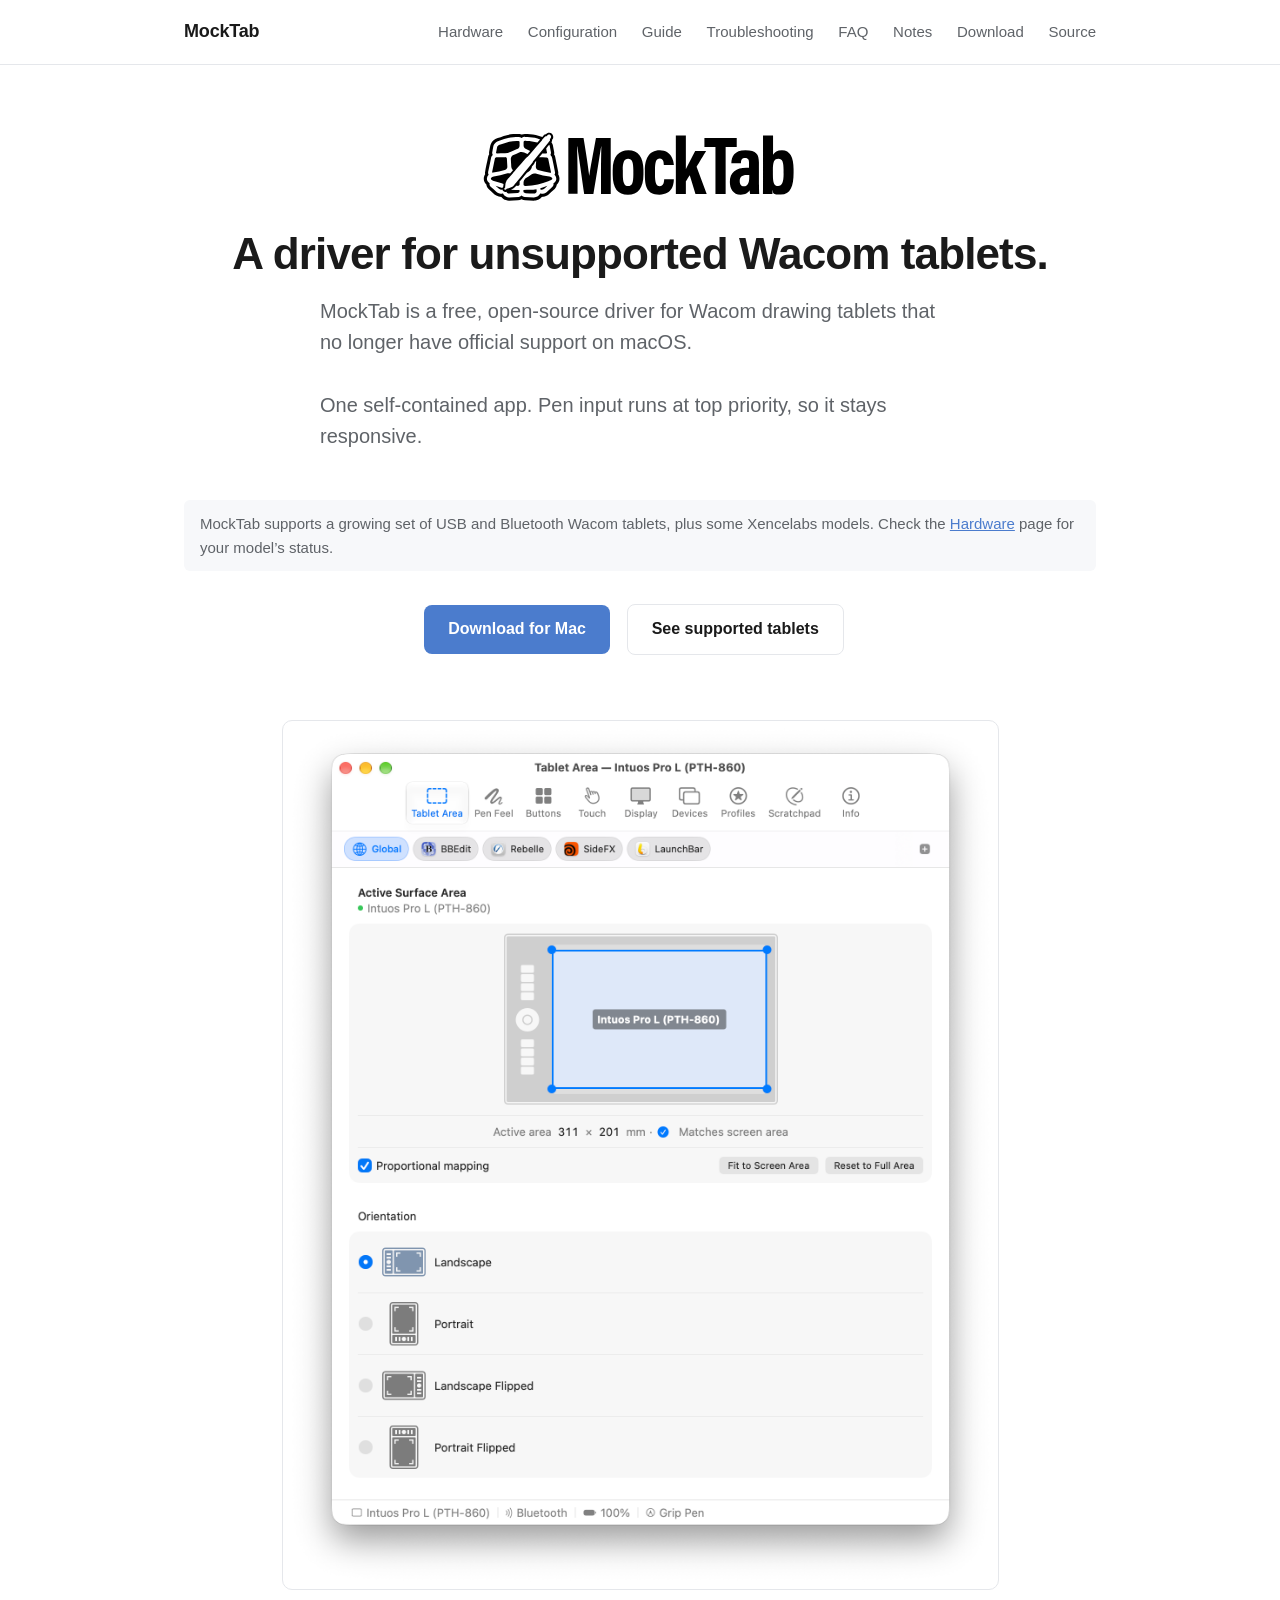
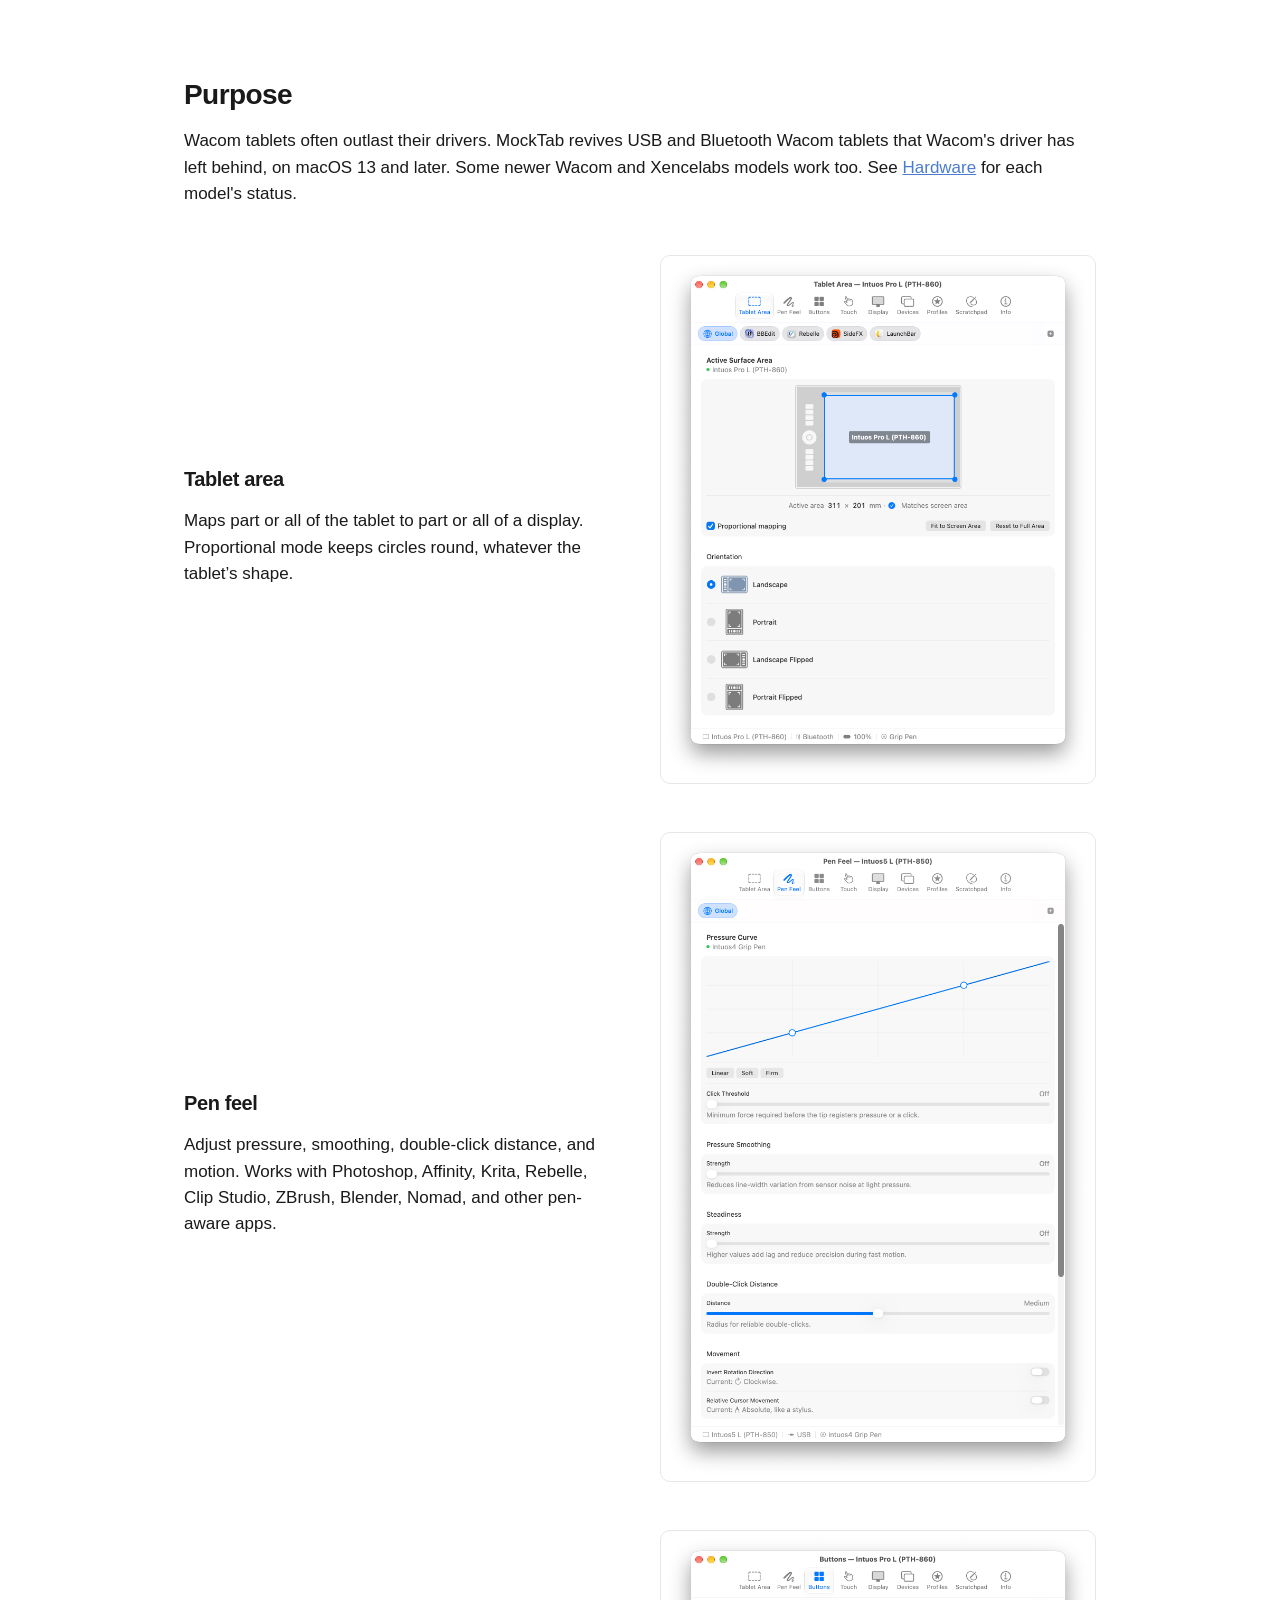
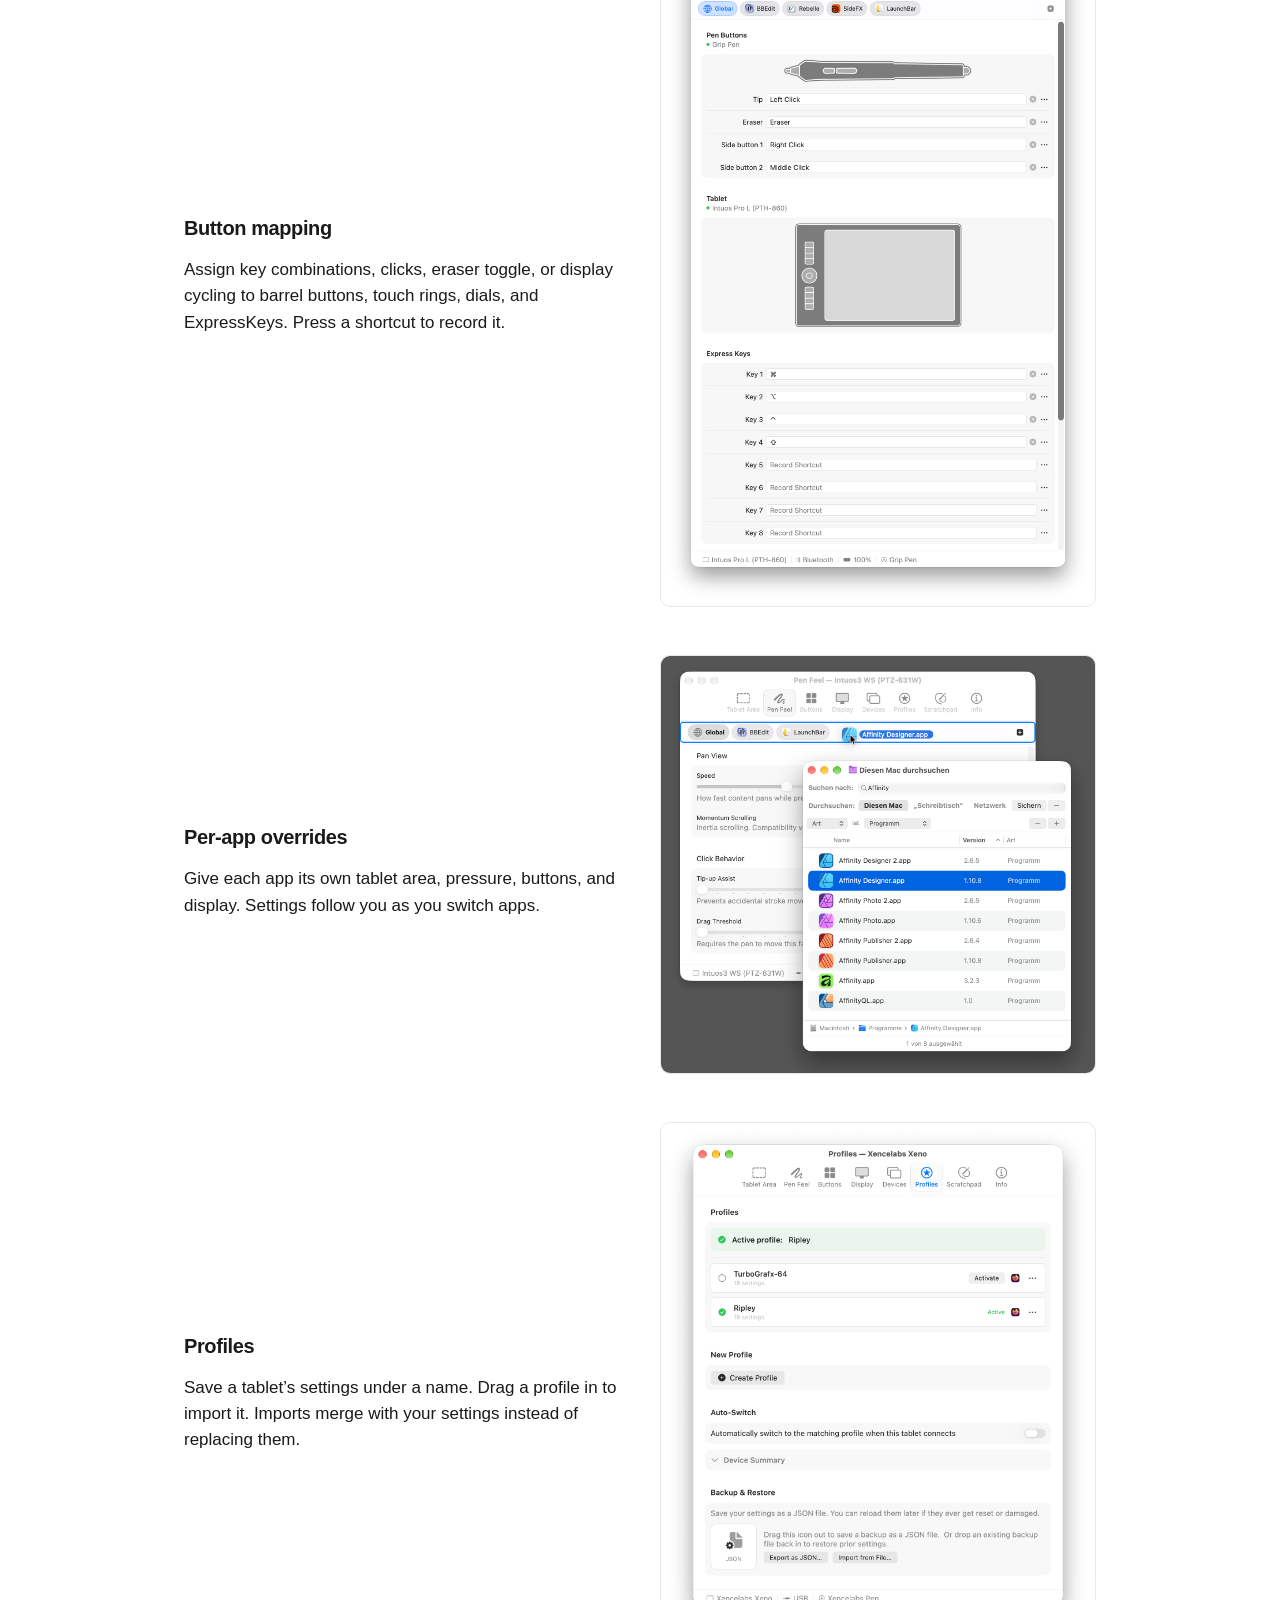
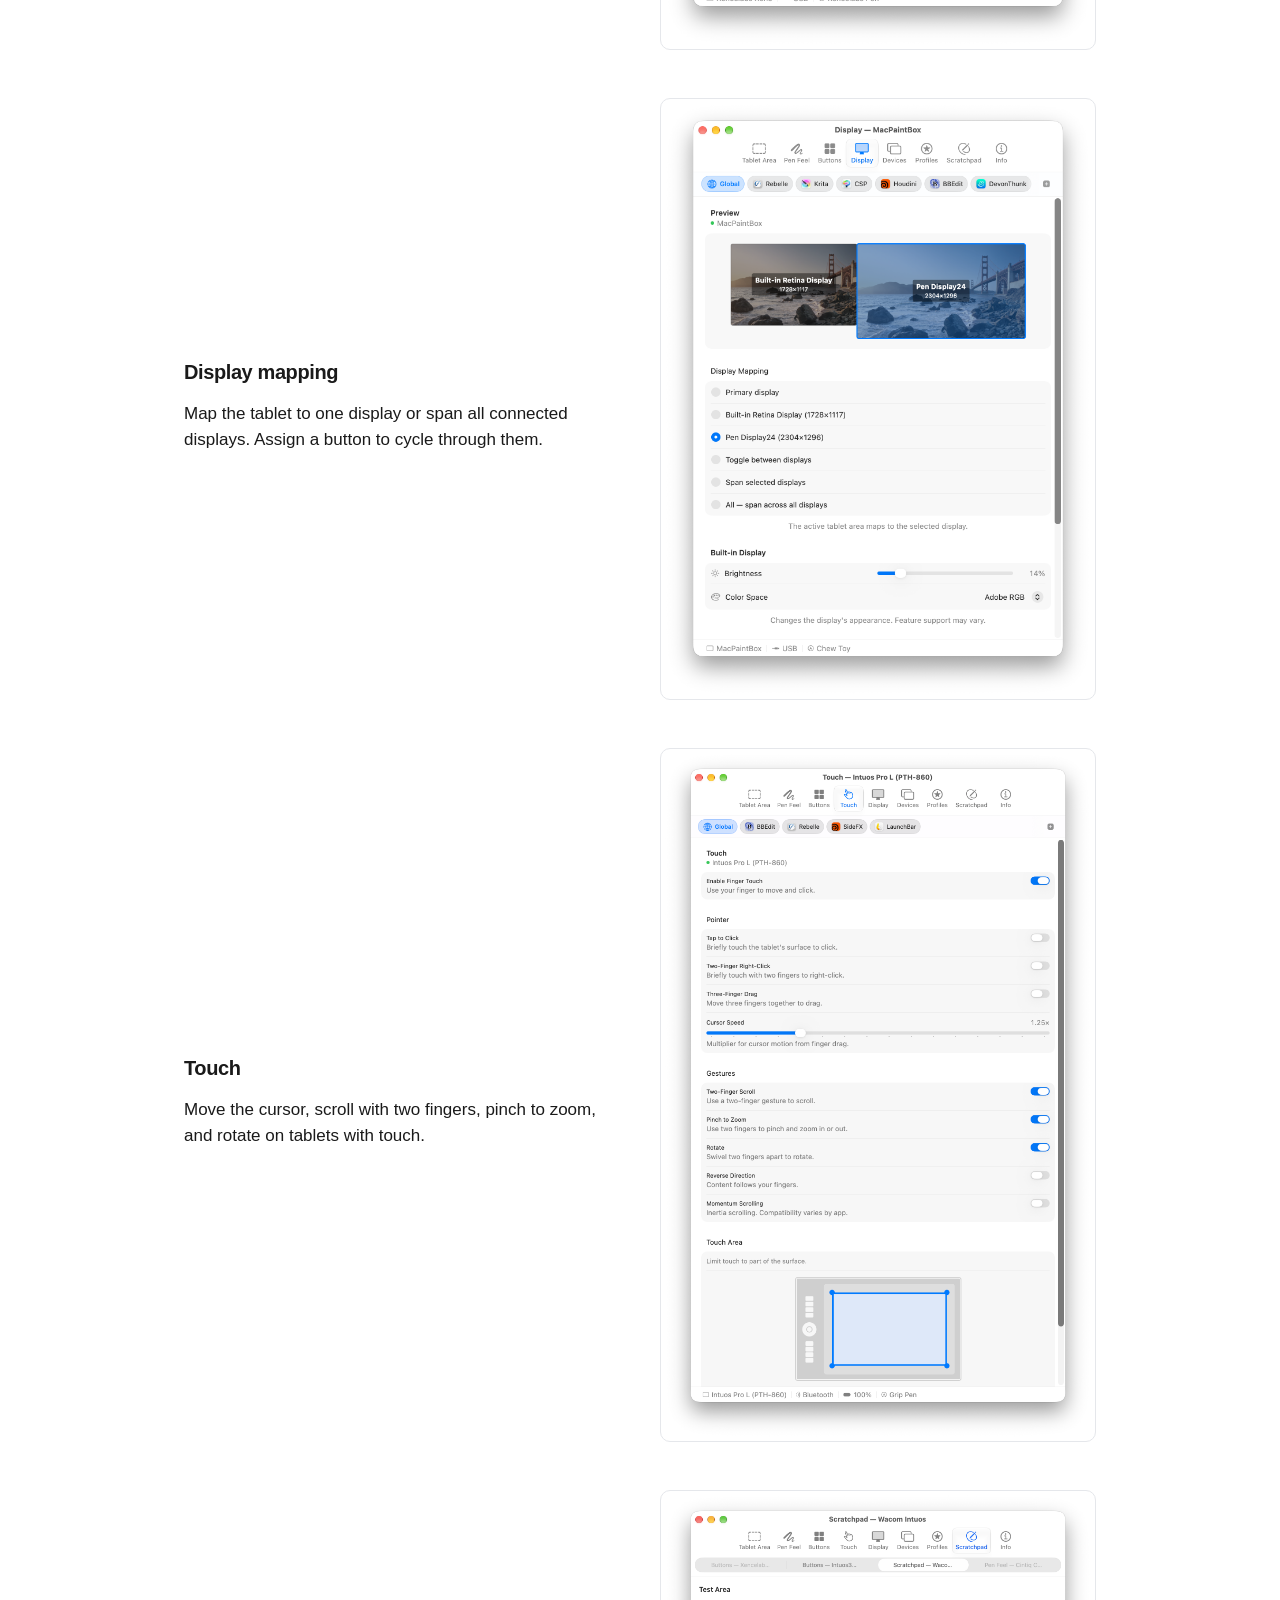
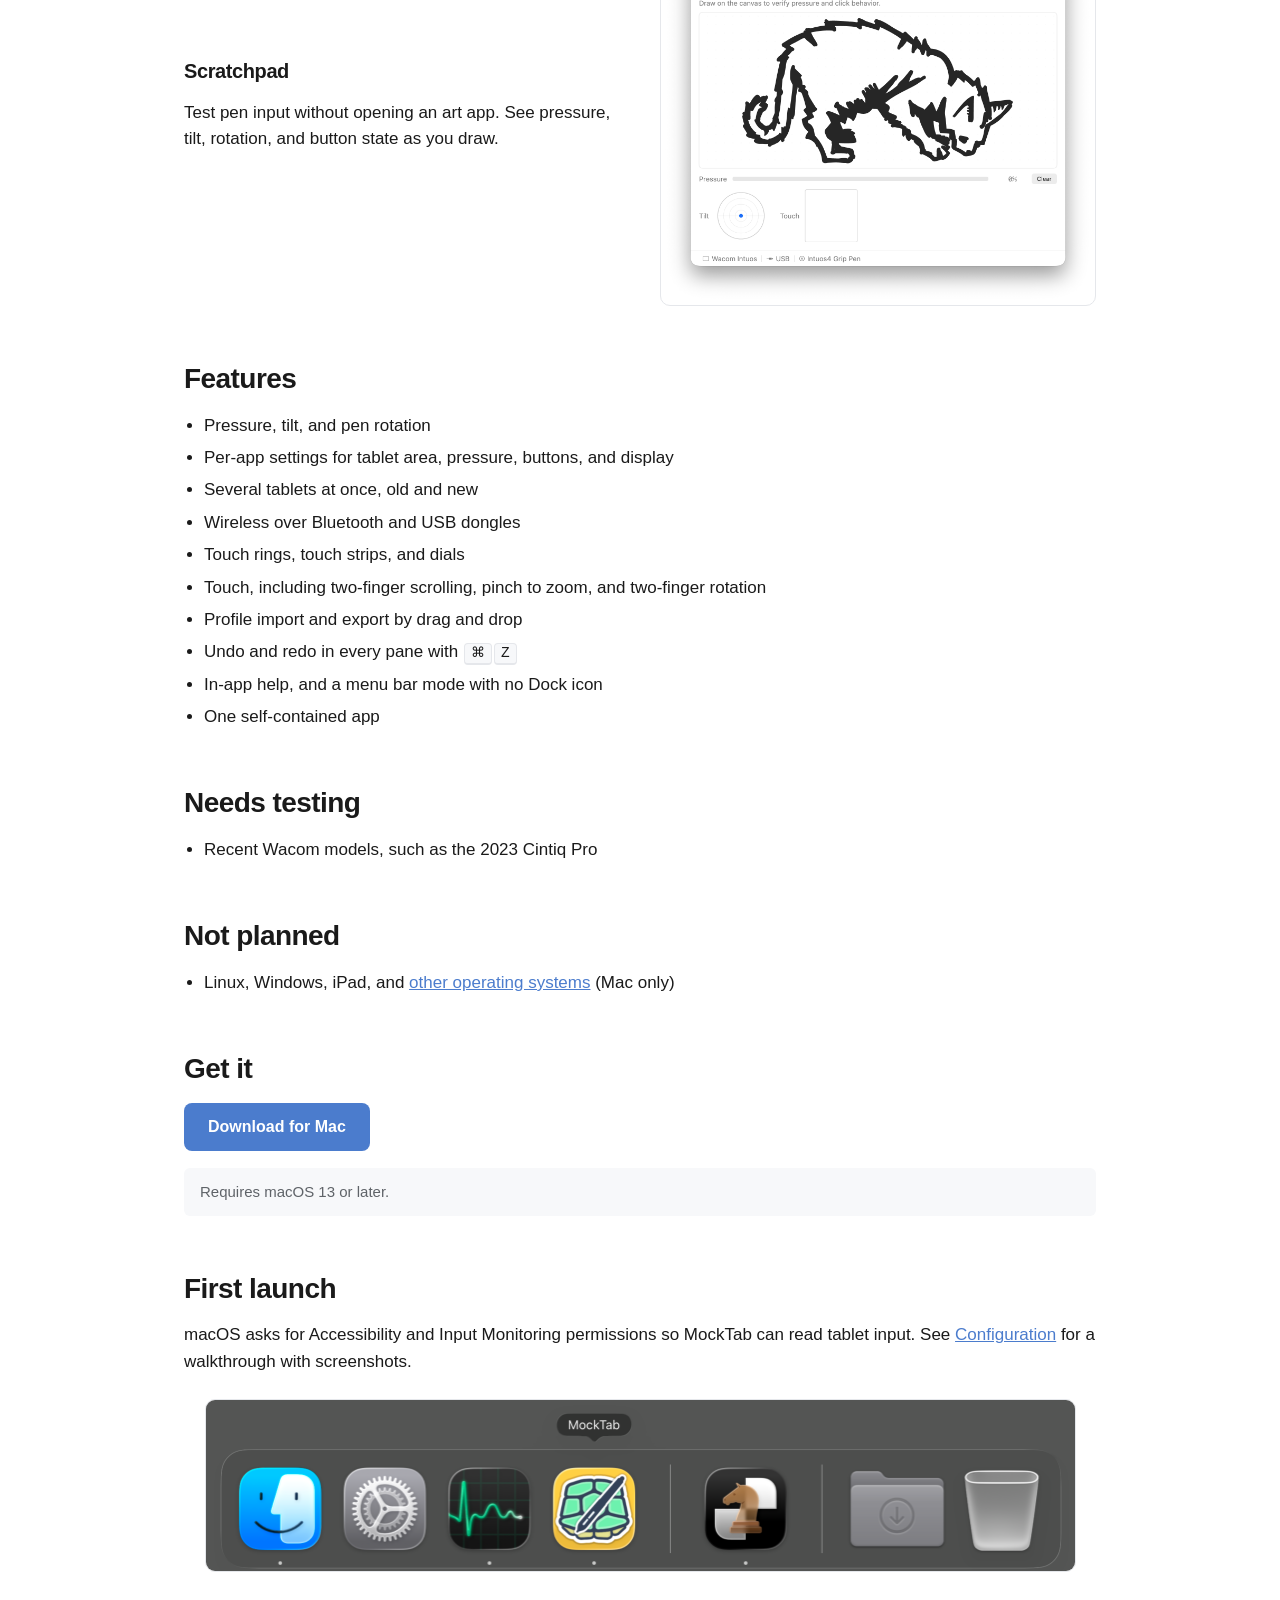
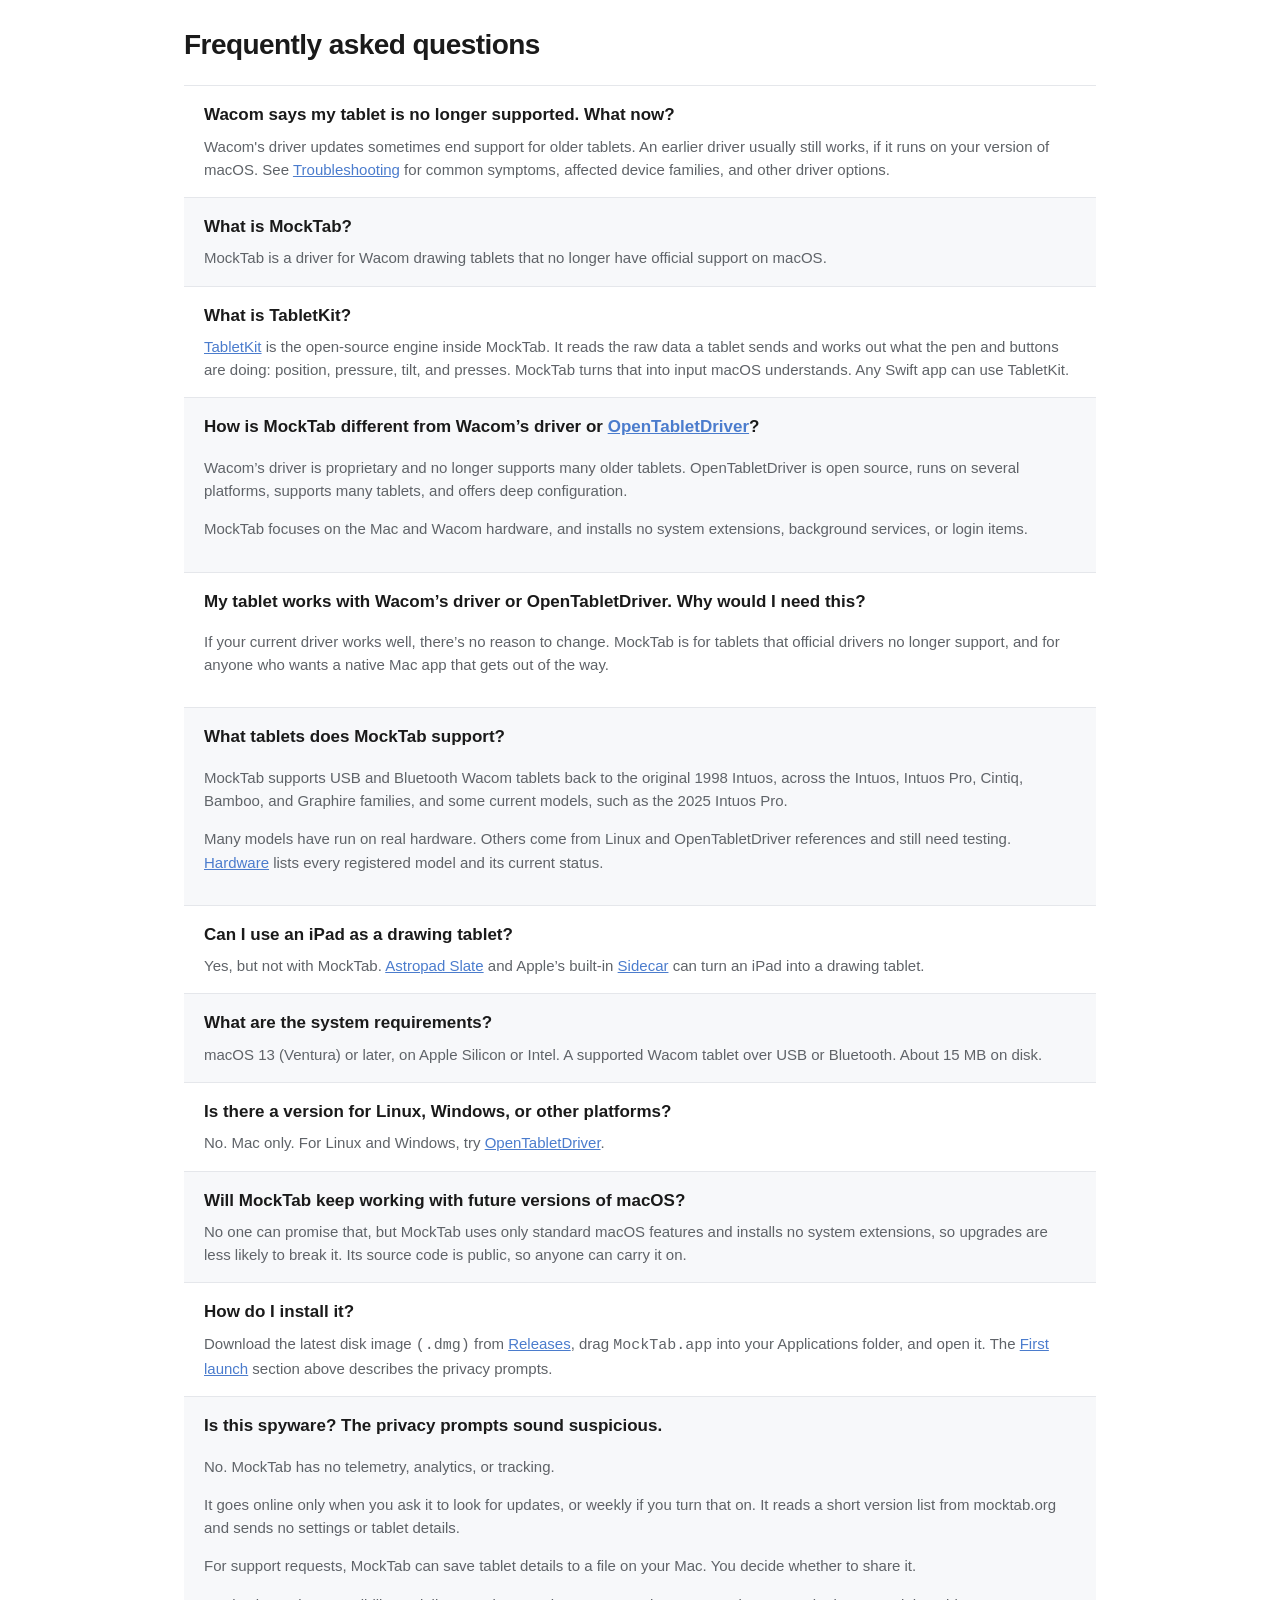
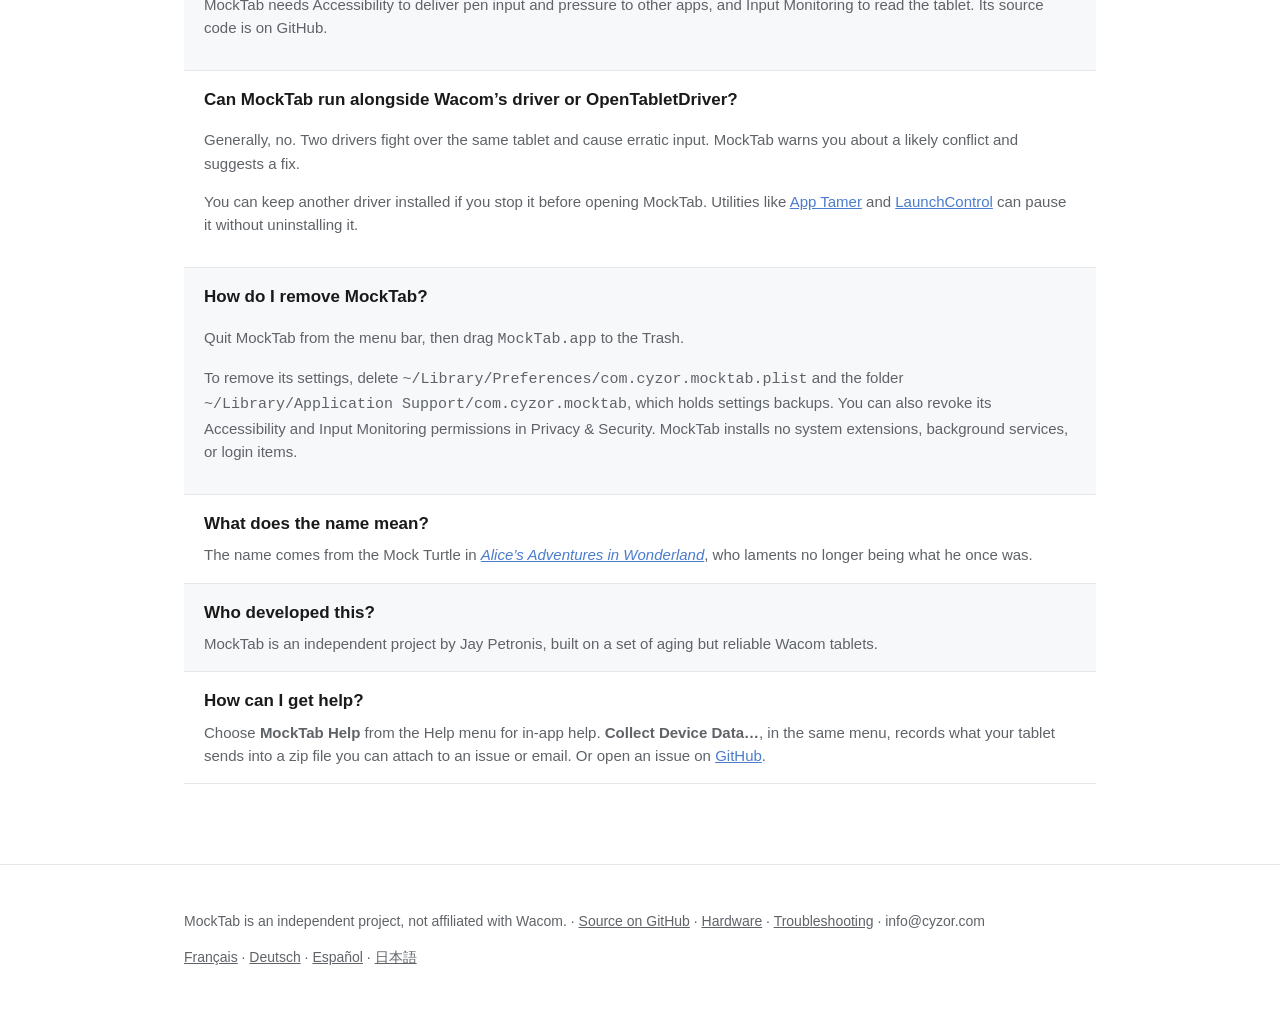
==== commit 9affa15c: "Quote Wacom's error messages and answer whether MockTab will keep working" ====
--- a/index.html
+++ b/index.html
@@ -123,6 +123,14 @@
         },
         {
             "@type": "Question",
+            "name": "Will MockTab keep working with future versions of macOS?",
+            "acceptedAnswer": {
+                "@type": "Answer",
+                "text": "No one can promise that, but MockTab uses only standard macOS features and installs no system extensions, so upgrades are less likely to break it. Its source code is public, so anyone can carry it on."
+            }
+        },
+        {
+            "@type": "Question",
             "name": "How do I install it?",
             "acceptedAnswer": {
                 "@type": "Answer",
@@ -462,6 +470,14 @@
 			</div>
 			<div class="faq-item">
 				<p class="faq-q">
+					Will MockTab keep working with future versions of macOS?
+				</p>
+				<p class="faq-a">
+					No one can promise that, but MockTab uses only standard macOS features and installs no system extensions, so upgrades are less likely to break it. Its source code is public, so anyone can carry it on.
+				</p>
+			</div>
+			<div class="faq-item">
+				<p class="faq-q">
 					How do I install it?
 				</p>
 				<p class="faq-a">
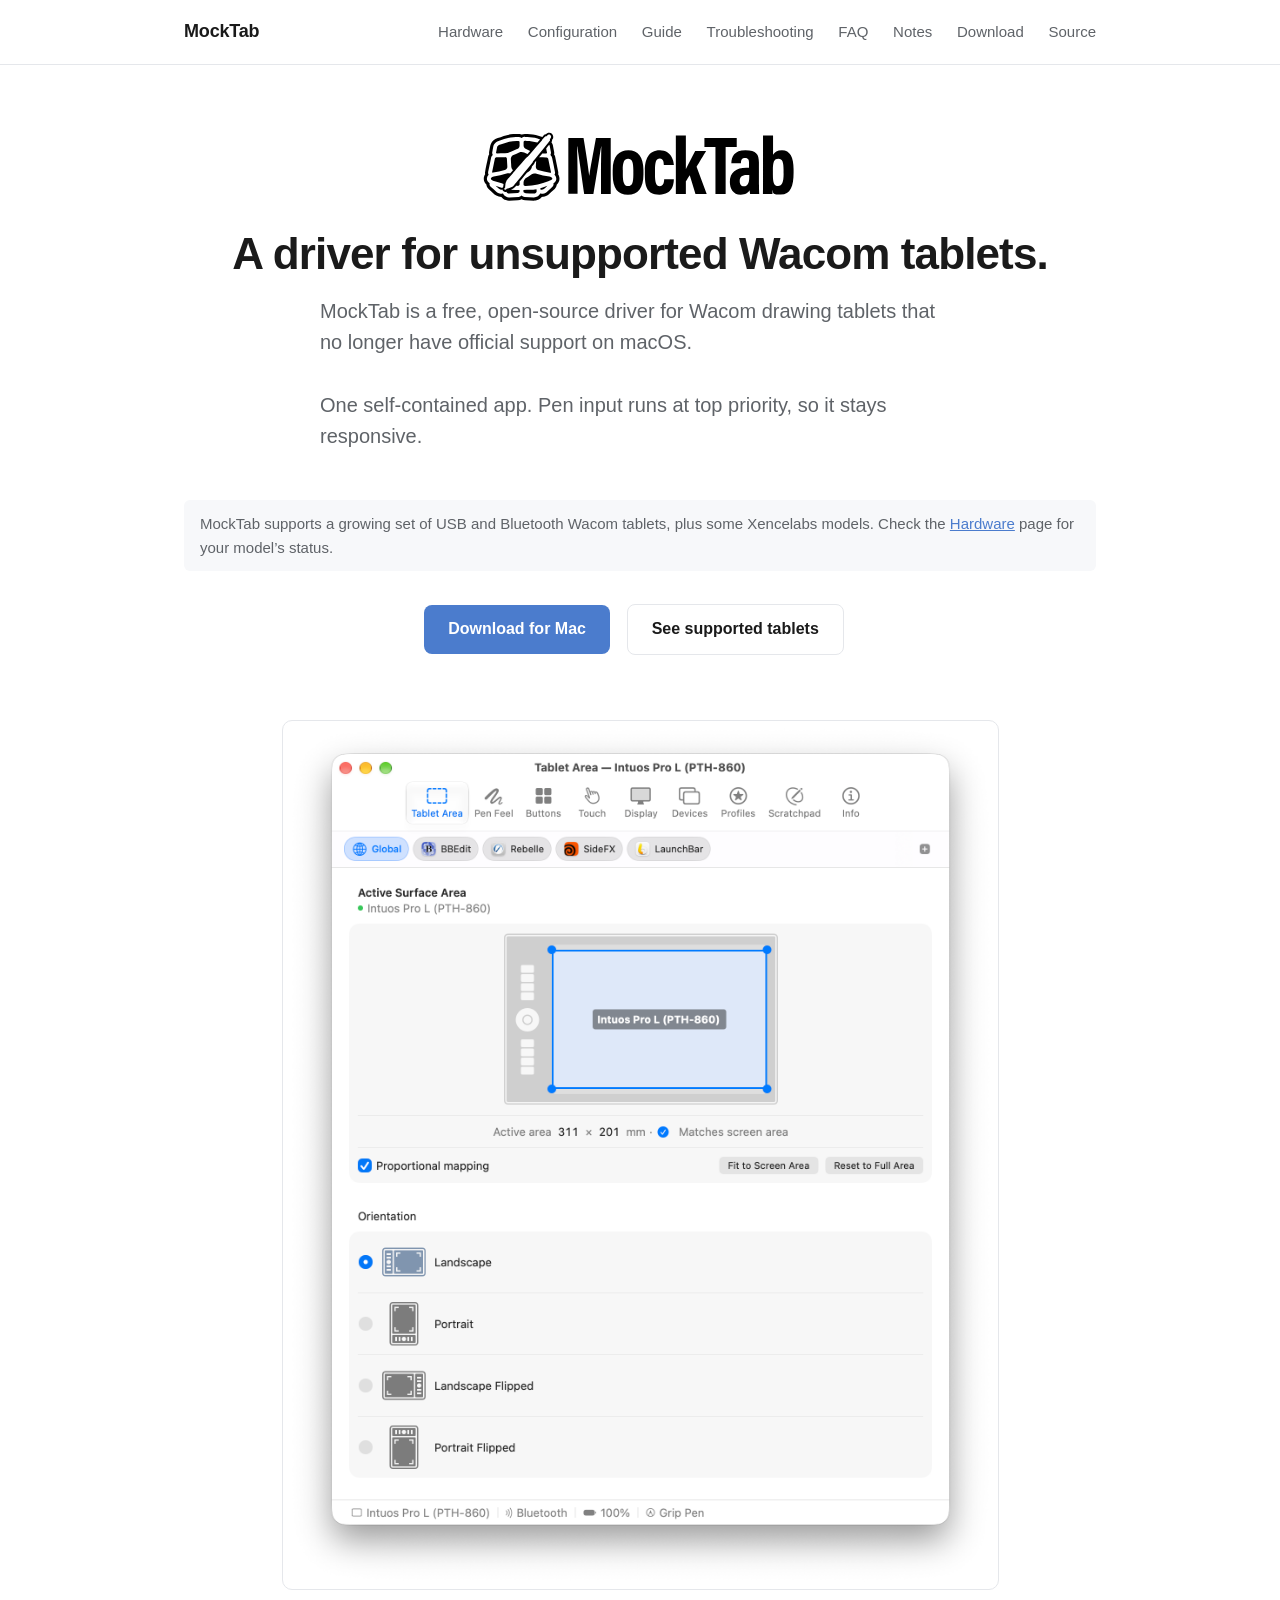
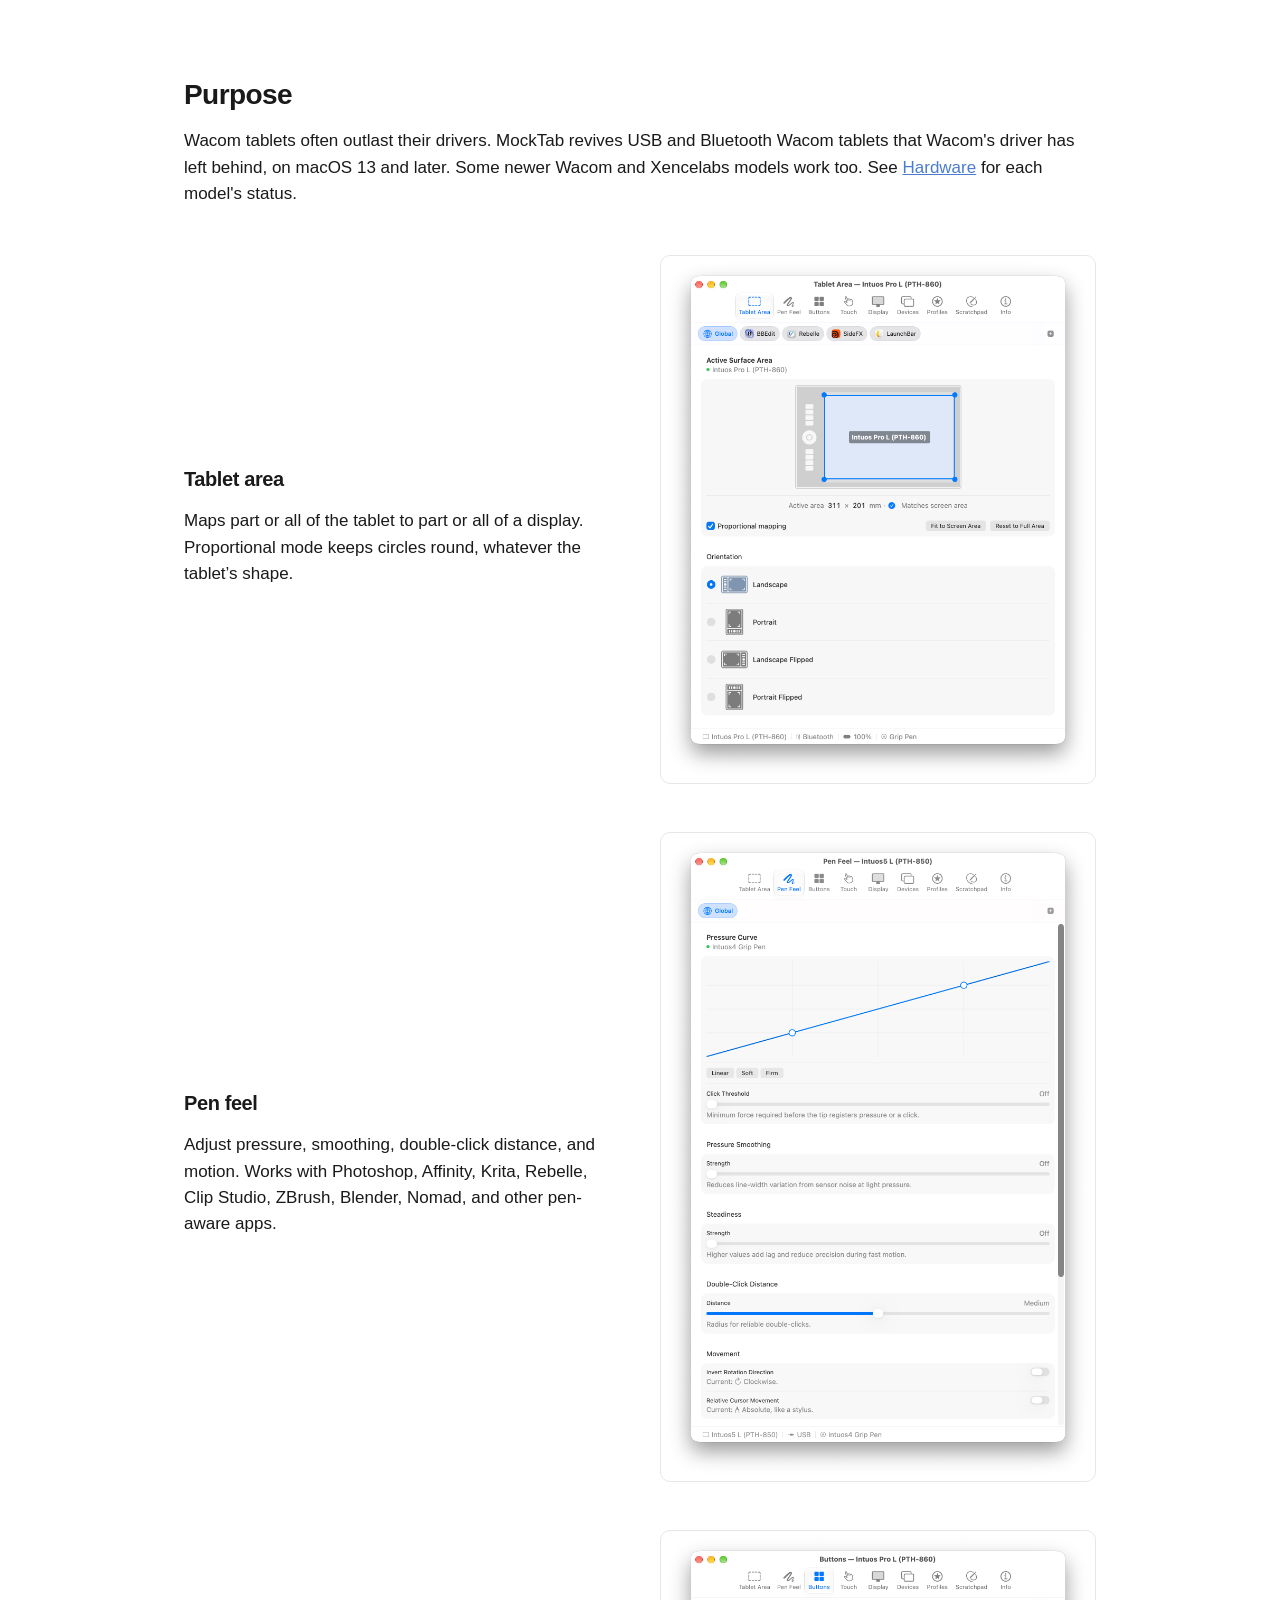
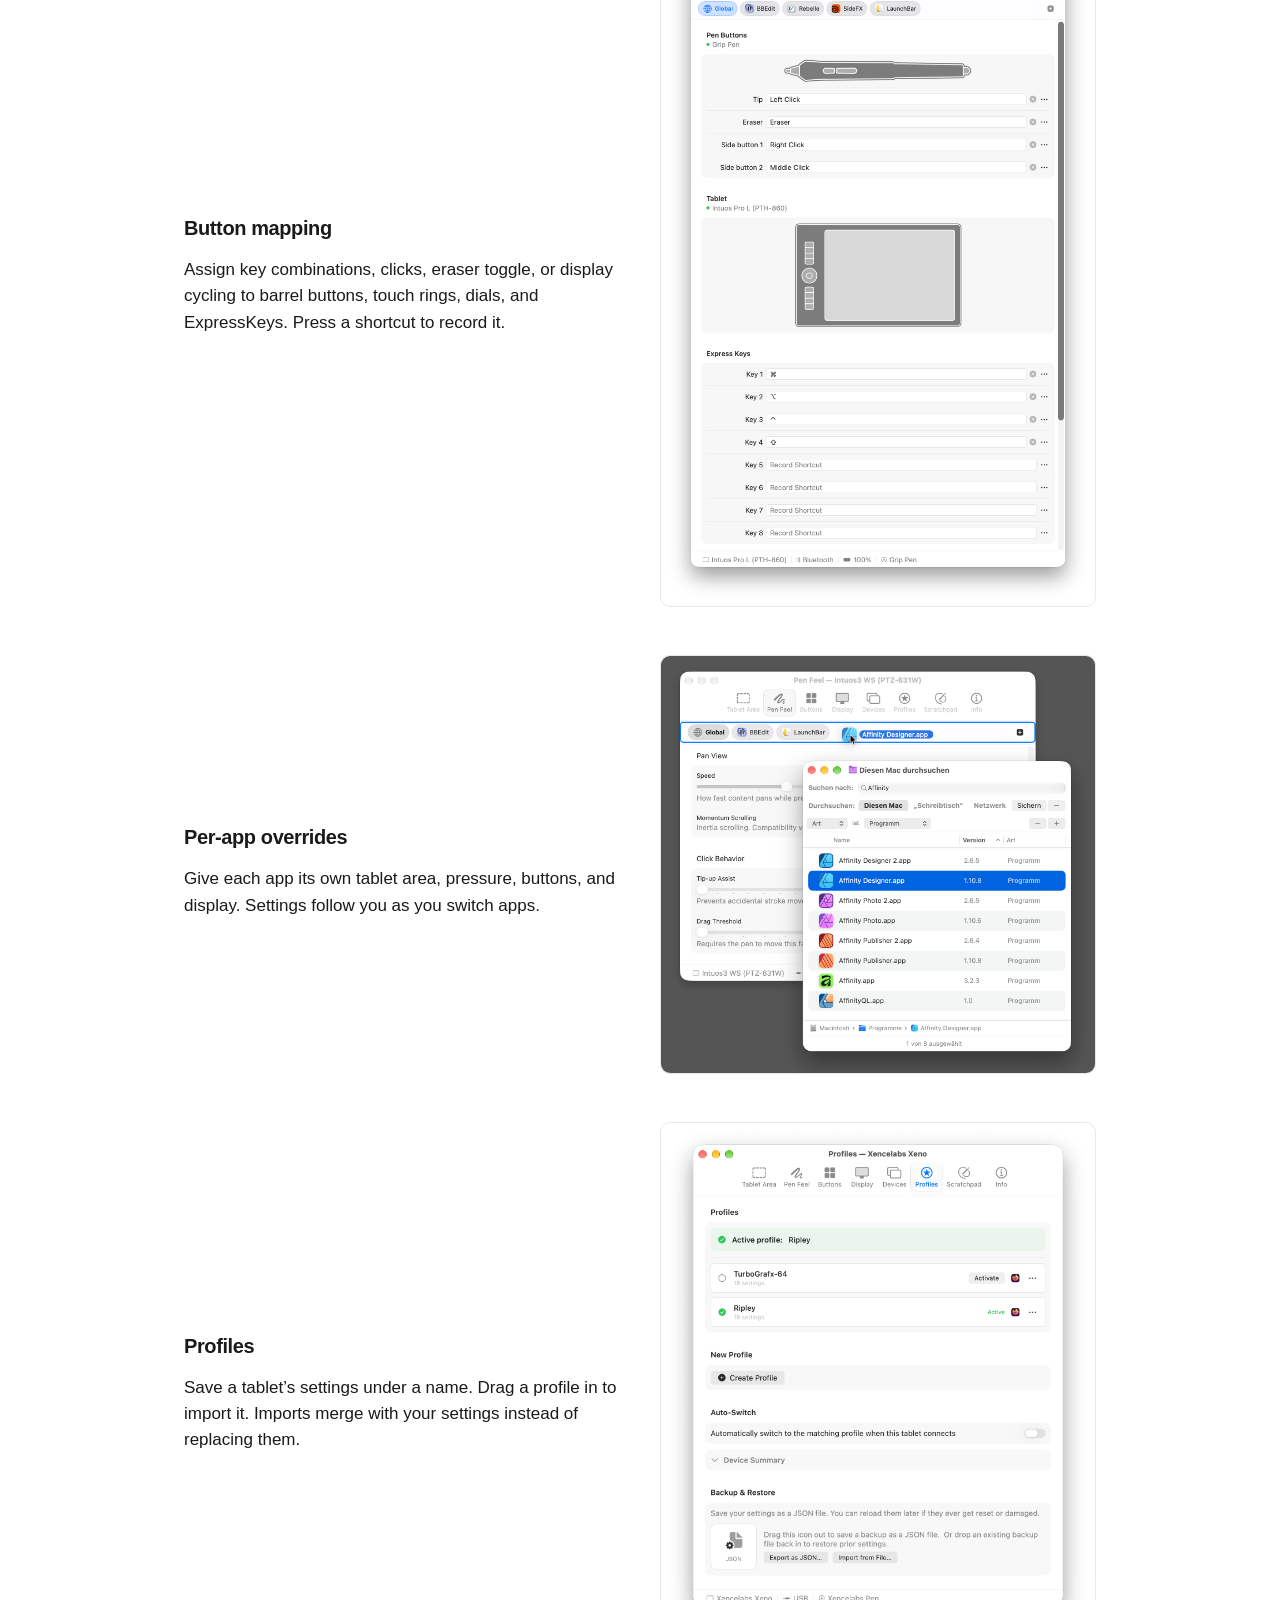
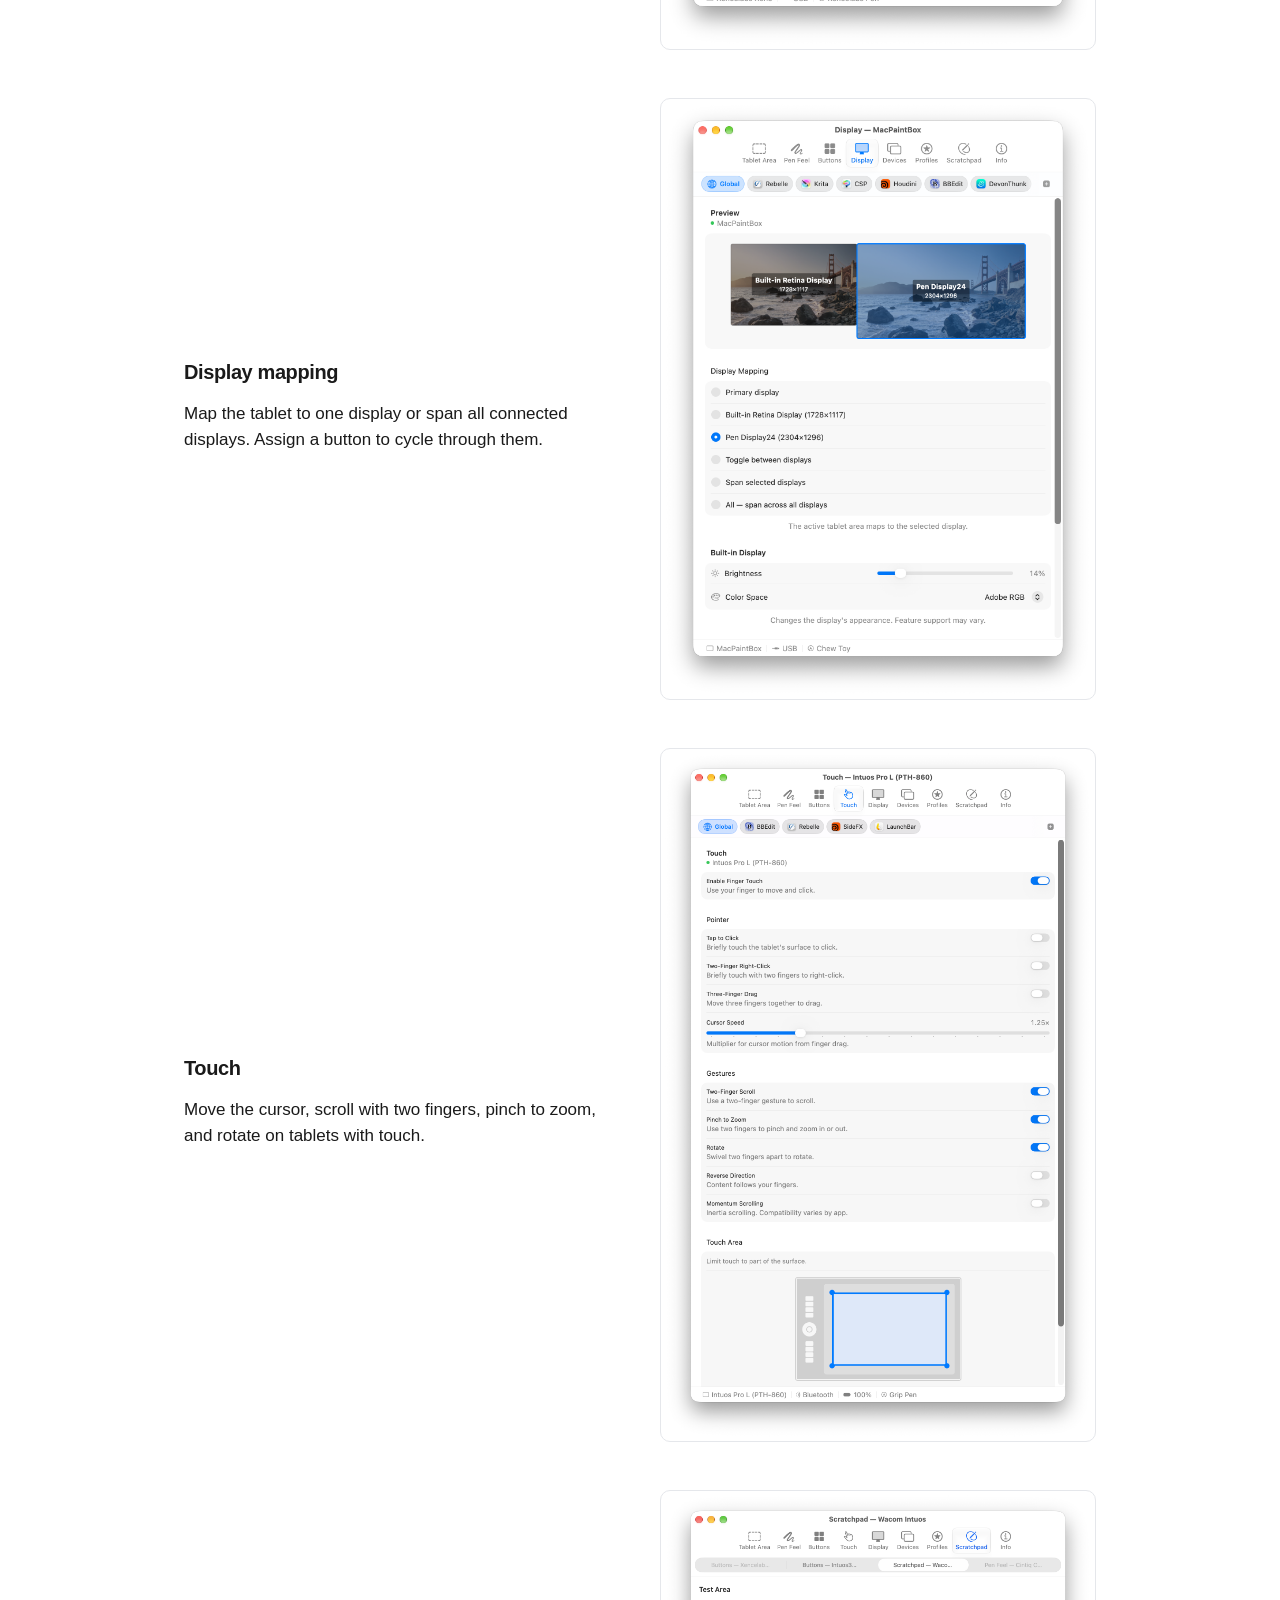
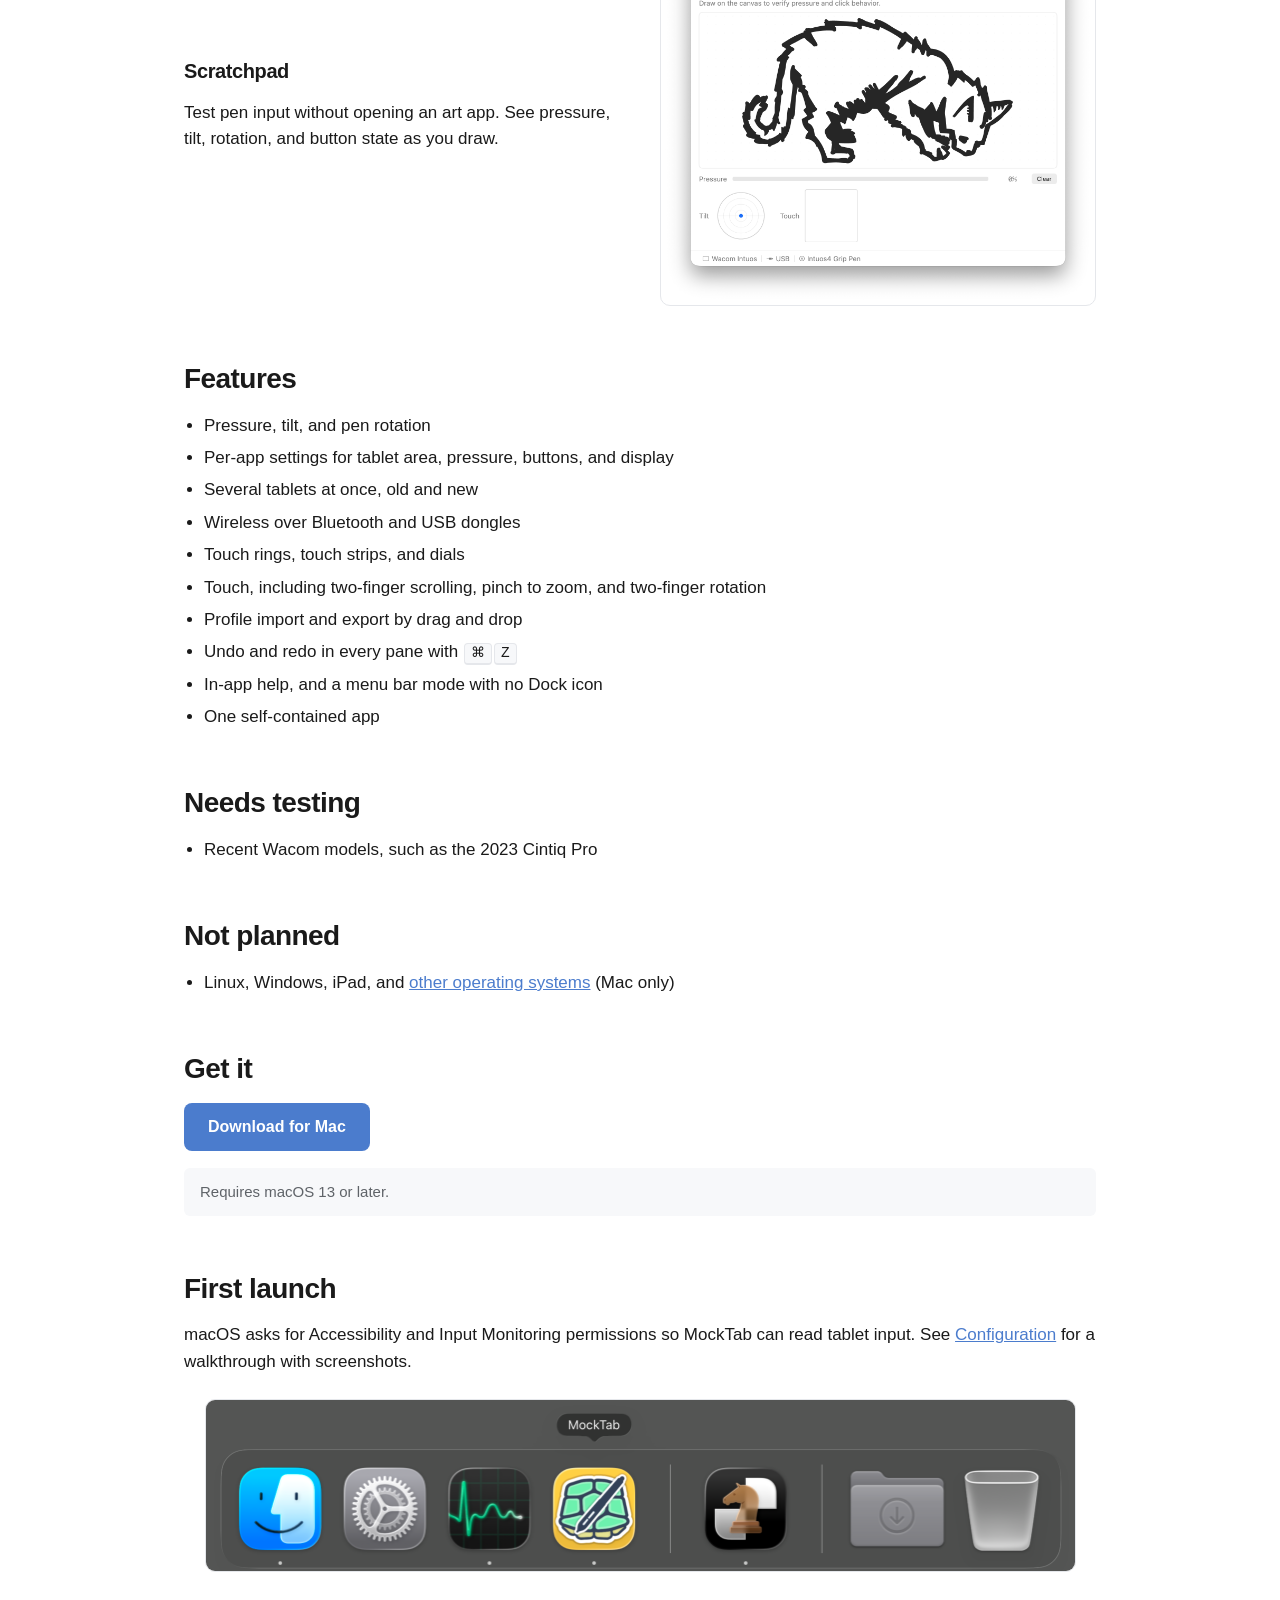
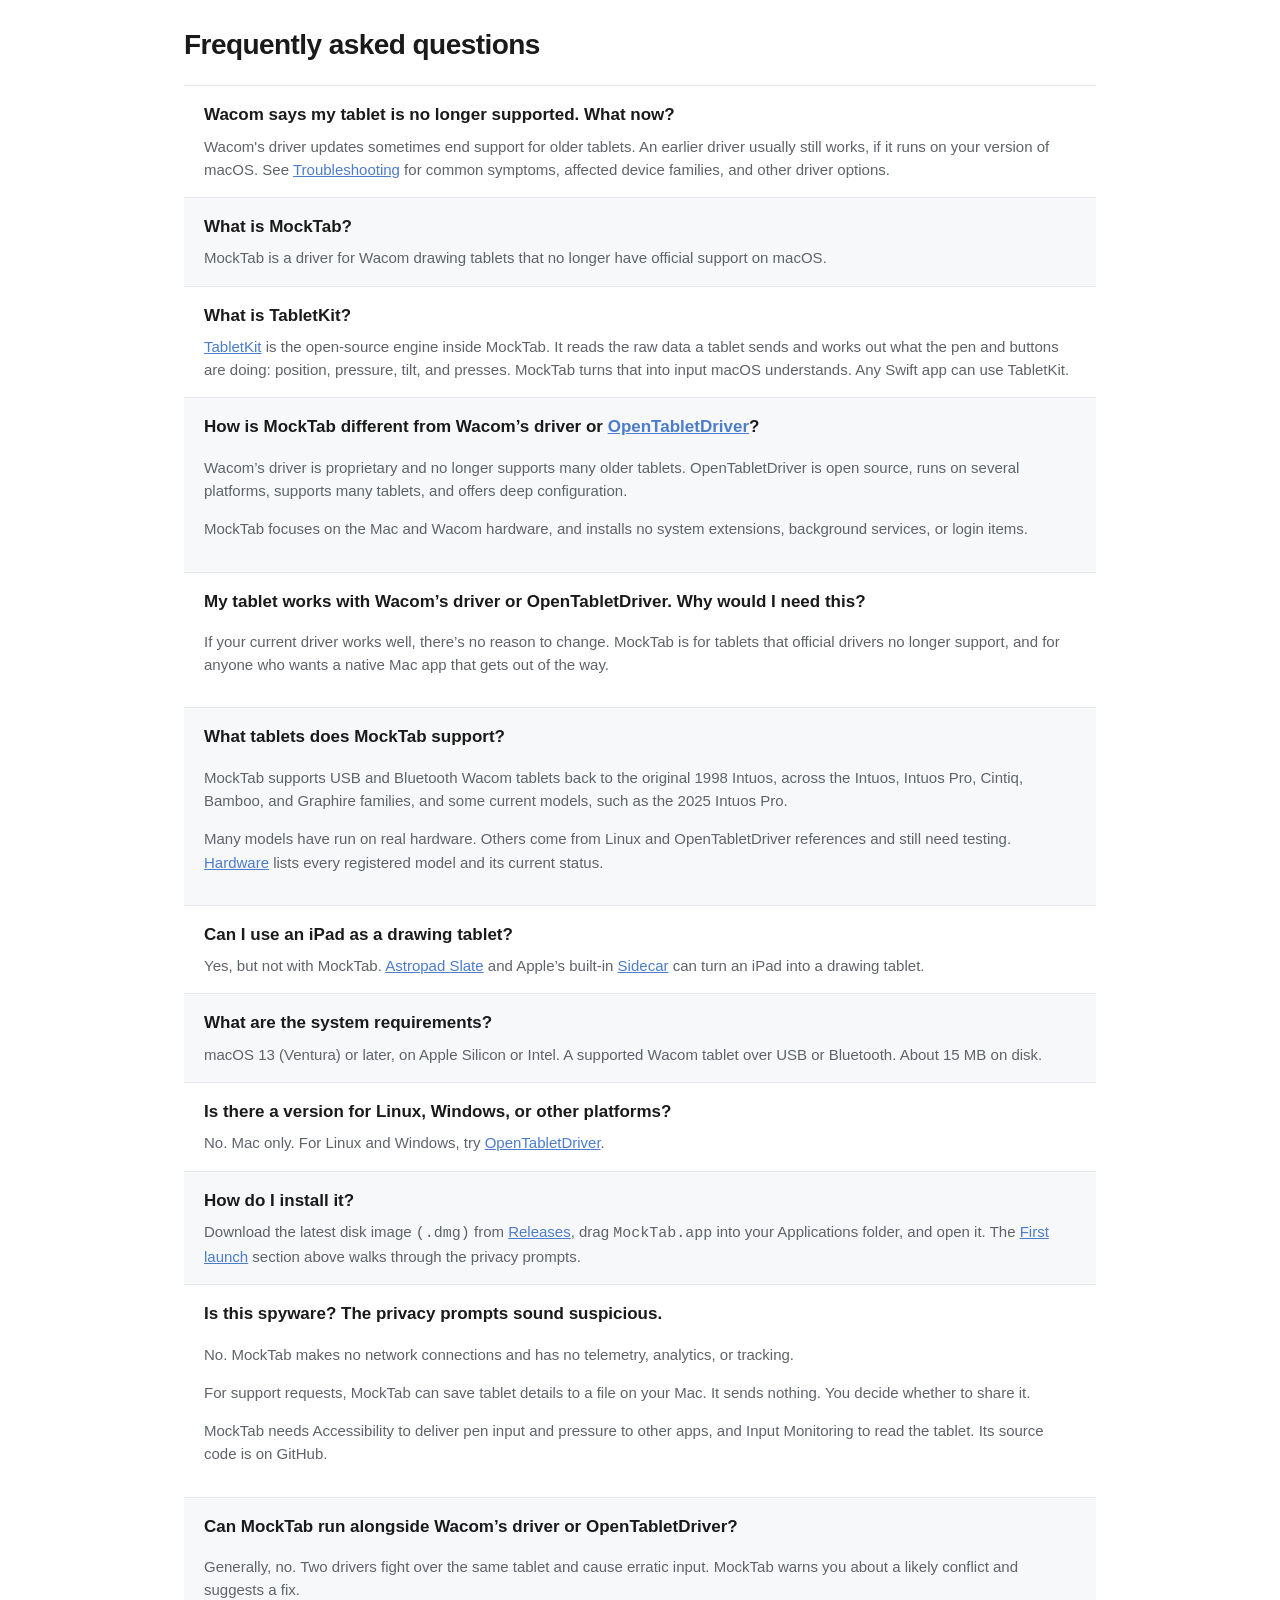
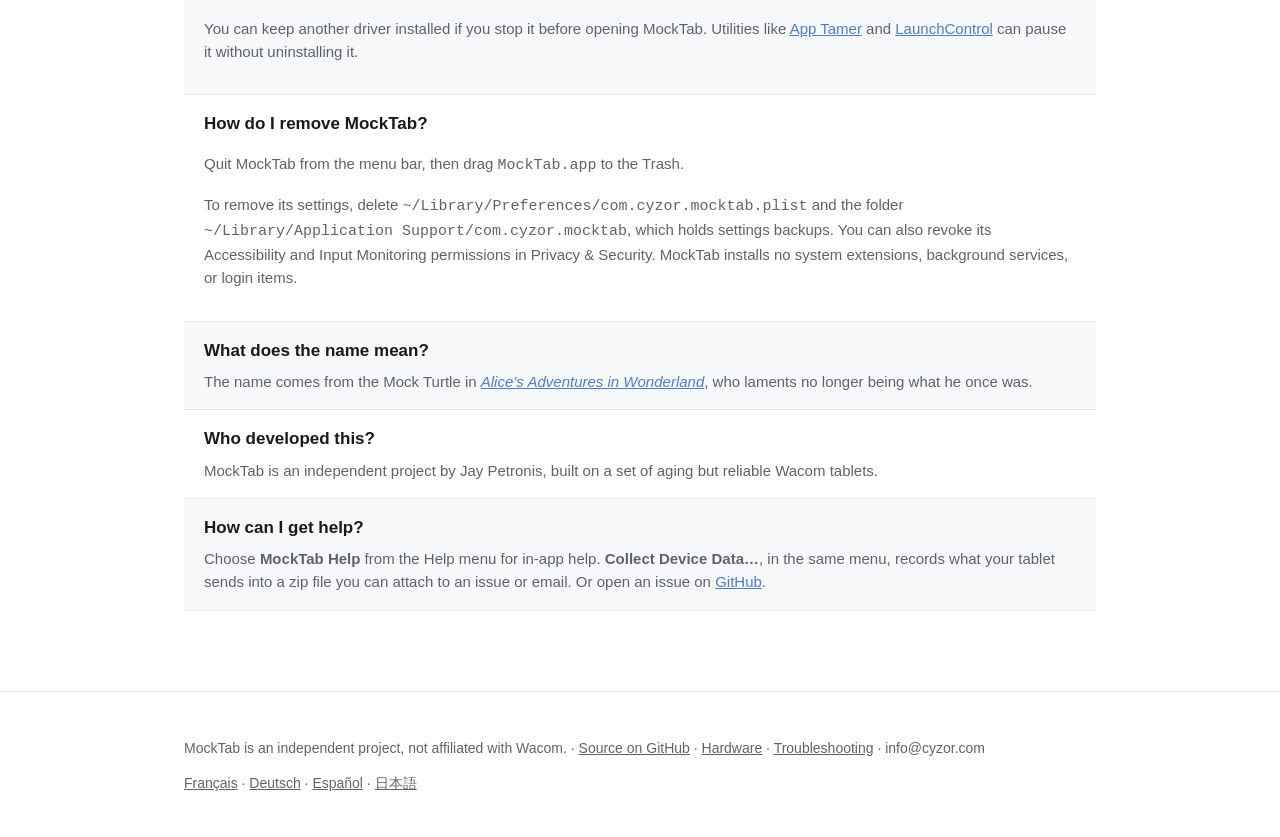
==== commit ff889fa5: "Add one-page summaries in French, German, Spanish, and Japanese" ====
--- a/index.html
+++ b/index.html
@@ -75,7 +75,7 @@
         },
         {
             "@type": "Question",
-            "name": "How is MockTab different from Wacom\u2019s driver or OpenTabletDriver?",
+            "name": "How is MockTab different from Wacom's driver or OpenTabletDriver?",
             "acceptedAnswer": {
                 "@type": "Answer",
                 "text": "Wacom\u2019s driver is proprietary and no longer supports many older tablets. OpenTabletDriver is open source, runs on several platforms, supports many tablets, and offers deep configuration. MockTab focuses on the Mac and Wacom hardware, and installs no system extensions, background services, or login items."
@@ -83,10 +83,10 @@
         },
         {
             "@type": "Question",
-            "name": "My tablet works with Wacom\u2019s driver or OpenTabletDriver. Why would I need this?",
-            "acceptedAnswer": {
-                "@type": "Answer",
-                "text": "If your current driver works well, there\u2019s no reason to change. MockTab is for tablets that official drivers no longer support, and for anyone who wants a native Mac app that gets out of the way."
+            "name": "My tablet works with Wacom's driver or OpenTabletDriver. Why would I need this?",
+            "acceptedAnswer": {
+                "@type": "Answer",
+                "text": "If your current driver works well, there's no reason to change. MockTab is for tablets that official drivers no longer support, and for anyone who wants a native Mac app that gets out of the way."
             }
         },
         {
@@ -102,7 +102,7 @@
             "name": "Can I use an iPad as a drawing tablet?",
             "acceptedAnswer": {
                 "@type": "Answer",
-                "text": "Yes, but not with MockTab. Astropad Slate and Apple\u2019s built-in Sidecar can turn an iPad into a drawing tablet."
+                "text": "Yes, but not with MockTab. Astropad Slate and Apple's built-in Sidecar can turn an iPad into a drawing tablet."
             }
         },
         {
@@ -123,18 +123,10 @@
         },
         {
             "@type": "Question",
-            "name": "Will MockTab keep working with future versions of macOS?",
-            "acceptedAnswer": {
-                "@type": "Answer",
-                "text": "No one can promise that, but MockTab uses only standard macOS features and installs no system extensions, so upgrades are less likely to break it. Its source code is public, so anyone can carry it on."
-            }
-        },
-        {
-            "@type": "Question",
             "name": "How do I install it?",
             "acceptedAnswer": {
                 "@type": "Answer",
-                "text": "Download the latest disk image (.dmg) from Releases, drag MockTab.app into your Applications folder, and open it. The First launch section above describes the privacy prompts."
+                "text": "Download the latest disk image (.dmg) from Releases, drag MockTab.app into your Applications folder, and open it. The First launch section above walks through the privacy prompts."
             }
         },
         {
@@ -142,12 +134,12 @@
             "name": "Is this spyware? The privacy prompts sound suspicious.",
             "acceptedAnswer": {
                 "@type": "Answer",
-                "text": "No. MockTab has no telemetry, analytics, or tracking. It goes online only when you ask it to look for updates, or weekly if you turn that on. It reads a short version list from mocktab.org and sends no settings or tablet details. For support requests, MockTab can save tablet details to a file on your Mac. You decide whether to share it. MockTab needs Accessibility to deliver pen input and pressure to other apps, and Input Monitoring to read the tablet. Its source code is on GitHub."
-            }
-        },
-        {
-            "@type": "Question",
-            "name": "Can MockTab run alongside Wacom\u2019s driver or OpenTabletDriver?",
+                "text": "No. MockTab makes no network connections and has no telemetry, analytics, or tracking. For support requests, MockTab can save tablet details to a file on your Mac. It sends nothing. You decide whether to share it. MockTab needs Accessibility to deliver pen input and pressure to other apps, and Input Monitoring to read the tablet. Its source code is on GitHub."
+            }
+        },
+        {
+            "@type": "Question",
+            "name": "Can MockTab run alongside Wacom's driver or OpenTabletDriver?",
             "acceptedAnswer": {
                 "@type": "Answer",
                 "text": "Generally, no. Two drivers fight over the same tablet and cause erratic input. MockTab warns you about a likely conflict and suggests a fix. You can keep another driver installed if you stop it before opening MockTab. Utilities like App Tamer and LaunchControl can pause it without uninstalling it."
@@ -166,7 +158,7 @@
             "name": "What does the name mean?",
             "acceptedAnswer": {
                 "@type": "Answer",
-                "text": "The name comes from the Mock Turtle in Alice\u2019s Adventures in Wonderland, who laments no longer being what he once was."
+                "text": "The name comes from the Mock Turtle in Alice's Adventures in Wonderland, who laments no longer being what he once was."
             }
         },
         {
@@ -470,18 +462,10 @@
 			</div>
 			<div class="faq-item">
 				<p class="faq-q">
-					Will MockTab keep working with future versions of macOS?
-				</p>
-				<p class="faq-a">
-					No one can promise that, but MockTab uses only standard macOS features and installs no system extensions, so upgrades are less likely to break it. Its source code is public, so anyone can carry it on.
-				</p>
-			</div>
-			<div class="faq-item">
-				<p class="faq-q">
 					How do I install it?
 				</p>
 				<p class="faq-a">
-					Download the latest disk image <code>(.dmg)</code> from <a href="https://github.com/Cyzor/tablet-driver/releases">Releases</a>, drag <code>MockTab.app</code> into your Applications folder, and open it. The <a href="#first-launch">First launch</a> section above describes the privacy prompts. 
+					Download the latest disk image <code>(.dmg)</code> from <a href="https://github.com/Cyzor/tablet-driver/releases">Releases</a>, drag <code>MockTab.app</code> into your Applications folder, and open it. The <a href="#first-launch">First launch</a> section above walks through the privacy prompts. 
 				</p>
 			</div>
 			<div class="faq-item">
@@ -490,13 +474,10 @@
 				</p>
 				<div class="faq-a">
 					<p>
-						No. MockTab has no telemetry, analytics, or tracking.
-					</p>
-					<p>
-						It goes online only when you ask it to look for updates, or weekly if you turn that on. It reads a short version list from mocktab.org and sends no settings or tablet details.
-					</p>
-					<p>
-						For support requests, MockTab can save tablet details to a file on your Mac. You decide whether to share it.
+						No. MockTab makes no network connections and has no telemetry, analytics, or tracking.
+					</p>
+					<p>
+						For support requests, MockTab can save tablet details to a file on your Mac. It sends nothing. You decide whether to share it.
 					</p>
 					<p>
 						MockTab needs Accessibility to deliver pen input and pressure to other apps, and Input Monitoring to read the tablet. Its source code is on GitHub.
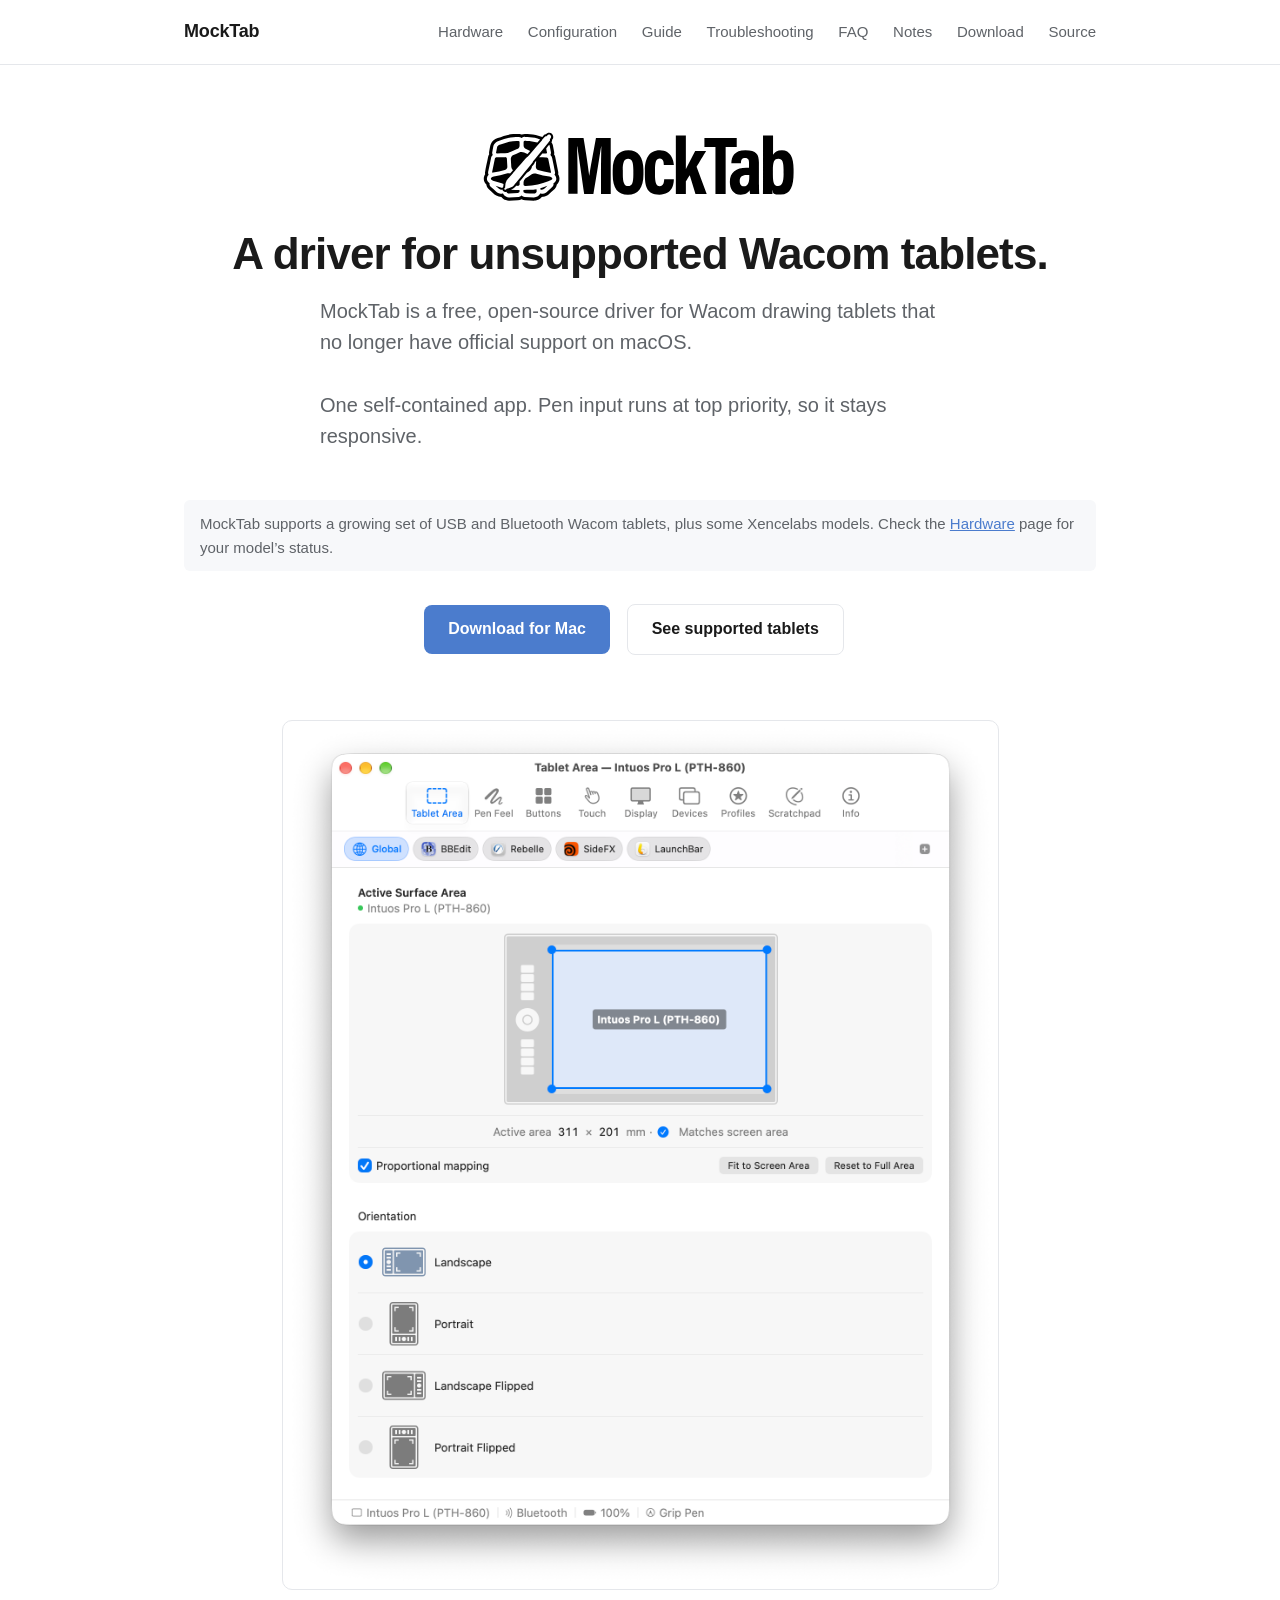
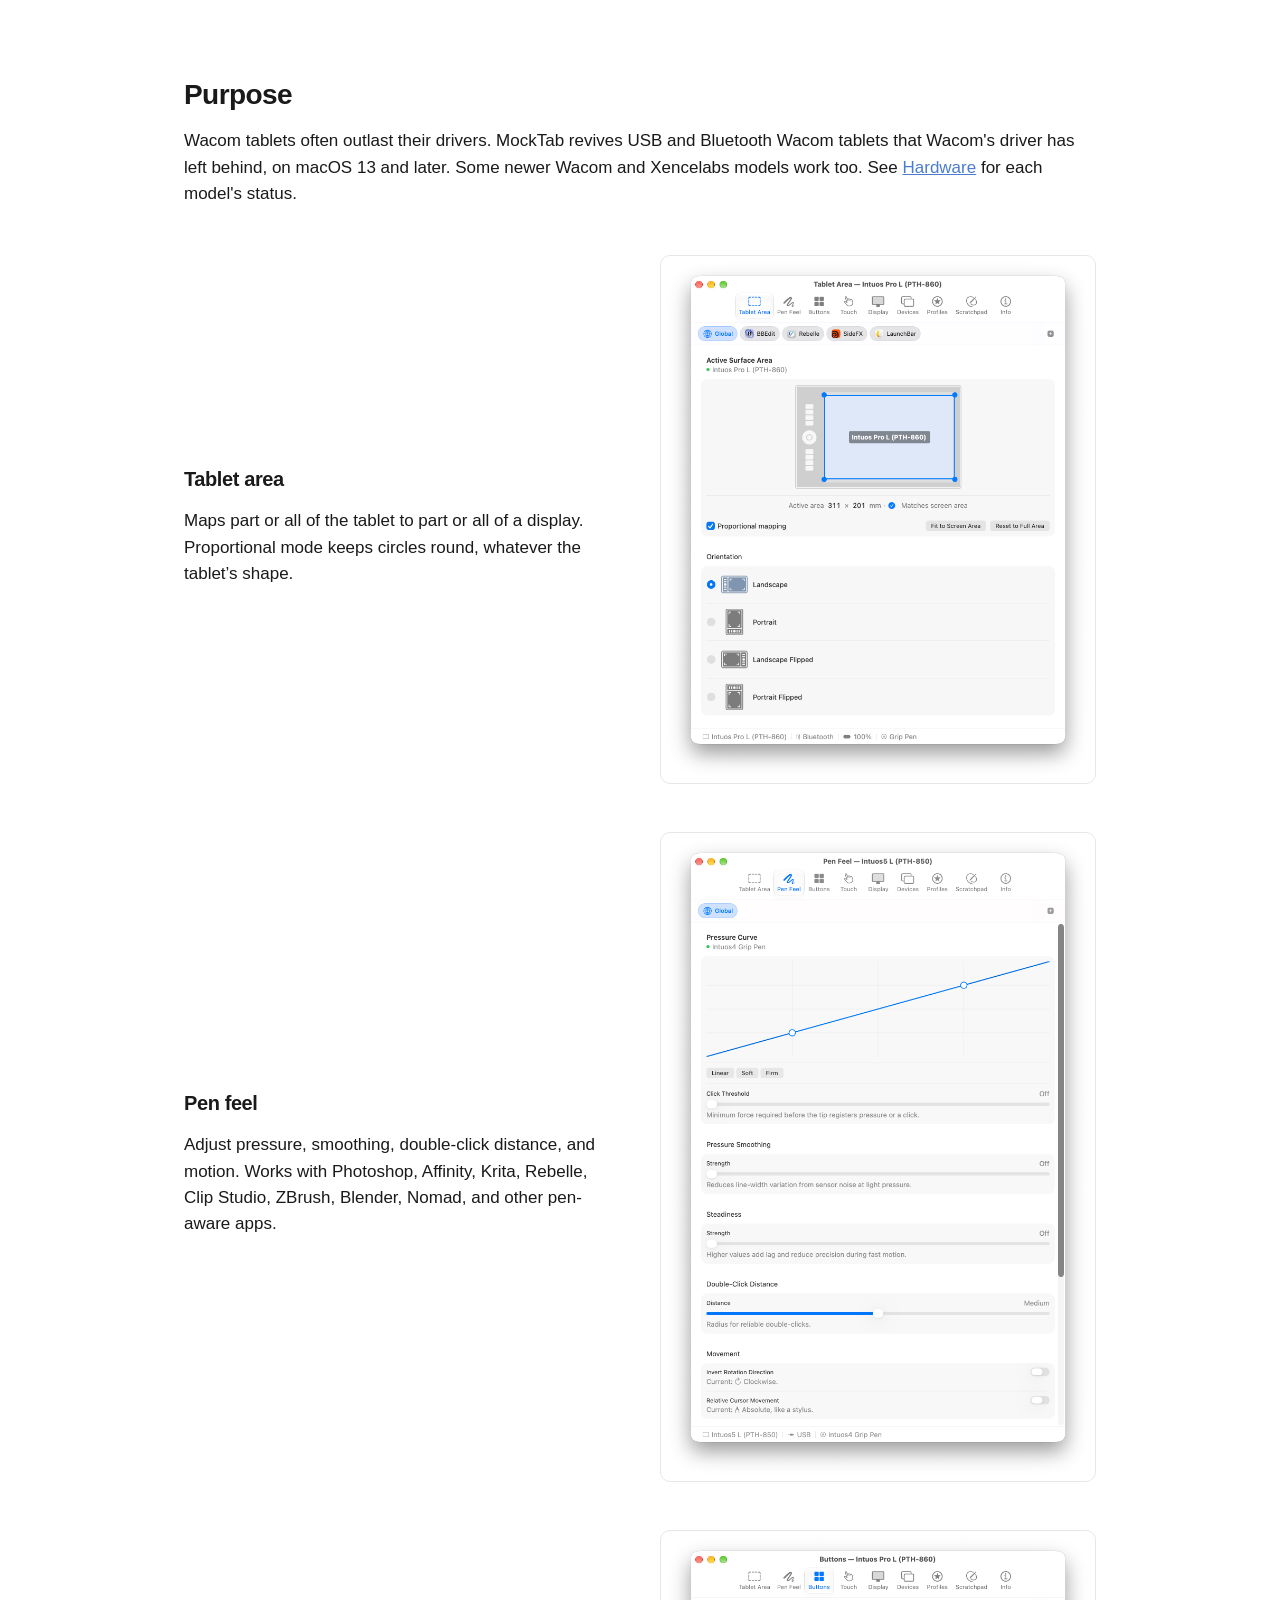
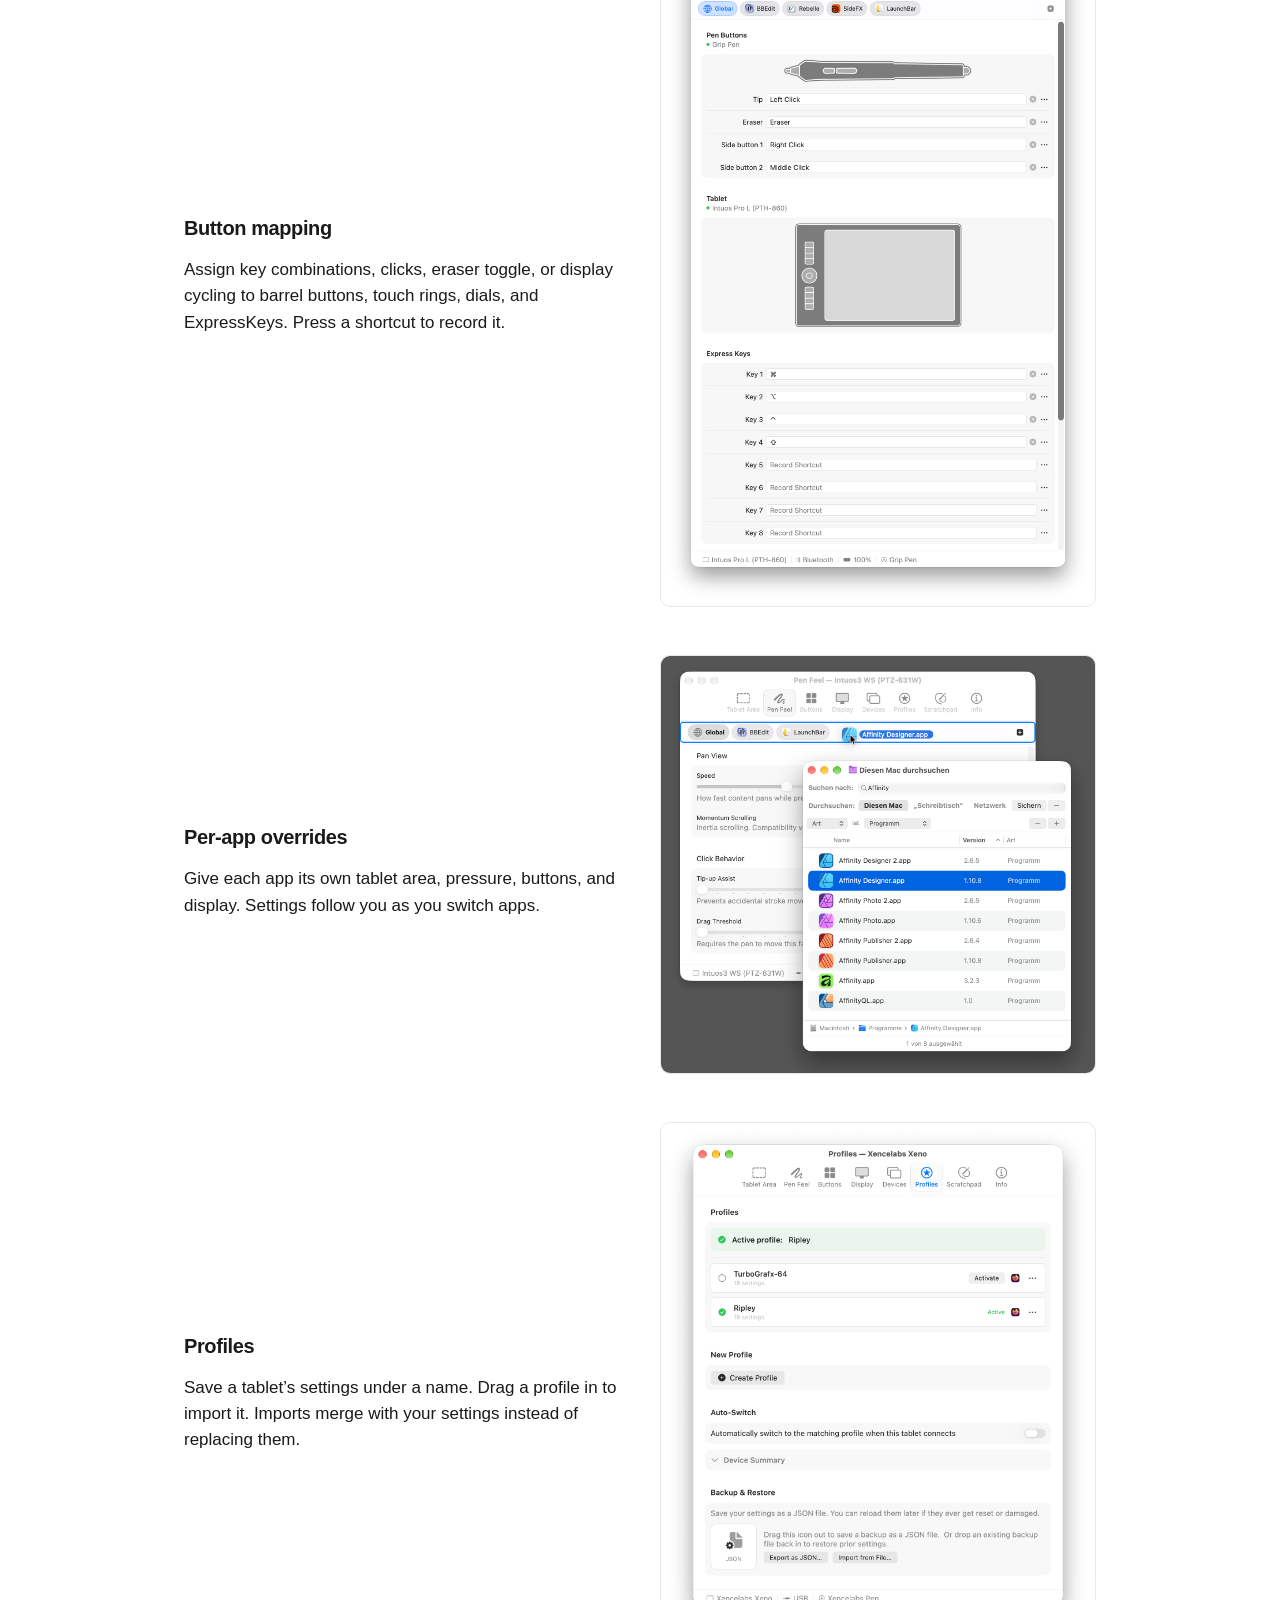
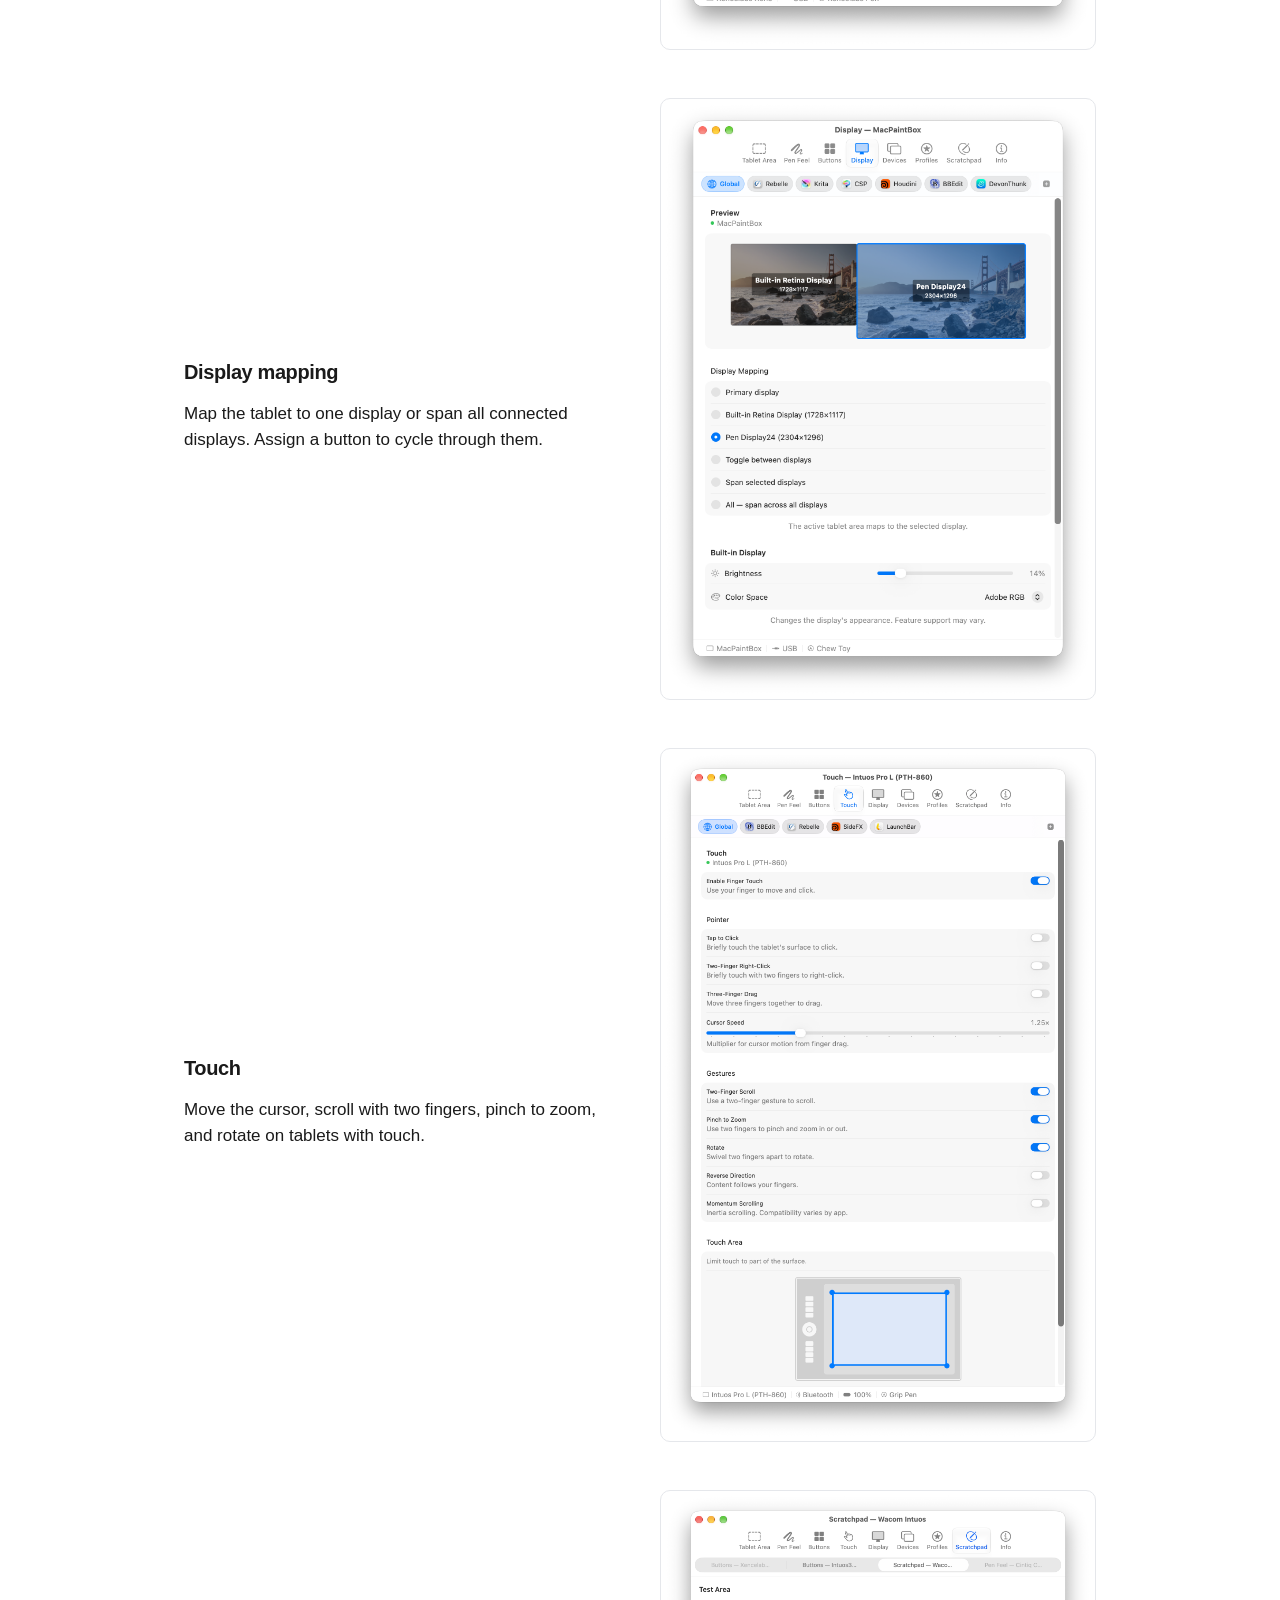
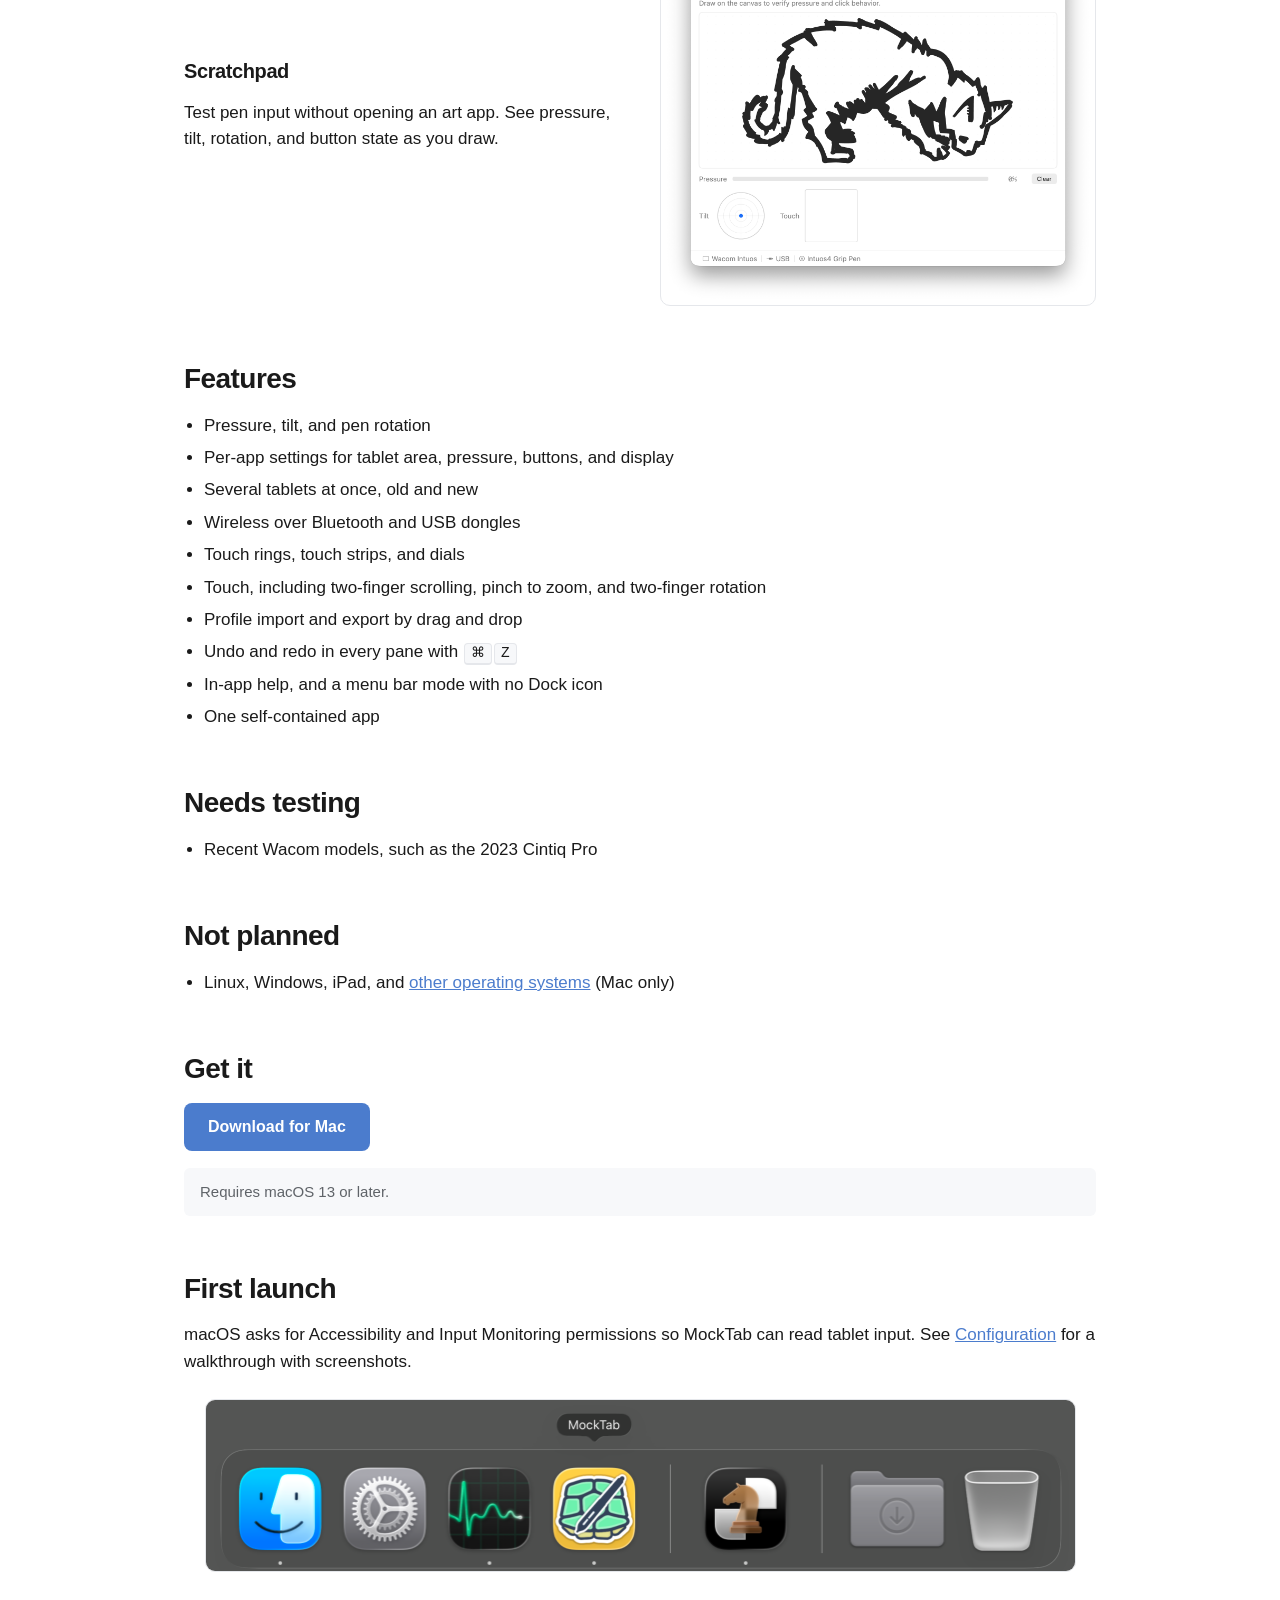
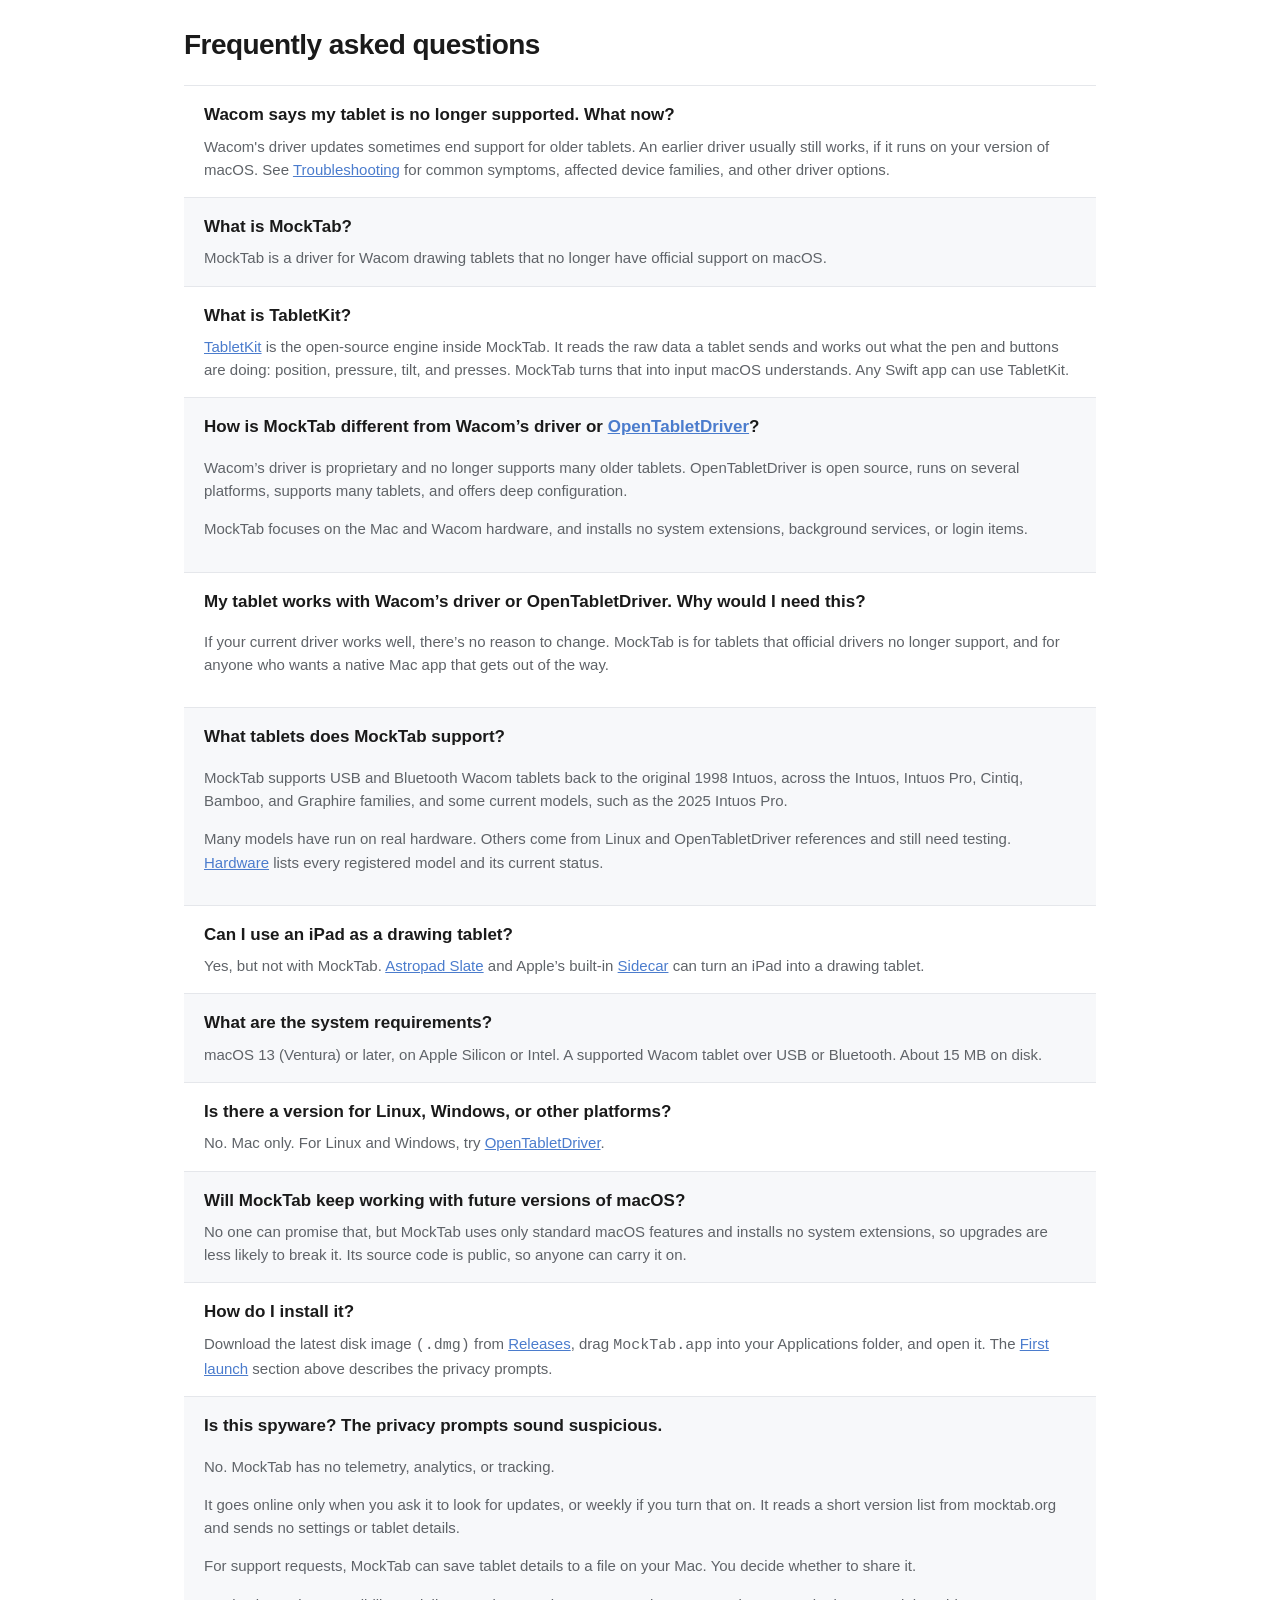
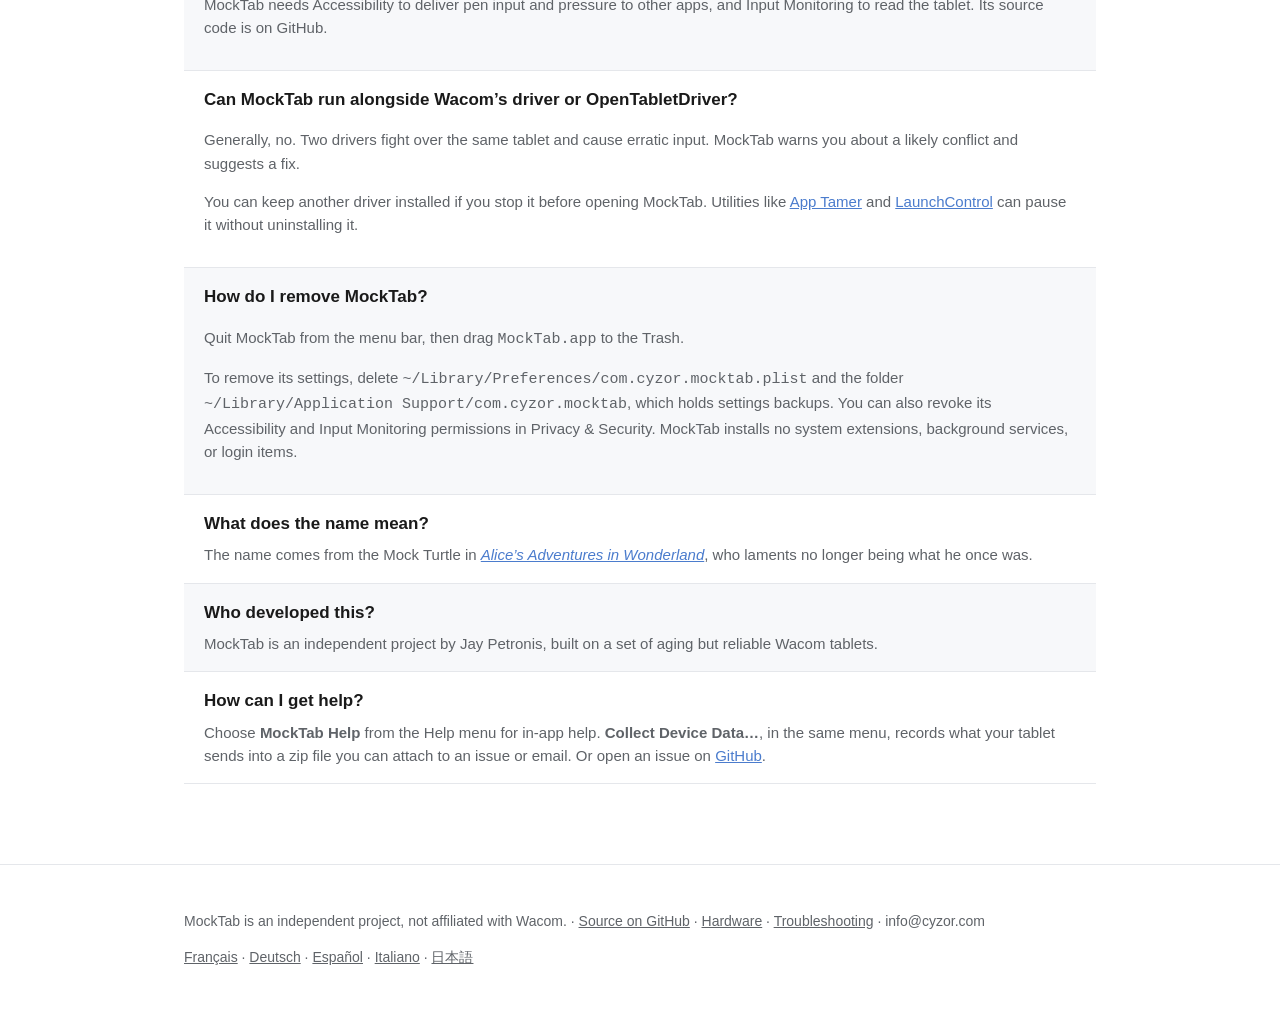
==== commit 97088fef: "Add Italian summary and say the app is in French" ====
--- a/index.html
+++ b/index.html
@@ -15,6 +15,7 @@
         <link rel="alternate" hreflang="fr" href="https://mocktab.org/fr/" />
         <link rel="alternate" hreflang="de" href="https://mocktab.org/de/" />
         <link rel="alternate" hreflang="es" href="https://mocktab.org/es/" />
+        <link rel="alternate" hreflang="it" href="https://mocktab.org/it/" />
         <link rel="alternate" hreflang="ja" href="https://mocktab.org/ja/" />
         <meta
             property="og:title"
@@ -75,7 +76,7 @@
         },
         {
             "@type": "Question",
-            "name": "How is MockTab different from Wacom's driver or OpenTabletDriver?",
+            "name": "How is MockTab different from Wacom\u2019s driver or OpenTabletDriver?",
             "acceptedAnswer": {
                 "@type": "Answer",
                 "text": "Wacom\u2019s driver is proprietary and no longer supports many older tablets. OpenTabletDriver is open source, runs on several platforms, supports many tablets, and offers deep configuration. MockTab focuses on the Mac and Wacom hardware, and installs no system extensions, background services, or login items."
@@ -83,10 +84,10 @@
         },
         {
             "@type": "Question",
-            "name": "My tablet works with Wacom's driver or OpenTabletDriver. Why would I need this?",
-            "acceptedAnswer": {
-                "@type": "Answer",
-                "text": "If your current driver works well, there's no reason to change. MockTab is for tablets that official drivers no longer support, and for anyone who wants a native Mac app that gets out of the way."
+            "name": "My tablet works with Wacom\u2019s driver or OpenTabletDriver. Why would I need this?",
+            "acceptedAnswer": {
+                "@type": "Answer",
+                "text": "If your current driver works well, there\u2019s no reason to change. MockTab is for tablets that official drivers no longer support, and for anyone who wants a native Mac app that gets out of the way."
             }
         },
         {
@@ -102,7 +103,7 @@
             "name": "Can I use an iPad as a drawing tablet?",
             "acceptedAnswer": {
                 "@type": "Answer",
-                "text": "Yes, but not with MockTab. Astropad Slate and Apple's built-in Sidecar can turn an iPad into a drawing tablet."
+                "text": "Yes, but not with MockTab. Astropad Slate and Apple\u2019s built-in Sidecar can turn an iPad into a drawing tablet."
             }
         },
         {
@@ -123,10 +124,18 @@
         },
         {
             "@type": "Question",
+            "name": "Will MockTab keep working with future versions of macOS?",
+            "acceptedAnswer": {
+                "@type": "Answer",
+                "text": "No one can promise that, but MockTab uses only standard macOS features and installs no system extensions, so upgrades are less likely to break it. Its source code is public, so anyone can carry it on."
+            }
+        },
+        {
+            "@type": "Question",
             "name": "How do I install it?",
             "acceptedAnswer": {
                 "@type": "Answer",
-                "text": "Download the latest disk image (.dmg) from Releases, drag MockTab.app into your Applications folder, and open it. The First launch section above walks through the privacy prompts."
+                "text": "Download the latest disk image (.dmg) from Releases, drag MockTab.app into your Applications folder, and open it. The First launch section above describes the privacy prompts."
             }
         },
         {
@@ -134,12 +143,12 @@
             "name": "Is this spyware? The privacy prompts sound suspicious.",
             "acceptedAnswer": {
                 "@type": "Answer",
-                "text": "No. MockTab makes no network connections and has no telemetry, analytics, or tracking. For support requests, MockTab can save tablet details to a file on your Mac. It sends nothing. You decide whether to share it. MockTab needs Accessibility to deliver pen input and pressure to other apps, and Input Monitoring to read the tablet. Its source code is on GitHub."
-            }
-        },
-        {
-            "@type": "Question",
-            "name": "Can MockTab run alongside Wacom's driver or OpenTabletDriver?",
+                "text": "No. MockTab has no telemetry, analytics, or tracking. It goes online only when you ask it to look for updates, or weekly if you turn that on. It reads a short version list from mocktab.org and sends no settings or tablet details. For support requests, MockTab can save tablet details to a file on your Mac. You decide whether to share it. MockTab needs Accessibility to deliver pen input and pressure to other apps, and Input Monitoring to read the tablet. Its source code is on GitHub."
+            }
+        },
+        {
+            "@type": "Question",
+            "name": "Can MockTab run alongside Wacom\u2019s driver or OpenTabletDriver?",
             "acceptedAnswer": {
                 "@type": "Answer",
                 "text": "Generally, no. Two drivers fight over the same tablet and cause erratic input. MockTab warns you about a likely conflict and suggests a fix. You can keep another driver installed if you stop it before opening MockTab. Utilities like App Tamer and LaunchControl can pause it without uninstalling it."
@@ -158,7 +167,7 @@
             "name": "What does the name mean?",
             "acceptedAnswer": {
                 "@type": "Answer",
-                "text": "The name comes from the Mock Turtle in Alice's Adventures in Wonderland, who laments no longer being what he once was."
+                "text": "The name comes from the Mock Turtle in Alice\u2019s Adventures in Wonderland, who laments no longer being what he once was."
             }
         },
         {
@@ -462,10 +471,18 @@
 			</div>
 			<div class="faq-item">
 				<p class="faq-q">
+					Will MockTab keep working with future versions of macOS?
+				</p>
+				<p class="faq-a">
+					No one can promise that, but MockTab uses only standard macOS features and installs no system extensions, so upgrades are less likely to break it. Its source code is public, so anyone can carry it on.
+				</p>
+			</div>
+			<div class="faq-item">
+				<p class="faq-q">
 					How do I install it?
 				</p>
 				<p class="faq-a">
-					Download the latest disk image <code>(.dmg)</code> from <a href="https://github.com/Cyzor/tablet-driver/releases">Releases</a>, drag <code>MockTab.app</code> into your Applications folder, and open it. The <a href="#first-launch">First launch</a> section above walks through the privacy prompts. 
+					Download the latest disk image <code>(.dmg)</code> from <a href="https://github.com/Cyzor/tablet-driver/releases">Releases</a>, drag <code>MockTab.app</code> into your Applications folder, and open it. The <a href="#first-launch">First launch</a> section above describes the privacy prompts. 
 				</p>
 			</div>
 			<div class="faq-item">
@@ -474,10 +491,13 @@
 				</p>
 				<div class="faq-a">
 					<p>
-						No. MockTab makes no network connections and has no telemetry, analytics, or tracking.
-					</p>
-					<p>
-						For support requests, MockTab can save tablet details to a file on your Mac. It sends nothing. You decide whether to share it.
+						No. MockTab has no telemetry, analytics, or tracking.
+					</p>
+					<p>
+						It goes online only when you ask it to look for updates, or weekly if you turn that on. It reads a short version list from mocktab.org and sends no settings or tablet details.
+					</p>
+					<p>
+						For support requests, MockTab can save tablet details to a file on your Mac. You decide whether to share it.
 					</p>
 					<p>
 						MockTab needs Accessibility to deliver pen input and pressure to other apps, and Input Monitoring to read the tablet. Its source code is on GitHub.
@@ -543,7 +563,7 @@
 			MockTab is an independent project, not affiliated with Wacom. &middot; <a href="https://github.com/Cyzor/tablet-driver">Source on GitHub</a> &middot; <a href="/hardware.html">Hardware</a> &middot; <a href="/troubleshooting.html">Troubleshooting</a> &middot; <span style="unicode-bidi: bidi-override; direction: rtl">moc.rozyc@ofni</span> 
 		</p>
 		<p>
-			<a href="/fr/" hreflang="fr" lang="fr">Français</a> &middot; <a href="/de/" hreflang="de" lang="de">Deutsch</a> &middot; <a href="/es/" hreflang="es" lang="es">Español</a> &middot; <a href="/ja/" hreflang="ja" lang="ja">日本語</a> 
+			<a href="/fr/" hreflang="fr" lang="fr">Français</a> &middot; <a href="/de/" hreflang="de" lang="de">Deutsch</a> &middot; <a href="/es/" hreflang="es" lang="es">Español</a> &middot; <a href="/it/" hreflang="it" lang="it">Italiano</a> &middot; <a href="/ja/" hreflang="ja" lang="ja">日本語</a> 
 		</p>
 	</div>
 </footer>
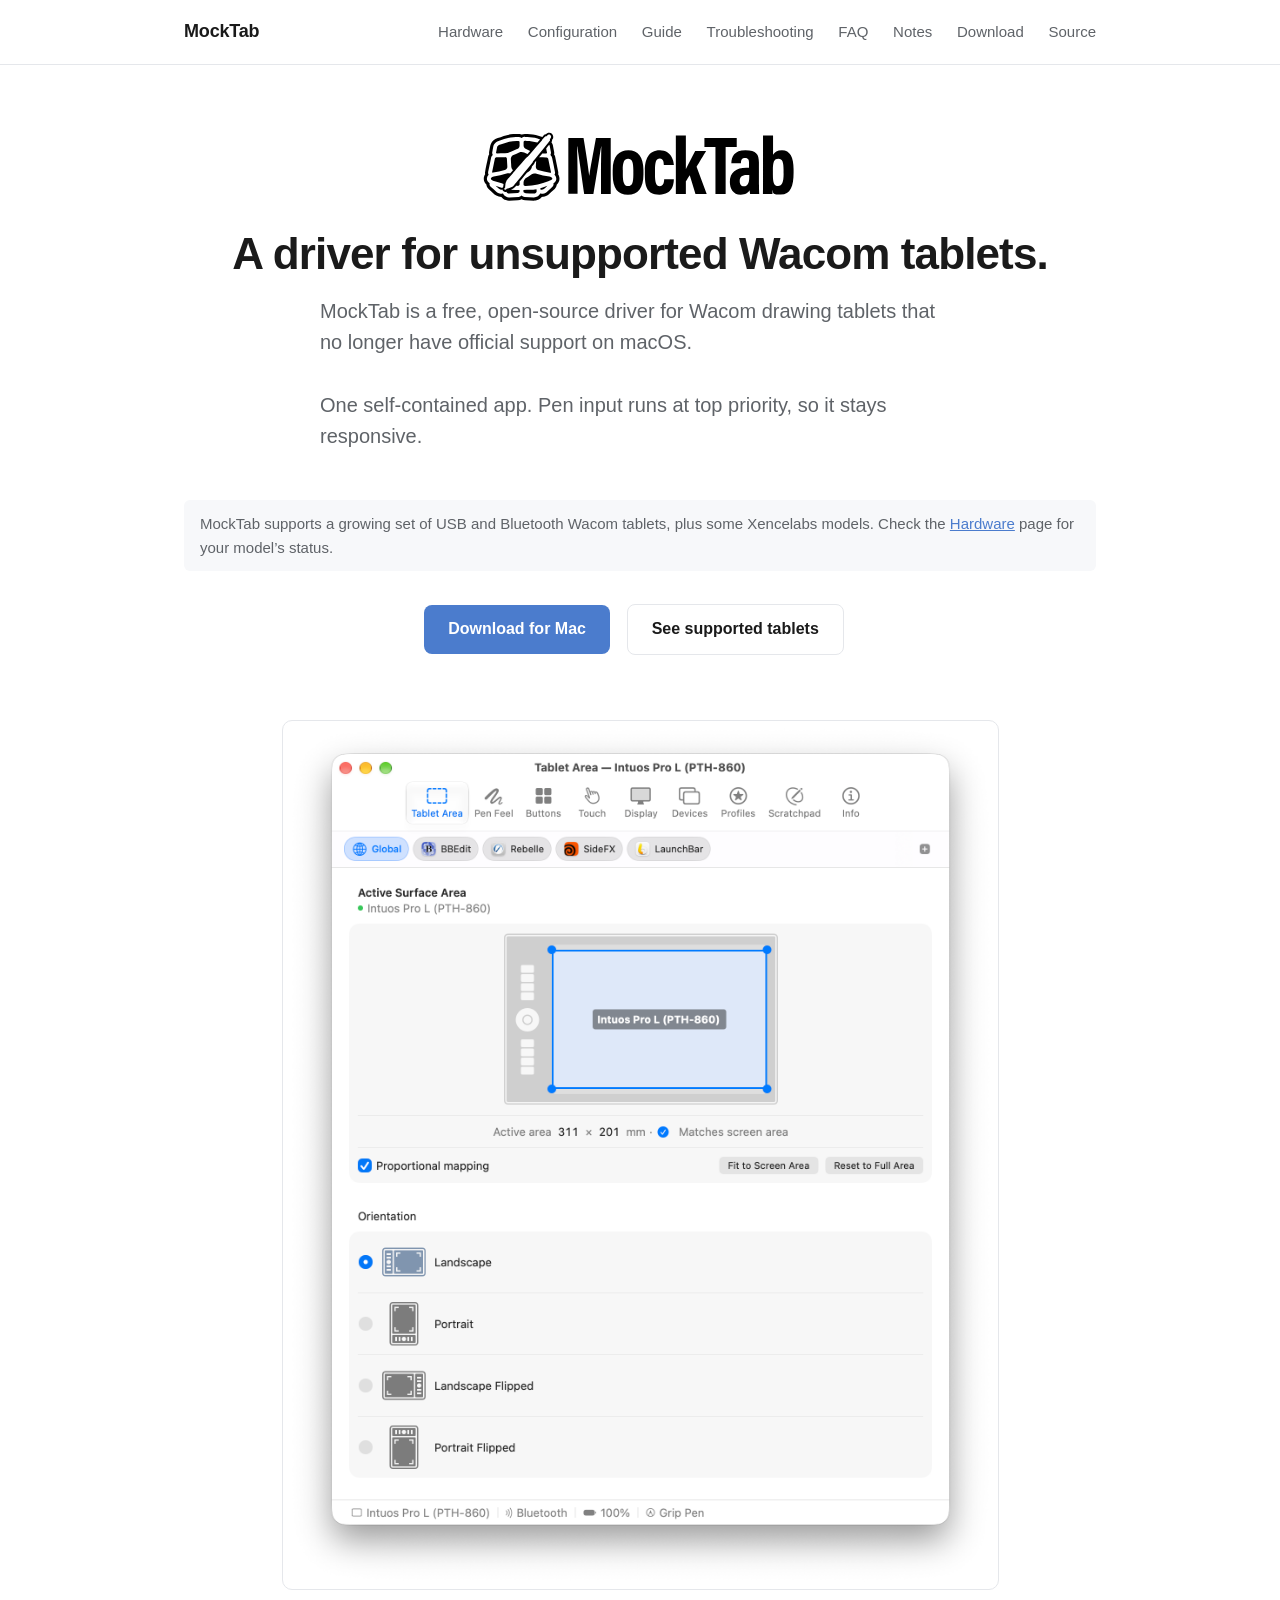
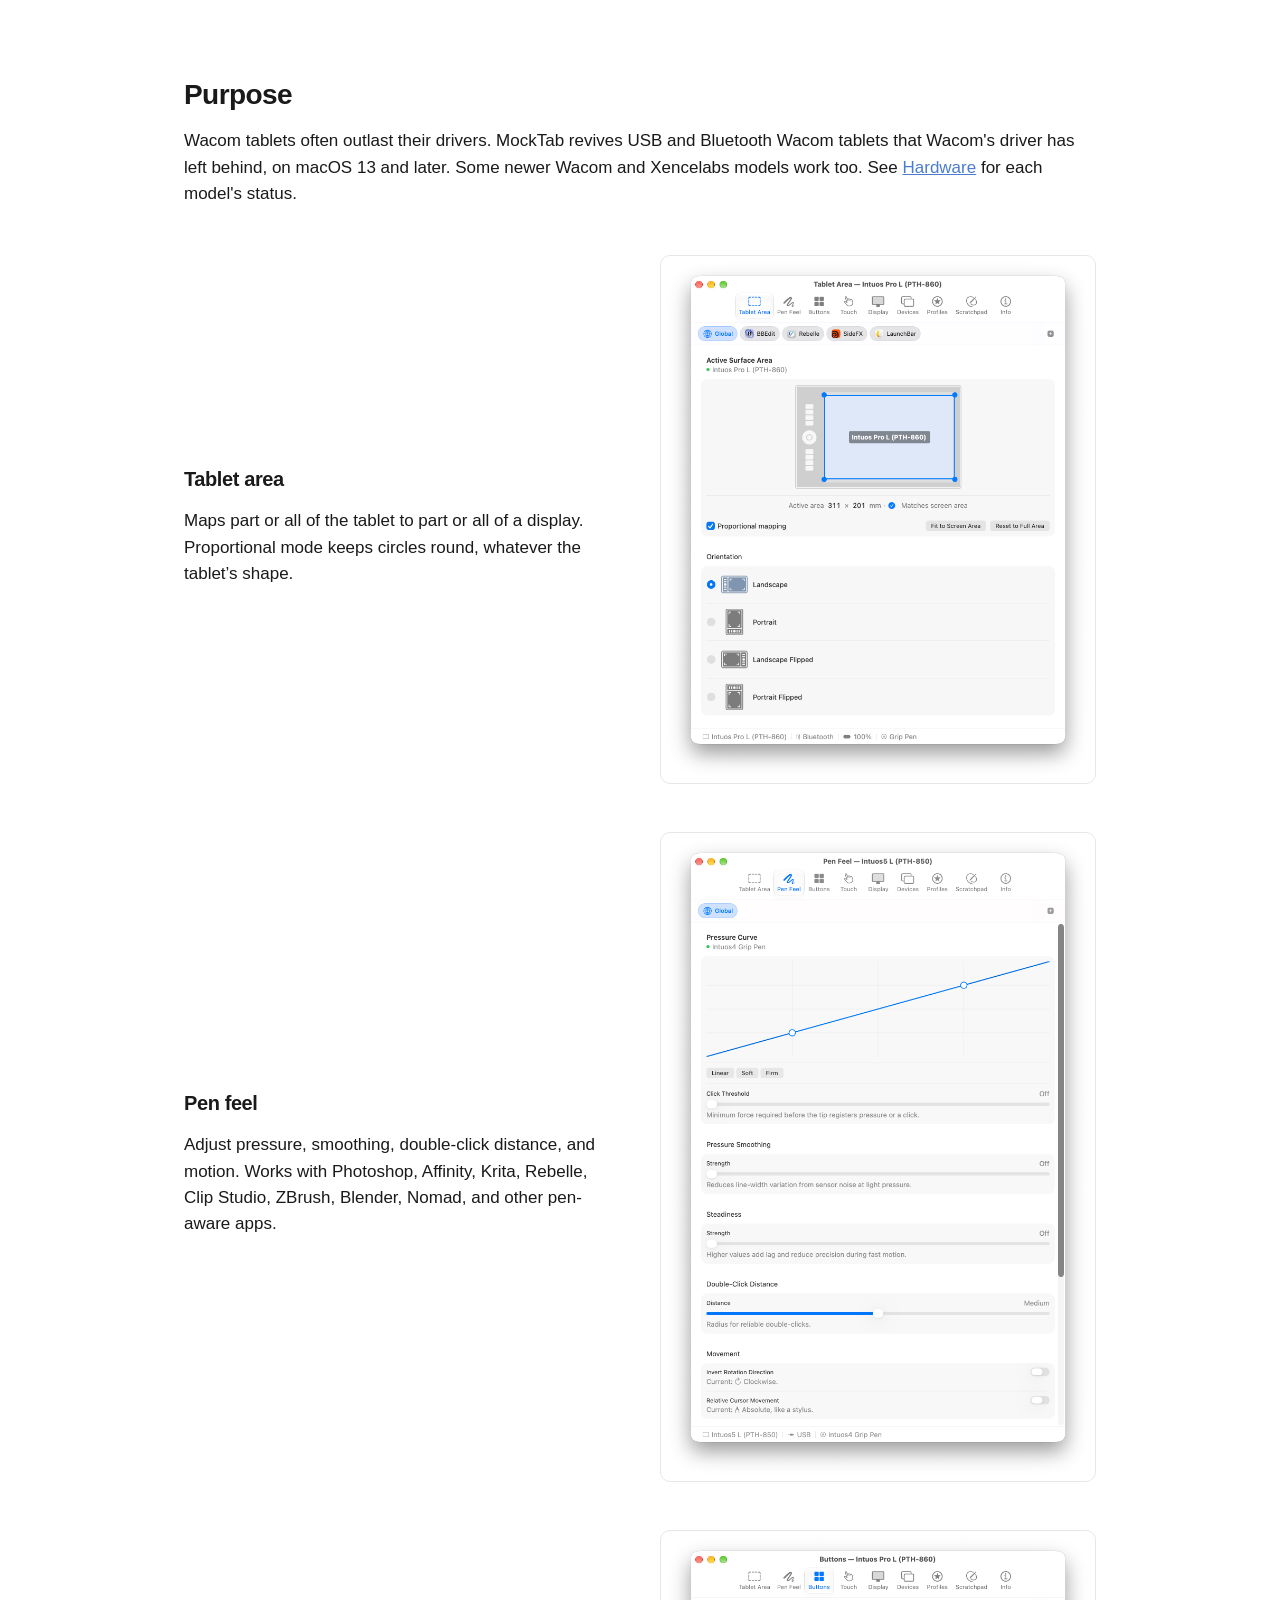
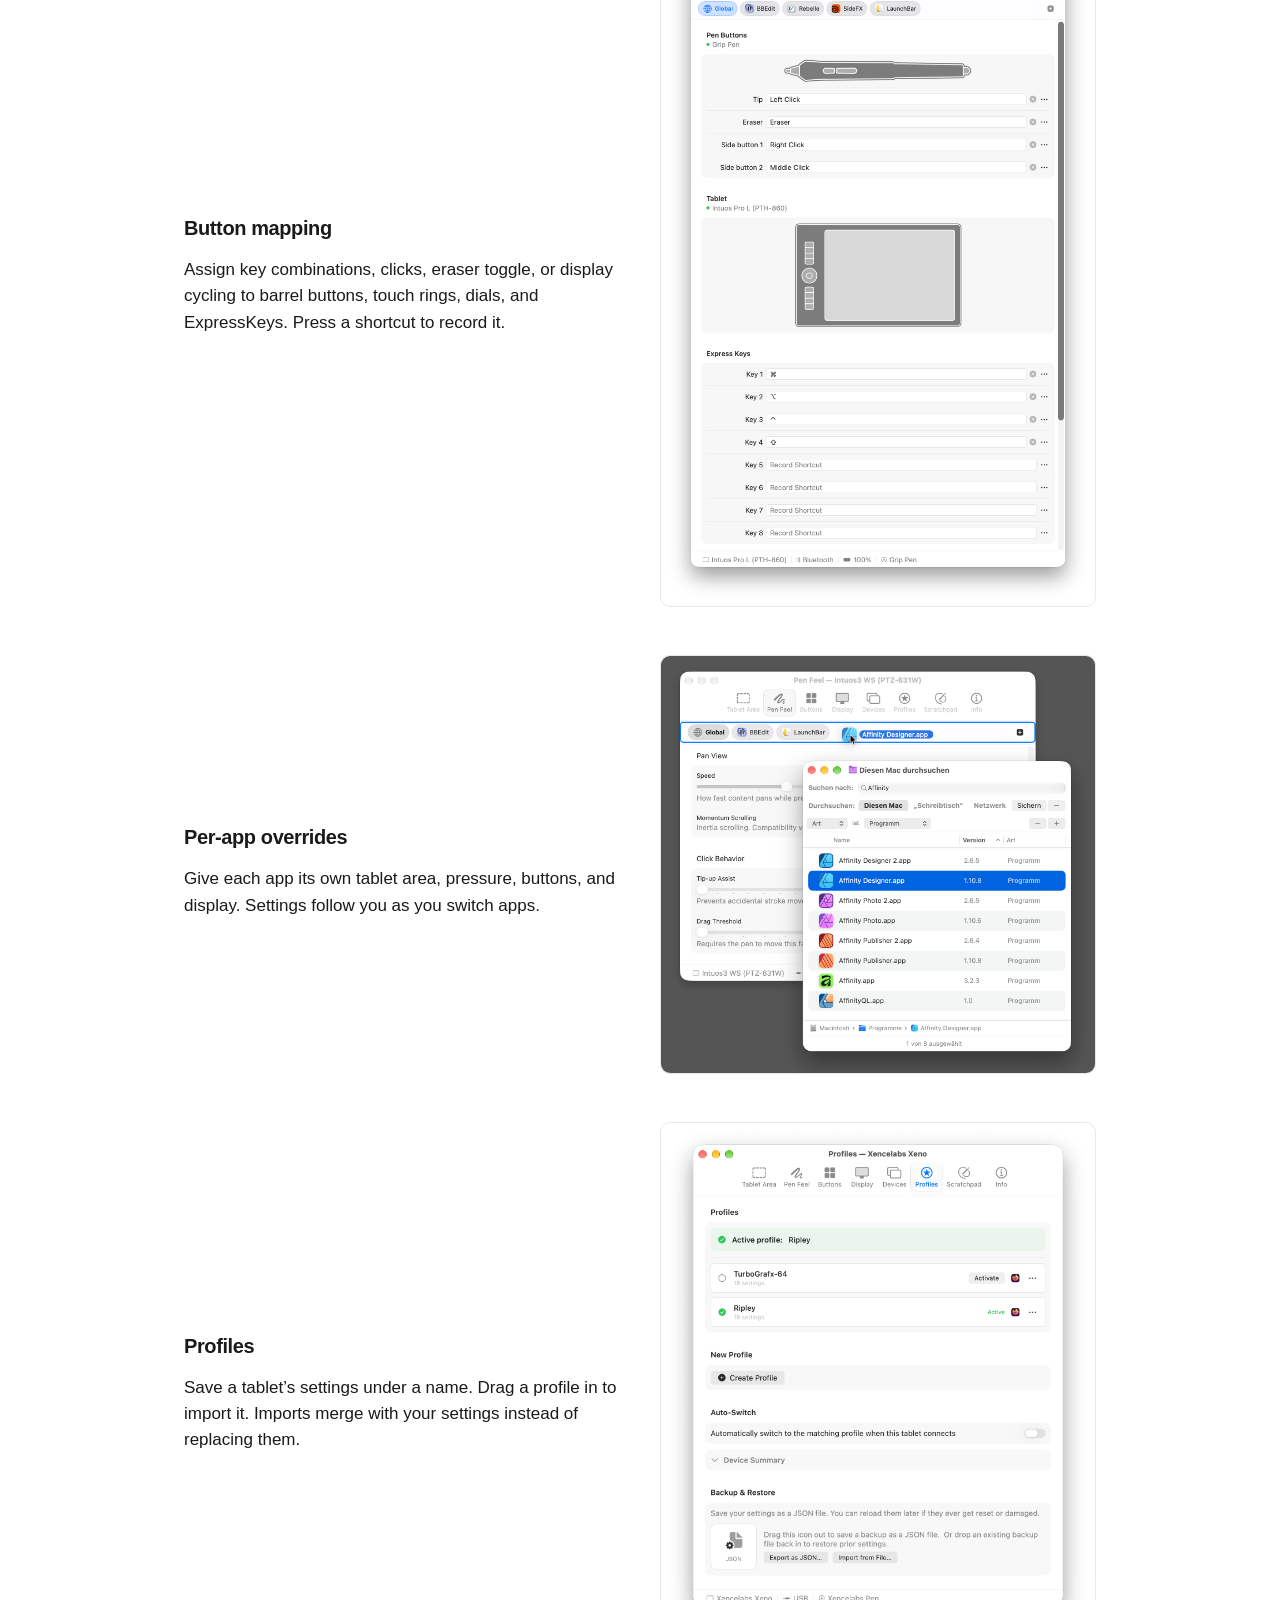
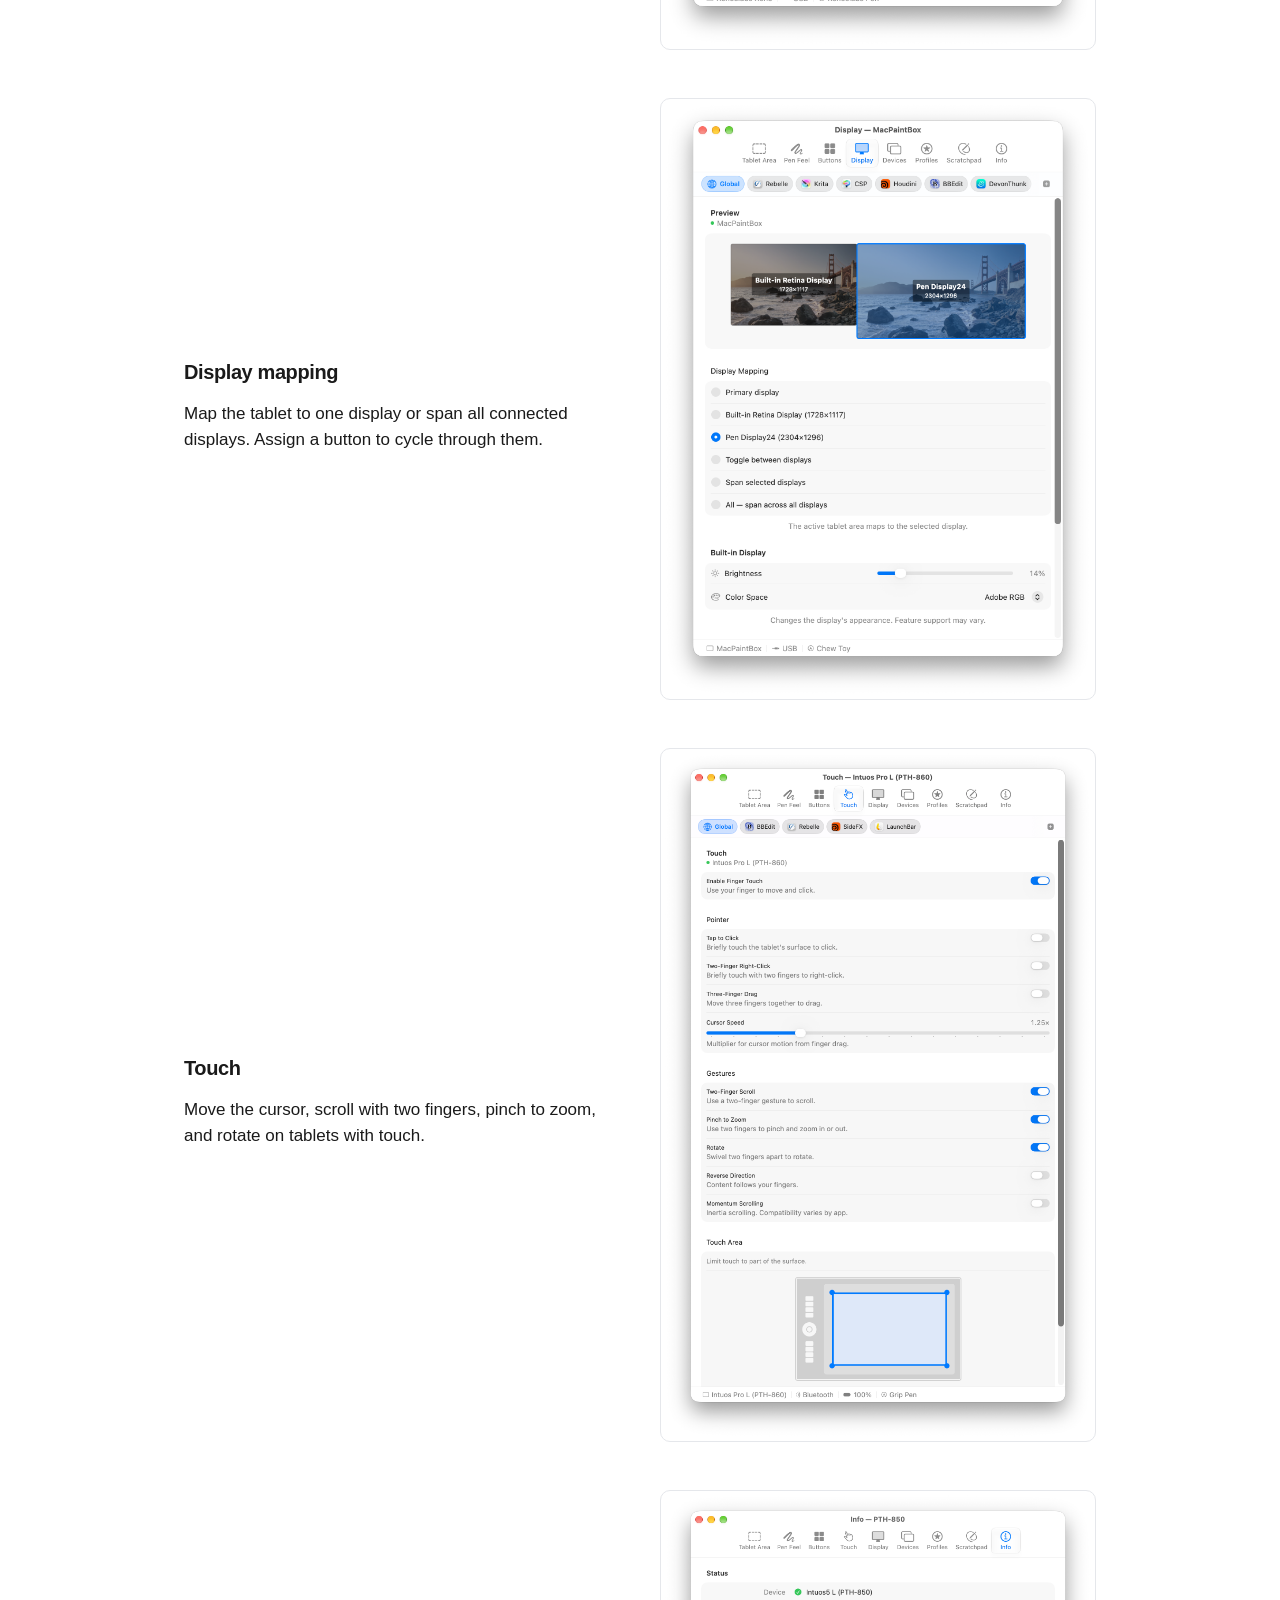
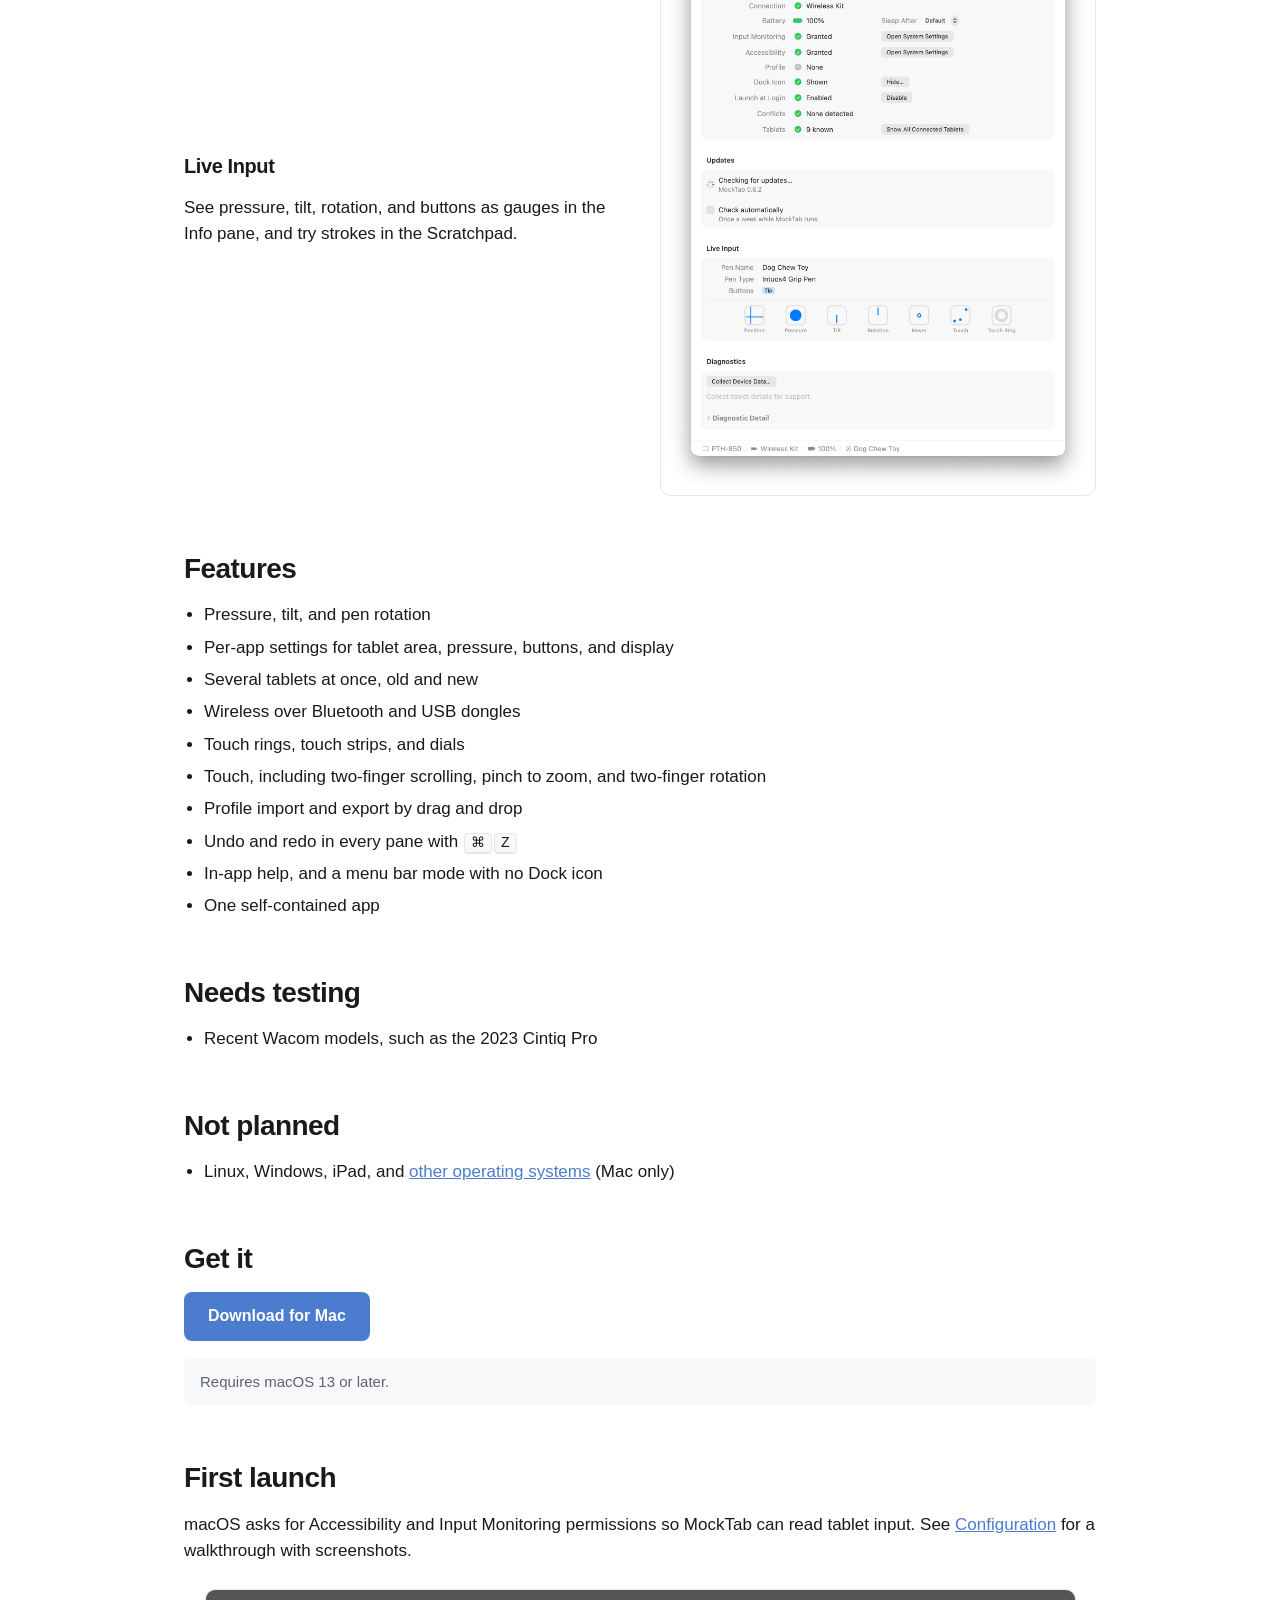
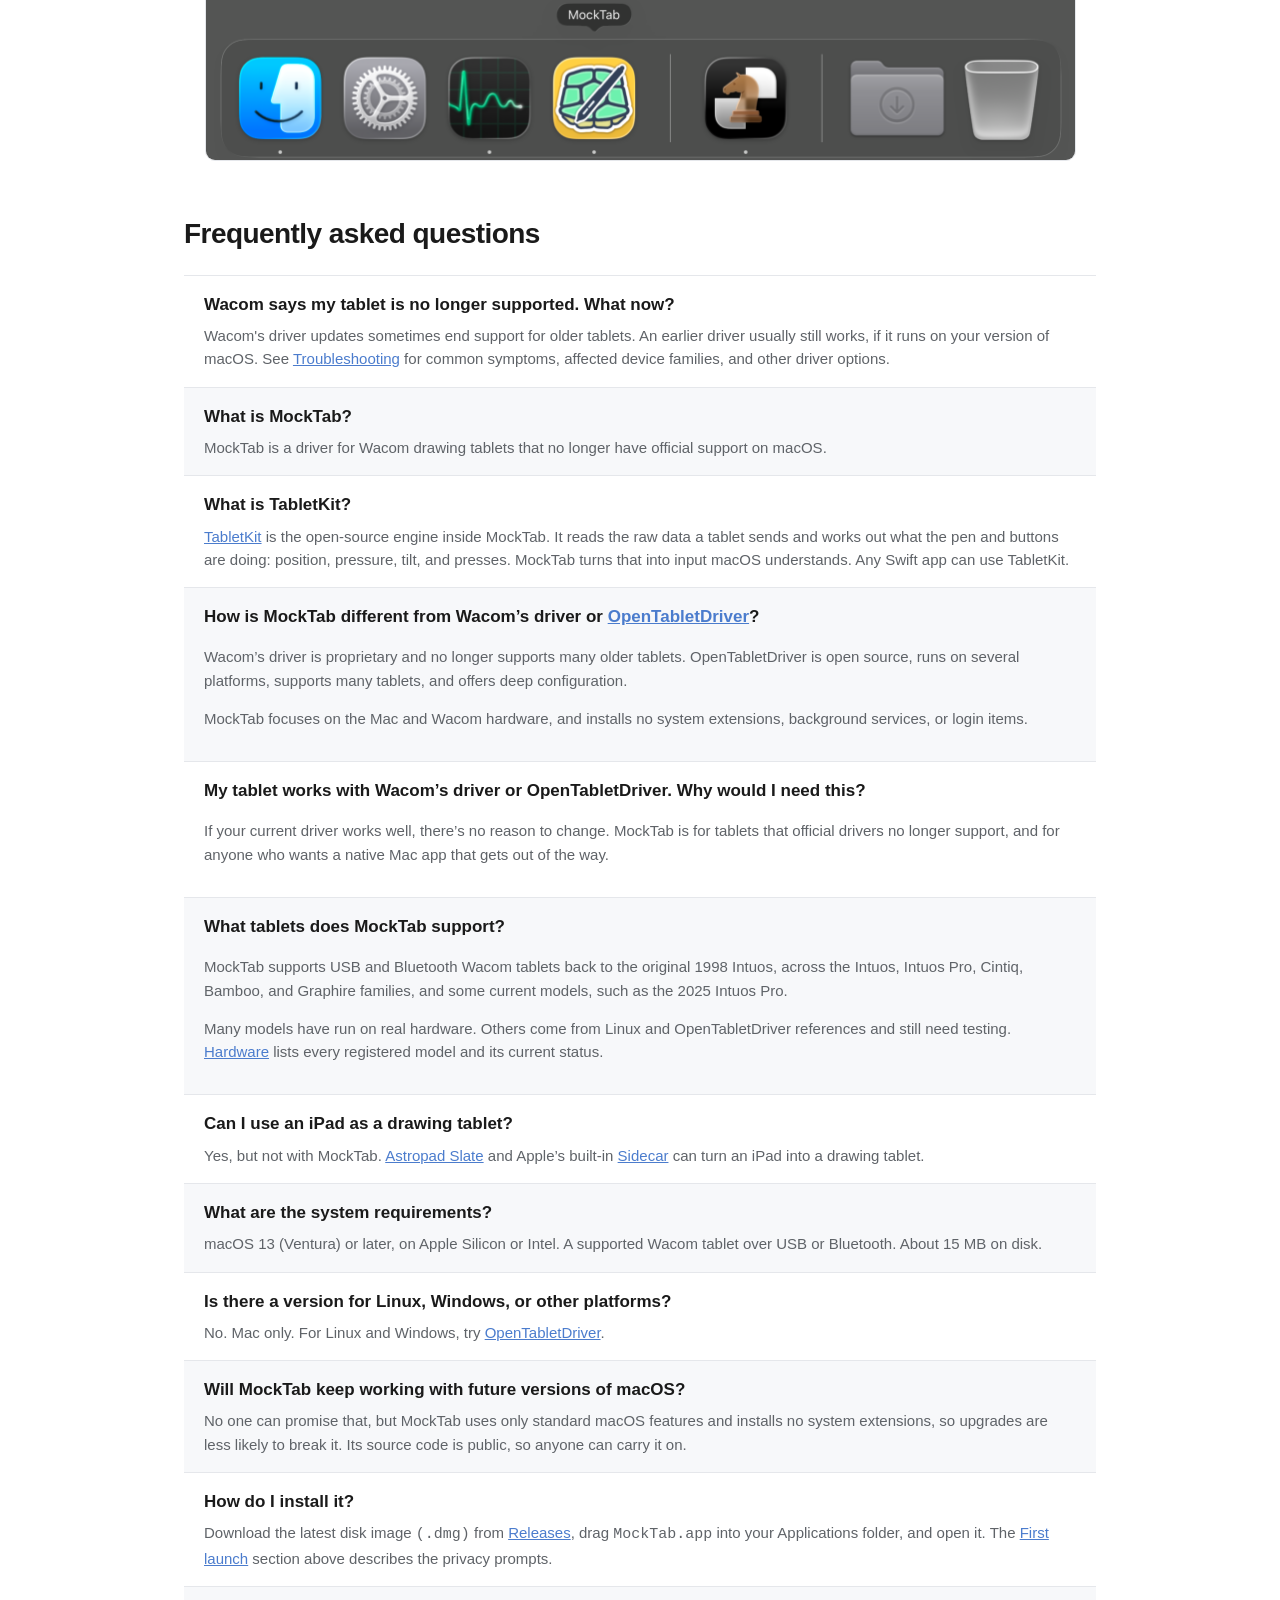
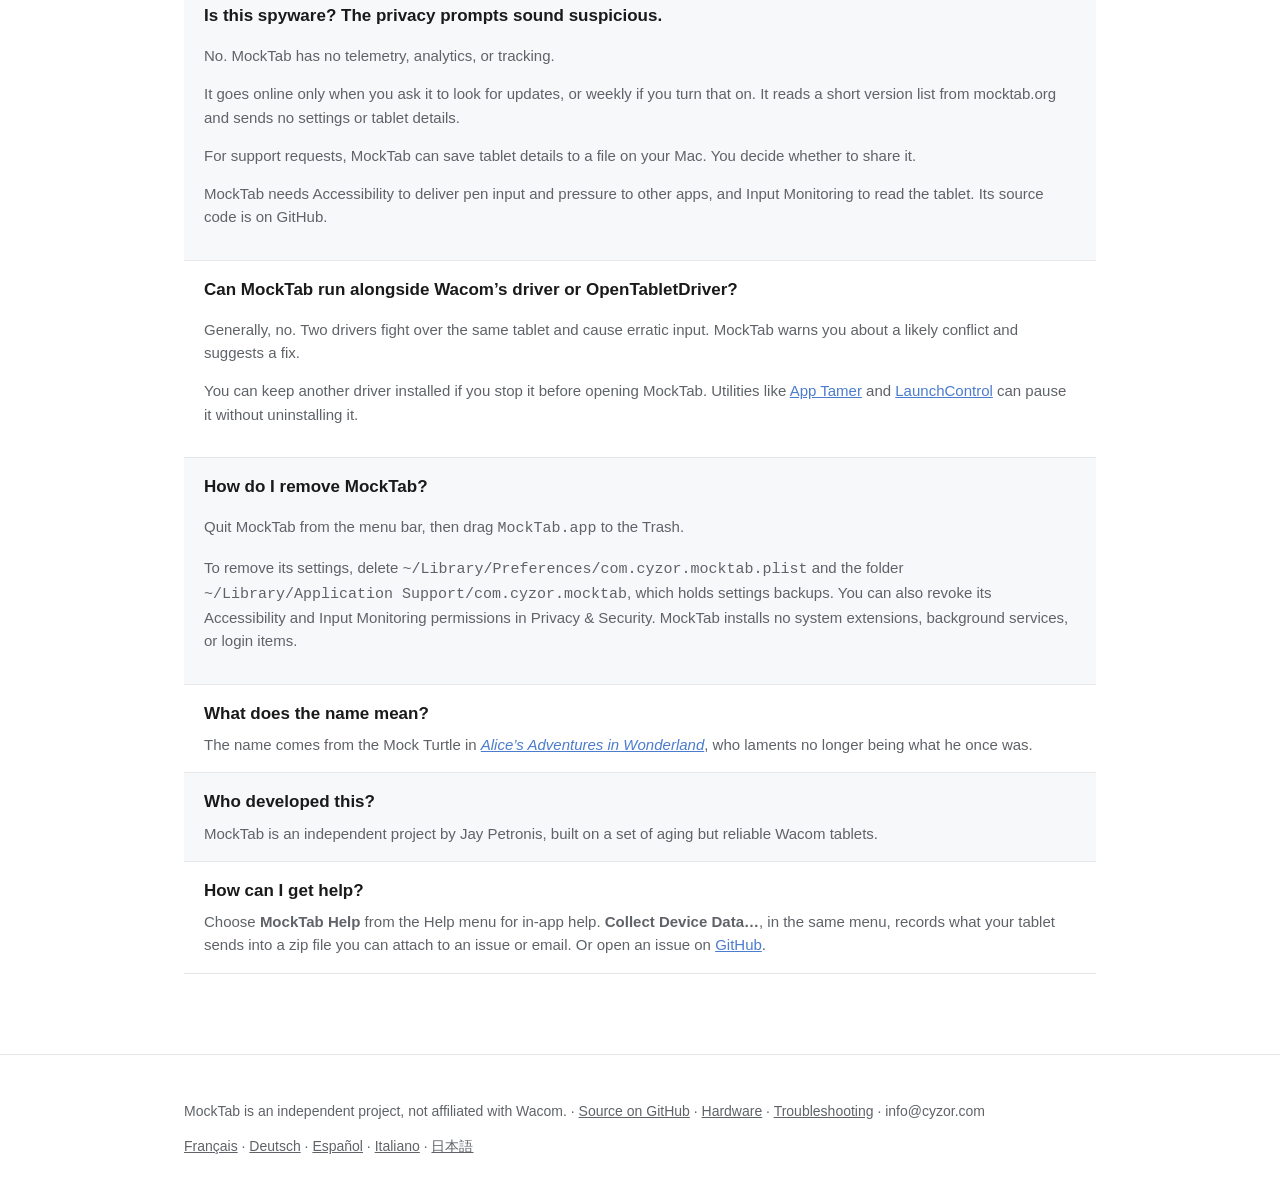
==== commit c3e44f08: "Describe live input gauges, shorten guide, and refresh screenshots Match pane and setting names to t" ====
--- a/index.html
+++ b/index.html
@@ -324,14 +324,14 @@
 		<div class="feature">
 			<div>
 				<h3>
-					Scratchpad
-				</h3>
-				<p>
-					Test pen input without opening an art app. See pressure, tilt, rotation, and button state as you draw. 
-				</p>
-			</div>
-			<div>
-				<img class="shot light" src="images/ui/scratchpad-light.png" width="717" height="692" alt="Live scratchpad showing pressure and tilt visualization" /> <img class="shot dark" src="images/ui/scratchpad-dark.png" width="717" height="692" alt="Live scratchpad showing pressure and tilt visualization (dark theme)" /> 
+					Live Input
+				</h3>
+				<p>
+					See pressure, tilt, rotation, and buttons as gauges in the Info pane, and try strokes in the Scratchpad. 
+				</p>
+			</div>
+			<div>
+				<img class="shot light" src="images/ui/info-light.png" width="717" height="997" alt="MockTab Info pane with live input gauges" /> <img class="shot dark" src="images/ui/info-dark.png" width="717" height="997" alt="MockTab Info pane with live input gauges (dark theme)" /> 
 			</div>
 		</div>
 		<h2>
